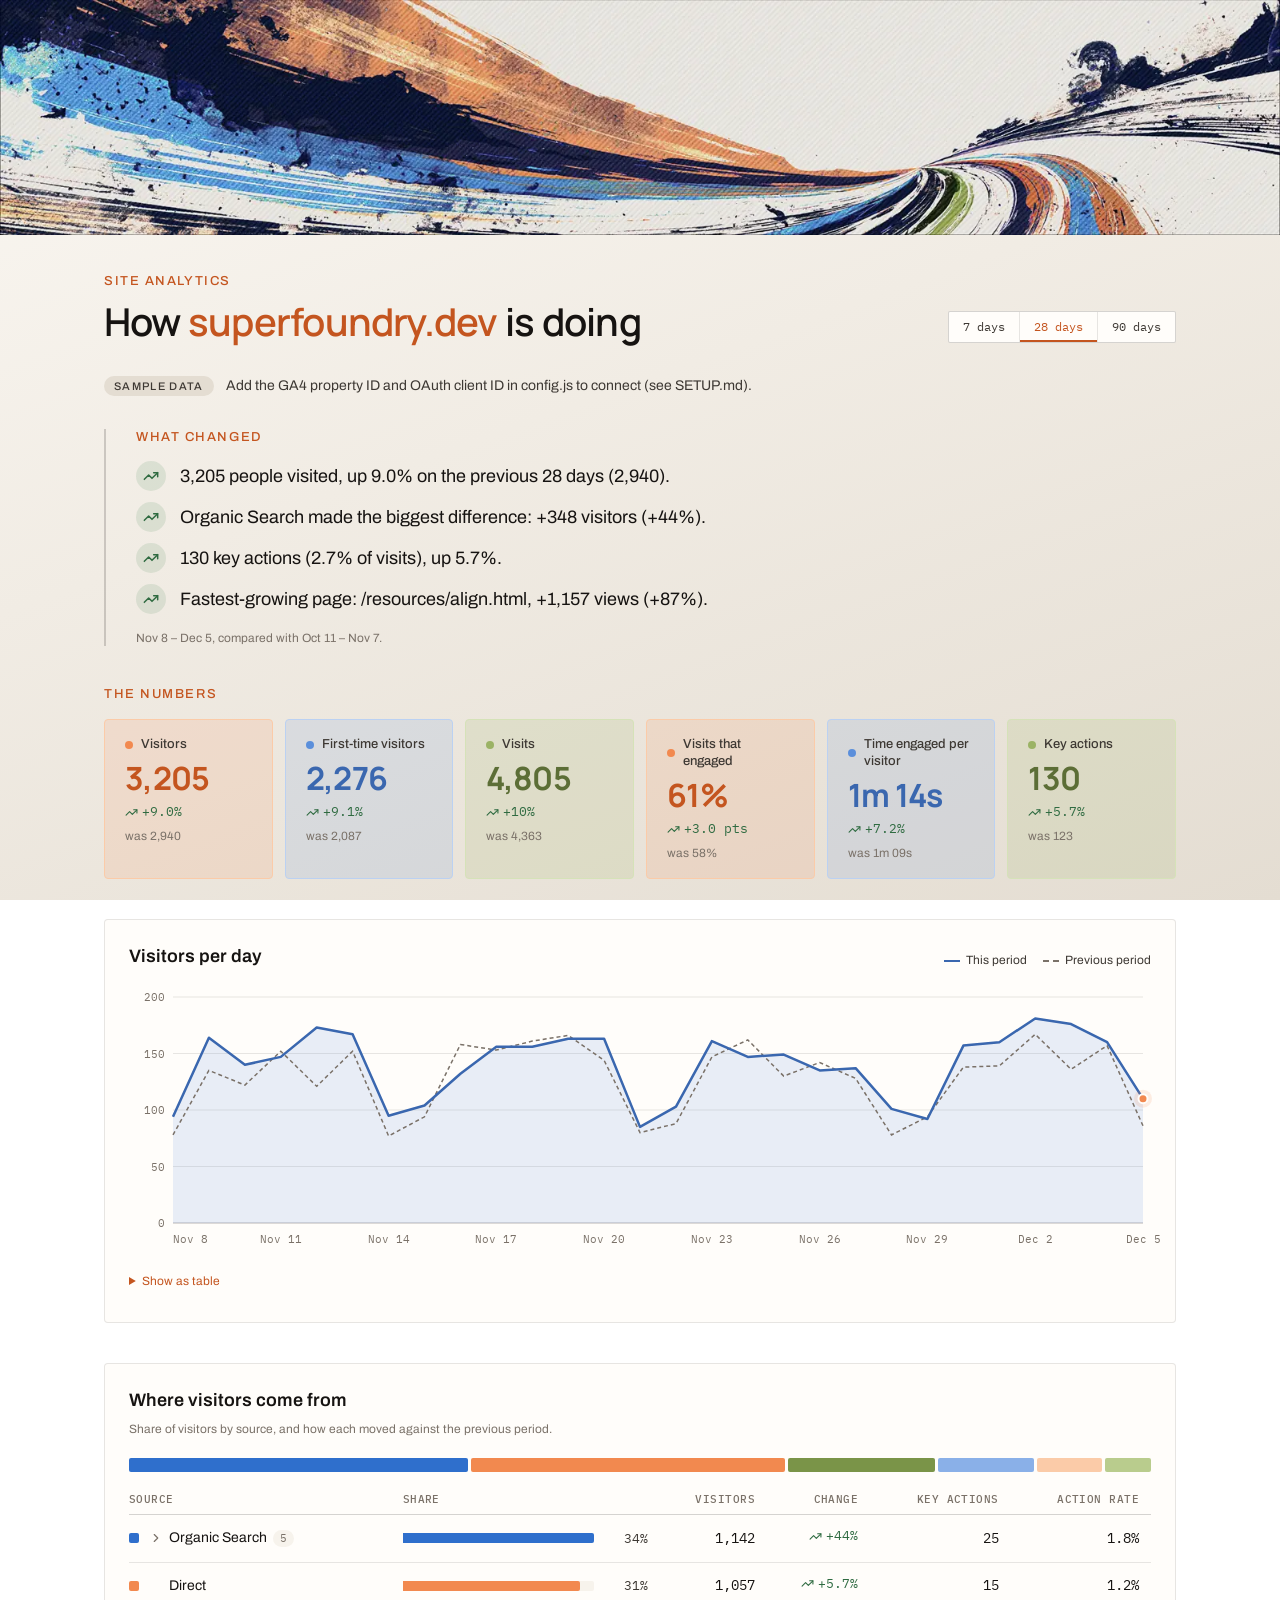
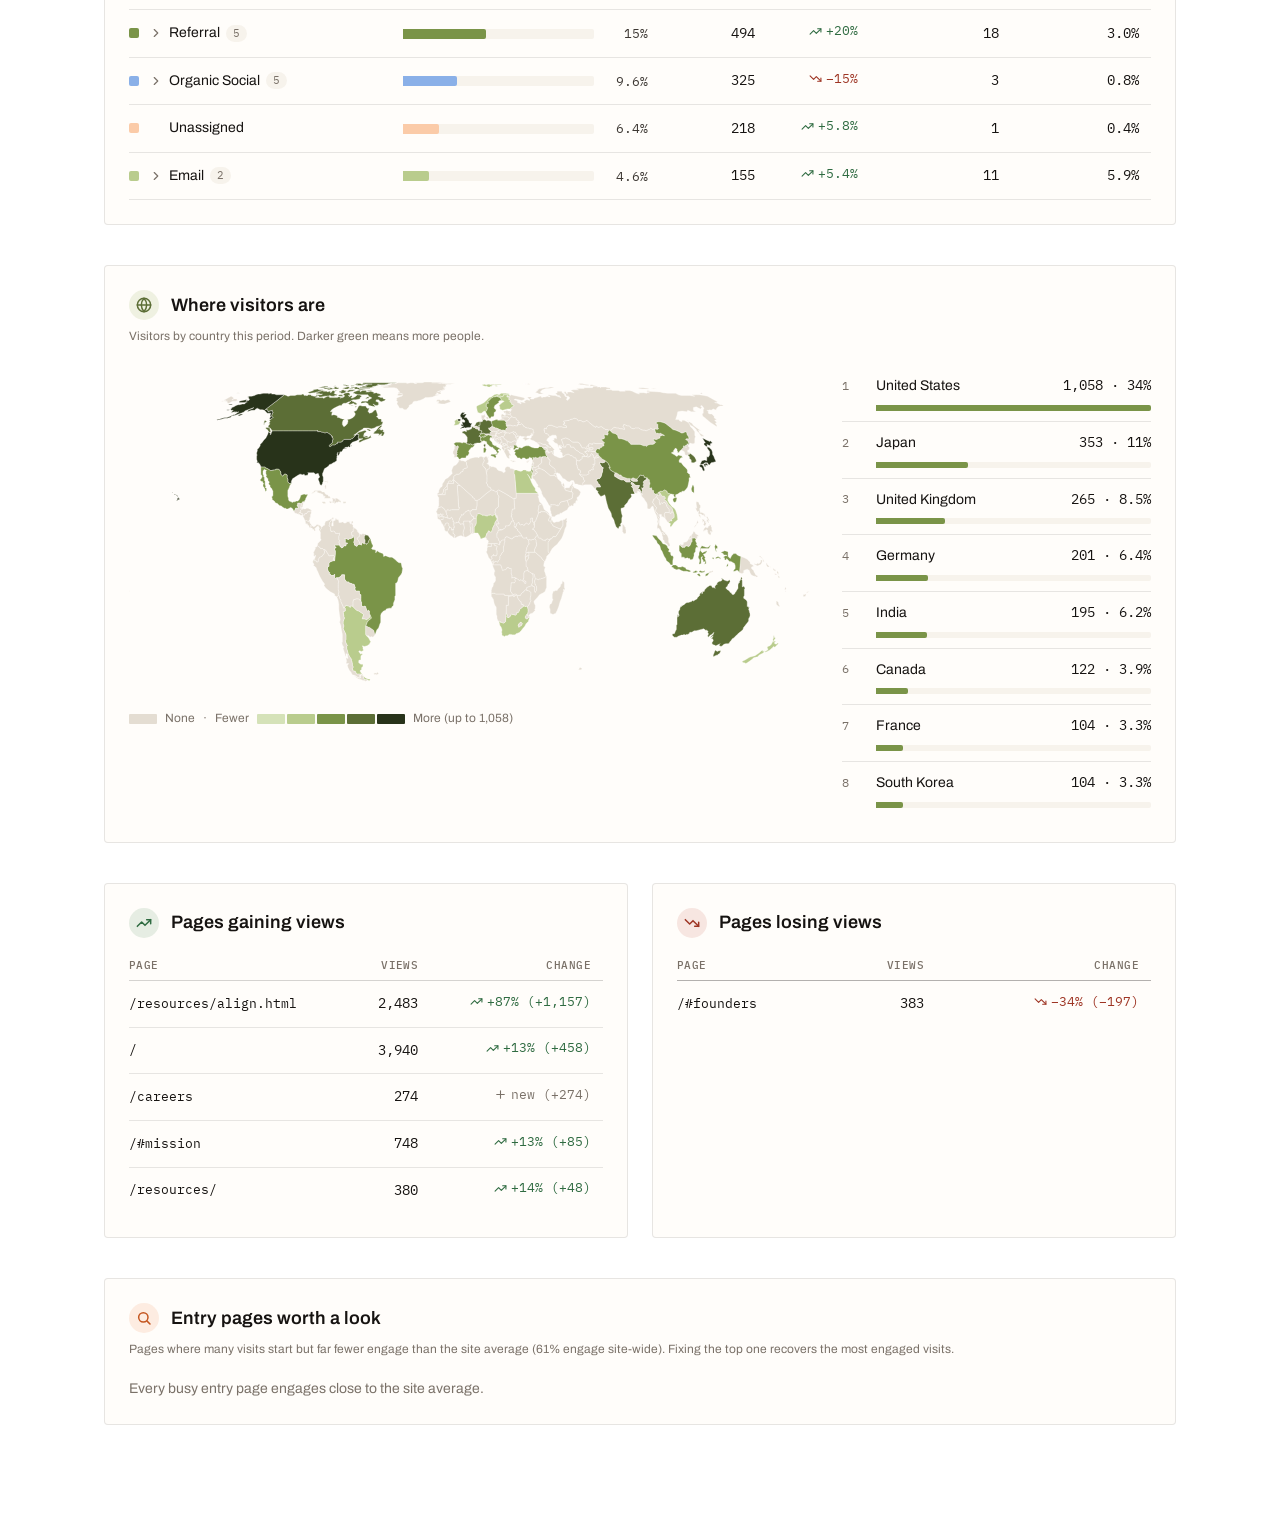
==== analytics/index.html @ 82b87a49 "Add the site analytics dashboard at /analytics/ Access is controlled by Google: viewers sign in with" ====
<!DOCTYPE html>
<html lang="en">
<head>
<meta charset="utf-8">
<meta name="viewport" content="width=device-width, initial-scale=1">
<meta name="robots" content="noindex, nofollow">
<title>Superintelligence Foundry — Site analytics</title>
<link rel="preconnect" href="https://fonts.googleapis.com">
<link rel="stylesheet" href="https://fonts.googleapis.com/css2?family=Archivo:wght@400;500;600&family=IBM+Plex+Mono:wght@400;500;600&family=Manrope:wght@600;700&display=swap">
<style>
/* Superintelligence Foundry — color tokens
   The palette is unchanged: warm molten-ember as the single energy accent (from
   the SF mark), a cool azure counterpart for intelligence/output, a rare olive
   for live status, plus a pure charcoal ink ramp.

   As of the light-mode site relaunch, the SEMANTIC layer defaults to the warm
   paper surfaces used on superfoundry.dev. The dark treatment is preserved
   verbatim under [data-theme="dark"] for decks, video and inverse panels. */

:root {
  /* Base neutrals — charcoal ink scale (pure grey; used for marks + inverse UI) */
  --sf-black: #0A0A0A;
  --sf-char-900: #121212;
  --sf-char-800: #1A1A1A;
  --sf-char-700: #242424;
  --sf-char-600: #333333;
  --sf-char-500: #4A4A4A;
  --sf-char-400: #6B6B6B;
  --sf-char-300: #8F8F8F;
  --sf-char-200: #B8B8B8;
  --sf-char-100: #DEDEDE;
  --sf-white: #F5F3EE; /* warm off-white, not paper-white */

  /* Warm paper & ink — the light-mode ramp, taken from the live site. Paper is
     warmer and lower-contrast than the charcoal ramp; ink is warm near-black. */
  --sf-paper-050: #FFFDFA; /* cards — the lightest surface */
  --sf-paper-100: #FBF8F3; /* curtain / hero sheet */
  --sf-paper-200: #F7F3EC; /* raised */
  --sf-paper-300: #F3EFE8; /* app base */
  --sf-paper-400: #F1ECE4; /* gradient midpoint */
  --sf-paper-500: #E4DDD2; /* gradient floor, chip fills */
  --sf-ink-900: #161311; /* primary text */
  --sf-ink-700: #3D3833; /* secondary text */
  --sf-ink-500: #7A7168; /* tertiary text */
  --sf-ink-300: #2A2521; /* hatch texture stroke */

  /* Molten accent — the SF mark's orange, an ember scale. The forge: process,
     action, heat — primary CTAs, active states, selection. */
  --sf-ember-900: #5C2408;
  --sf-ember-800: #7A300C;
  --sf-ember-700: #9C3E10;
  --sf-ember-650: #C4551F; /* light-mode accent — the site's link + CTA orange */
  --sf-ember-600: #C24F1A;
  --sf-ember-500: #E8703A;
  --sf-ember-400: #F2894F; /* primary brand accent */
  --sf-ember-300: #F7A876;
  --sf-ember-200: #FBCBA8;
  --sf-ember-100: #FDE6D4;

  /* AI accent — a cool azure scale. The product: intelligence, outputs, the
     system itself. Counterpart to ember — orange is the forge, blue is what
     comes out of it. Used for AI/product markers, data, system-output UI. */
  --sf-azure-900: #0E2440;
  --sf-azure-800: #133056;
  --sf-azure-700: #1A4173;
  --sf-azure-600: #2456A0;
  --sf-azure-550: #3A67AF; /* light-mode AI text */
  --sf-azure-500: #2F6FCC;
  --sf-azure-400: #5B8FDB; /* primary AI accent */
  --sf-azure-300: #8AB0E8;
  --sf-azure-200: #BBD1F2;
  --sf-azure-100: #E1EBFA;

  /* Olive accent — a muted machined-green. Used minimally: live/operational
     status, "running" indicators, the occasional highlight — a spot color that
     pops precisely because it is rare. */
  --sf-olive-900: #1C2412;
  --sf-olive-800: #28331A;
  --sf-olive-700: #3A4A25;
  --sf-olive-650: #5C6E36; /* light-mode olive label */
  --sf-olive-600: #566B36;
  --sf-olive-500: #7A9448;
  --sf-olive-400: #9BB365; /* primary olive accent */
  --sf-olive-300: #B9CC8D;
  --sf-olive-200: #D5E2B8;
  --sf-olive-100: #ECF2DD;

  /* Signal colors (sparingly used, kept within the same warm/neutral logic) */
  --sf-signal-success: #4E8B5C;
  --sf-signal-warning: #D9A441;
  --sf-signal-error: #C0432E;

  /* ─────────── Semantic — light "foundry floor" is the brand default ─────────── */
  --surface-app: var(--sf-paper-300);
  --surface-raised: var(--sf-paper-200);
  --surface-card: var(--sf-paper-050);
  --surface-sunken: var(--sf-paper-500);
  --surface-overlay: rgba(22, 19, 17, 0.45);
  --surface-inverse: var(--sf-ink-900);
  --surface-nav-blur: rgba(251, 248, 243, 0.82);

  /* The page never sits on a flat fill: a shallow warm gradient runs corner to
     corner, fixed to the viewport. */
  --gradient-app: linear-gradient(160deg, #FBF8F3 0%, #F1ECE4 45%, #E4DDD2 100%); /* @kind other */

  --border-subtle: rgba(22, 19, 17, 0.10);
  --border-default: rgba(22, 19, 17, 0.18);
  --border-strong: rgba(22, 19, 17, 0.30);
  --border-accent: var(--sf-ember-400);

  --text-primary: var(--sf-ink-900);
  --text-secondary: var(--sf-ink-700);
  --text-tertiary: var(--sf-ink-500);
  --text-disabled: rgba(22, 19, 17, 0.32);
  --text-accent: var(--sf-ember-650);
  --text-on-accent: var(--sf-paper-050);
  --text-inverse: var(--sf-white);

  --accent-default: var(--sf-ember-400);
  --accent-hover: var(--sf-ember-300);
  --accent-active: var(--sf-ember-500);
  --accent-muted: rgba(242, 137, 79, 0.14);

  /* AI/product semantic accent */
  --accent-ai: var(--sf-azure-400);
  --accent-ai-hover: var(--sf-azure-300);
  --accent-ai-active: var(--sf-azure-500);
  --accent-ai-muted: rgba(91, 143, 219, 0.14);
  --text-ai: var(--sf-azure-550);
  --border-ai: var(--sf-azure-400);

  /* Olive semantic accent — live/operational, spot highlights. Minimal use. */
  --accent-olive: var(--sf-olive-400);
  --accent-olive-muted: rgba(155, 179, 101, 0.16);
  --text-olive: var(--sf-olive-650);
  --border-olive: var(--sf-olive-400);

  /* Signal text, tuned per theme so badges stay legible on either surface */
  --text-success: #2F6B41;
  --text-warning: #8A6414;
  --text-error: #9E3524;
  --accent-success-muted: rgba(78, 139, 92, 0.14);
  --accent-warning-muted: rgba(217, 164, 65, 0.18);
  --accent-error-muted: rgba(192, 67, 46, 0.12);

  --focus-ring: var(--sf-ember-400);
}
/* Superintelligence Foundry — type scale (fluid, base 16px / 1rem) */

:root {
  /* Split into discrete size/weight/line-height tokens (rather than a single
     "font:" shorthand) because the fluid clamp() size — needed for the hero
     display sizes — contains commas that a shorthand string cannot carry
     safely; compose the three at the call site (fontFamily: var(--font-display),
     fontSize: var(--font-size-display-xl), fontWeight: var(--font-weight-display-xl),
     lineHeight: var(--line-height-display-xl)). */
  --font-size-display-xl: clamp(3rem, 6.25vw, 5.5rem);
  --font-weight-display-xl: 700;
  --line-height-display-xl: 1.02;

  --font-size-display-l: clamp(2.25rem, 4.25vw, 3.75rem);
  --font-weight-display-l: 700;
  --line-height-display-l: 1.05;

  --font-size-display-m: clamp(1.75rem, 3vw, 2.5rem);
  --font-weight-display-m: 600;
  --line-height-display-m: 1.1;

  --text-display-s:  600 1.5rem/1.2 var(--font-display);

  --text-heading-l: 600 1.375rem/1.3 var(--font-body);
  --text-heading-m: 600 1.125rem/1.4 var(--font-body);
  --text-heading-s: 600 1rem/1.4 var(--font-body);

  --text-body-l: 400 1.125rem/1.6 var(--font-body);
  --text-body-m: 400 1rem/1.6 var(--font-body);
  --text-body-s: 400 0.875rem/1.55 var(--font-body);

  --text-label: 500 0.8125rem/1.3 var(--font-body);
  --text-caption: 400 0.75rem/1.4 var(--font-body);

  --text-mono-m: 400 0.9375rem/1.5 var(--font-mono);
  --text-mono-s: 400 0.8125rem/1.5 var(--font-mono);

  --tracking-tight: -0.02em;
  --tracking-normal: 0em;
  --tracking-wide: 0.04em;
  --tracking-wider: 0.12em; /* eyebrow/label caps */
}
/* Superintelligence Foundry — spacing (4px base unit) & layout */

:root {
  --space-0: 0px;
  --space-1: 4px;
  --space-2: 8px;
  --space-3: 12px;
  --space-4: 16px;
  --space-5: 20px;
  --space-6: 24px;
  --space-8: 32px;
  --space-10: 40px;
  --space-12: 48px;
  --space-16: 64px;
  --space-20: 80px;
  --space-24: 96px;
  --space-32: 128px;
  --space-40: 160px;

  --content-max: 1200px;
  --content-narrow: 720px;
  --page-margin: clamp(20px, 5vw, 96px);
}
/* Superintelligence Foundry — radii, shadows, motion */

:root {
  /* Radii — mostly square/industrial, small radii only on small controls */
  --radius-none: 0px;
  --radius-sm: 2px;
  --radius-md: 4px;
  --radius-lg: 6px;
  --radius-pill: 999px;
  --radius-focus-ring: 2px;

  /* Shadows — dark UI: deep warm-black depth, plus an ember glow reserved for
     accent/focus states */
  --shadow-sm: 0 1px 2px rgba(0, 0, 0, 0.4);
  --shadow-md: 0 4px 14px rgba(0, 0, 0, 0.45);
  --shadow-lg: 0 14px 34px rgba(0, 0, 0, 0.55);
  --shadow-inner: inset 0 1px 0 rgba(255, 255, 255, 0.05);
  --shadow-glow-accent: 0 0 0 1px rgba(232, 112, 58, 0.4), 0 0 24px rgba(232, 112, 58, 0.25);
  --shadow-focus-ring: 0 0 0 3px rgba(242, 137, 79, 0.35);

  /* Motion — quick, mechanical, no bounce/spring. A stamp-press feel:
     fast ease-out on the way in, nothing decorative or looping. */
  --ease-standard: cubic-bezier(0.2, 0, 0, 1); /* @kind other */
  --ease-press: cubic-bezier(0.4, 0, 0.6, 1); /* @kind other */
  --duration-fast: 120ms; /* @kind other */
  --duration-base: 200ms; /* @kind other */
  --duration-slow: 360ms; /* @kind other */

  --border-width-thin: 1px;
  --border-width-thick: 2px;
}

:root{--font-display:'Manrope','Helvetica Neue',sans-serif;--font-body:'Archivo','Helvetica Neue',Arial,sans-serif;--font-mono:'IBM Plex Mono','SF Mono',Consolas,monospace;}
/* Built on the Superintelligence Foundry design system (ds/styles.css).
   Only tokens from that system are used; nothing here defines new colours. */

*, *::before, *::after { box-sizing: border-box; }
html, body { margin: 0; }
body {
  min-height: 100vh;
  background: var(--gradient-app);
  background-attachment: fixed;
  color: var(--text-primary);
  font: var(--text-body-m);
  -webkit-font-smoothing: antialiased;
}
[hidden] { display: none !important; }
h1, h2, h3, p { margin: 0; }

.eyebrow {
  font: var(--text-label);
  letter-spacing: var(--tracking-wider);
  text-transform: uppercase;
  color: var(--text-accent);
}
.accent { color: var(--text-accent); }

/* Round icon chip used beside headline lines and card titles */
.chip { flex: none; width: 30px; height: 30px; border-radius: var(--radius-pill); display: inline-flex; align-items: center; justify-content: center; }
.chip .ico { width: 16px; height: 16px; stroke-width: 2.25; }
.chip--good { background: var(--accent-success-muted); color: var(--text-success); }
.chip--bad { background: var(--accent-error-muted); color: var(--text-error); }
.chip--neutral { background: var(--surface-sunken); color: var(--text-tertiary); }
.chip--accent { background: var(--accent-muted); color: var(--text-accent); }
.chip--ai { background: var(--accent-ai-muted); color: var(--text-ai); }
.chip--olive { background: var(--accent-olive-muted); color: var(--text-olive); }
.h--chip { display: flex; align-items: center; gap: var(--space-3); }

.badge { display: inline-flex; align-items: center; padding: 3px 10px; border-radius: var(--radius-pill); background: var(--surface-sunken); color: var(--text-secondary); font: 500 0.6875rem/1.3 var(--font-body); letter-spacing: var(--tracking-wider); text-transform: uppercase; white-space: nowrap; }
.caption { font: var(--text-caption); color: var(--text-tertiary); }
.h { font: var(--text-heading-m); }

/* ── Controls ─────────────────────────────────────────────── */
.btn {
  font: 500 0.6875rem/1 var(--font-mono);
  letter-spacing: var(--tracking-wider);
  text-transform: uppercase;
  padding: 11px 22px;
  border-radius: var(--radius-sm);
  border: none;
  cursor: pointer;
  transition: background var(--duration-base) var(--ease-standard), transform var(--duration-fast) var(--ease-press);
}
.btn--accent { background: var(--text-accent); color: var(--text-on-accent); }
.btn--accent:hover { background: var(--sf-ember-500); }
.btn:active { transform: scale(0.97); }
.btn:focus-visible, .seg button:focus-visible, .input:focus { outline: none; box-shadow: var(--shadow-focus-ring); }

.input {
  width: 220px;
  padding: 10px 12px;
  font: 400 0.8125rem/1.3 var(--font-mono);
  letter-spacing: var(--tracking-wider);
  text-align: center;
  color: var(--text-primary);
  background: var(--surface-card);
  border: 1px solid var(--border-strong);
  border-radius: var(--radius-sm);
}
.input:focus { border-color: var(--sf-ember-500); }

.seg { display: inline-flex; border: 1px solid var(--border-default); border-radius: var(--radius-sm); background: var(--surface-card); }
.seg button {
  font: 400 0.75rem/1 var(--font-mono);
  padding: 9px 14px;
  background: none;
  border: none;
  color: var(--text-secondary);
  cursor: pointer;
  transition: color var(--duration-base) var(--ease-standard), background var(--duration-base) var(--ease-standard);
}
.seg button + button { border-left: 1px solid var(--border-subtle); }
.seg button:hover { background: var(--surface-raised); color: var(--text-primary); }
.seg button[aria-pressed="true"] { color: var(--text-accent); box-shadow: inset 0 -2px 0 var(--text-accent); }


/* ── Layout ───────────────────────────────────────────────── */
/* Slipstream banner: full-bleed, keeps its 5.4:1 shape so the bend on the
   right is never cropped; on very wide screens only top/bottom are trimmed. */
.banner { display: block; width: 100%; height: auto; aspect-ratio: 2530 / 465; max-height: 260px; object-fit: cover; object-position: center 60%; }
.app { max-width: var(--content-max); margin: 0 auto; padding: var(--space-8) var(--page-margin) var(--space-24); }
.top { display: flex; flex-wrap: wrap; gap: var(--space-6); justify-content: space-between; align-items: flex-end; margin-bottom: var(--space-8); }
.top__title h1 {
  font-family: var(--font-display);
  font-size: var(--font-size-display-m);
  font-weight: var(--font-weight-display-m);
  line-height: var(--line-height-display-m);
  letter-spacing: var(--tracking-tight);
  margin-top: var(--space-2);
}
.top__controls { display: flex; gap: var(--space-3); align-items: center; flex-wrap: wrap; }
.status { font: var(--text-body-s); color: var(--text-secondary); margin-bottom: var(--space-8); display: flex; flex-wrap: wrap; align-items: center; gap: var(--space-2) var(--space-3); }
.status:empty { display: none; }
.status .live { display: inline-block; width: 7px; height: 7px; border-radius: 50%; background: var(--accent-olive); margin-right: 8px; vertical-align: 1px; }

.report { display: flex; flex-direction: column; gap: var(--space-10); transition: opacity var(--duration-slow) var(--ease-standard); }
.report.is-loading { opacity: 0.45; pointer-events: none; }
.report > section > .eyebrow { margin-bottom: var(--space-4); }
.grid-2 { display: grid; grid-template-columns: repeat(auto-fit, minmax(min(100%, 420px), 1fr)); gap: var(--space-6); }

/* The system's recurring structural mark: a 2px rule beside the content. */
.ruled { position: relative; padding-left: var(--space-8); }
.ruled::before { content: ''; position: absolute; left: 0; top: 0; bottom: 0; width: 2px; background: var(--border-default); }

.card { background: var(--surface-card); border: 1px solid var(--border-subtle); border-radius: var(--radius-md); padding: var(--space-6); min-width: 0; }
.card__head { display: flex; flex-wrap: wrap; gap: var(--space-2) var(--space-6); align-items: baseline; justify-content: space-between; margin-bottom: var(--space-5); }
.card__head .caption { flex-basis: 100%; }

/* ── Headline ─────────────────────────────────────────────── */
.headline { list-style: none; margin: 0 0 var(--space-4); padding: 0; display: flex; flex-direction: column; gap: var(--space-3); }
.headline li { display: flex; gap: 14px; align-items: flex-start; font: var(--text-body-l); max-width: 60em; }
.headline li .chip { margin-top: -1px; }

/* ── Deltas: icon + words + signal colour, never colour alone ── */
.delta { display: inline-flex; align-items: center; gap: 4px; font: 400 0.8125rem/1.2 var(--font-mono); white-space: nowrap; }
.delta--good { color: var(--text-success); }
.delta--bad { color: var(--text-error); }
.delta--flat, .delta--new { color: var(--text-tertiary); }
.ico { width: 1em; height: 1em; fill: none; stroke: currentColor; stroke-width: 2; stroke-linecap: round; stroke-linejoin: round; }
.tone--good { color: var(--text-success); }
.tone--bad { color: var(--text-error); }
.tone--neutral { color: var(--text-tertiary); }

/* ── KPI tiles ────────────────────────────────────────────── */
.kpis { display: grid; grid-template-columns: repeat(6, 1fr); gap: var(--space-3); }
@media (max-width: 1100px) { .kpis { grid-template-columns: repeat(3, 1fr); } }
@media (max-width: 560px) { .kpis { grid-template-columns: repeat(2, 1fr); } }
.kpi { --tint: var(--accent-muted); --edge: var(--sf-ember-200); --dot: var(--accent-default); --ink: var(--text-accent);
  background: var(--tint); border: 1px solid var(--edge); border-radius: var(--radius-md); padding: var(--space-4) var(--space-5); display: flex; flex-direction: column; gap: var(--space-2); min-width: 0; }
/* Tiles cycle through the three brand accents: ember, azure, olive */
.kpi:nth-child(3n+2) { --tint: var(--accent-ai-muted); --edge: var(--sf-azure-200); --dot: var(--accent-ai); --ink: var(--text-ai); }
.kpi:nth-child(3n) { --tint: var(--accent-olive-muted); --edge: var(--sf-olive-200); --dot: var(--accent-olive); --ink: var(--text-olive); }
.kpi__label { font: var(--text-label); color: var(--text-secondary); display: flex; align-items: center; gap: var(--space-2); }
.kpi__label::before { content: ''; flex: none; width: 8px; height: 8px; border-radius: var(--radius-pill); background: var(--dot); }
.kpi__value { font-family: var(--font-display); font-size: 2rem; font-weight: 700; line-height: 1.1; letter-spacing: var(--tracking-tight); color: var(--ink); }
.kpi__prev { font: var(--text-caption); color: var(--text-tertiary); }

/* ── Trend chart ──────────────────────────────────────────── */
.trend { position: relative; height: 260px; }
.trend svg { display: block; width: 100%; height: 100%; overflow: visible; }
.trend .grid line { stroke: var(--border-subtle); }
.trend .axis text { font: 400 11px var(--font-mono); fill: var(--text-tertiary); font-variant-numeric: tabular-nums; }
.trend .baseline { stroke: var(--border-strong); }
.trend .line-cur { stroke: var(--text-ai); stroke-width: 2.5; stroke-linejoin: round; fill: none; }
.trend .area-cur { fill: var(--accent-ai-muted); stroke: none; }
.trend .last-halo { fill: var(--accent-muted); }
.trend .last-dot { fill: var(--accent-default); stroke: var(--surface-card); stroke-width: 2; }
.trend rect { touch-action: pan-y; outline: none; }
.trend .line-prev { stroke: var(--text-tertiary); stroke-width: 1.5; stroke-dasharray: 4 3; fill: none; }
.trend .cross { stroke: var(--border-strong); }
.trend .dot-cur { fill: var(--text-ai); stroke: var(--surface-card); stroke-width: 2; }
.trend .dot-prev { fill: var(--text-tertiary); stroke: var(--surface-card); stroke-width: 2; }
.tip {
  position: absolute; pointer-events: none; z-index: 2;
  background: var(--surface-inverse); color: var(--text-inverse);
  border-radius: var(--radius-md); padding: 8px 10px; min-width: 150px;
  font: var(--text-caption);
  transform: translate(-50%, calc(-100% - 12px));
}
.tip__row { white-space: nowrap; display: flex; align-items: center; gap: 8px; }
.tip__row strong { font: 500 0.8125rem/1.4 var(--font-mono); margin-left: auto; }
.tip__key { width: 12px; height: 0; border-top: 2px solid; }
.tip__key--prev { border-top-style: dashed; }
.tip__date { color: var(--sf-char-200); margin-bottom: 4px; }

.legend { display: flex; gap: var(--space-4); font: var(--text-caption); color: var(--text-secondary); }
.legend span { display: inline-flex; align-items: center; gap: 6px; }
.legend i { width: 16px; height: 0; border-top: 2px solid var(--text-ai); }
.legend i.prev { border-top: 2px dashed var(--text-tertiary); }

.table-toggle { margin-top: var(--space-4); }
.table-toggle summary { font: var(--text-caption); color: var(--text-accent); cursor: pointer; padding: var(--space-2) 0; }
.table-toggle[open] summary { margin-bottom: var(--space-3); }
.table-toggle > div { max-height: 320px; overflow: auto; }

/* ── Tables ───────────────────────────────────────────────── */
.tbl { width: 100%; border-collapse: collapse; font: var(--text-body-s); }
.tbl th { font: 500 0.6875rem/1.3 var(--font-mono); letter-spacing: var(--tracking-wide); text-transform: uppercase; color: var(--text-tertiary); text-align: left; padding: 0 var(--space-3) var(--space-2) 0; border-bottom: 1px solid var(--border-default); white-space: nowrap; }
.tbl td { padding: var(--space-3) var(--space-3) var(--space-3) 0; border-bottom: 1px solid var(--border-subtle); vertical-align: middle; }
.tbl tr:last-child td { border-bottom: none; }
.tbl .num { text-align: right; font-family: var(--font-mono); font-variant-numeric: tabular-nums; white-space: nowrap; }
.tbl th.num { text-align: right; }
.tbl .path { font-family: var(--font-mono); font-size: 0.8125rem; word-break: break-all; }
.tbl-wrap { overflow-x: auto; }
.empty { font: var(--text-body-s); color: var(--text-tertiary); }

/* Channel colours alternate hue AND lightness so neighbours stay distinct */
.src-0 { --src: var(--sf-azure-500); } .src-1 { --src: var(--sf-ember-400); } .src-2 { --src: var(--sf-olive-500); }
.src-3 { --src: var(--sf-azure-300); } .src-4 { --src: var(--sf-ember-200); } .src-5 { --src: var(--sf-olive-300); }
.strip { display: flex; gap: 3px; height: 14px; margin-bottom: var(--space-5); }
.strip > span { height: 100%; background: var(--src); border-radius: var(--radius-sm); min-width: 3px; }
.src-cell { display: inline-flex; align-items: center; gap: 6px; }
.src-swatch { flex: none; width: 10px; height: 10px; margin-right: 4px; border-radius: var(--radius-sm); background: var(--src); }
.src-slot { flex: none; width: 14px; height: 14px; } /* same width as the chevron, so names line up */

/* Channel → specific sites, collapsed by default */
.src-toggle { padding: 4px 6px 4px 0; margin: -4px 0; background: none; border: none; border-radius: var(--radius-sm); font: inherit; color: inherit; cursor: pointer; text-align: left; }
.src-toggle:hover .src-name { color: var(--text-accent); }
.src-toggle:focus-visible { outline: none; box-shadow: var(--shadow-focus-ring); }
.src-toggle__chev { flex: none; width: 14px; height: 14px; color: var(--text-tertiary); transition: transform var(--duration-base) var(--ease-standard); }
.src-toggle[aria-expanded="true"] .src-toggle__chev { transform: rotate(90deg); }
.src-toggle__count { font: 400 0.6875rem/1 var(--font-mono); color: var(--text-tertiary); background: var(--surface-raised); border-radius: var(--radius-pill); padding: 3px 7px; }
.tbl tr.src-detail td { padding: 0 0 var(--space-4); background: none; }
.src-list { list-style: none; margin: 0; padding: var(--space-3) var(--space-4); margin-left: 24px; /* list text lines up with the source names */ background: var(--surface-raised); border-radius: var(--radius-md); display: flex; flex-direction: column; gap: var(--space-2); }
.src-list li { display: grid; grid-template-columns: minmax(0, 1.4fr) minmax(0, 2fr) 8.5em; gap: var(--space-3); align-items: center; font: var(--text-body-s); }
.src-list__name { overflow-wrap: anywhere; }
.src-list__bar { height: 6px; background: var(--surface-card); border-radius: 0 var(--radius-sm) var(--radius-sm) 0; }
.src-list__bar > span { display: block; height: 100%; background: var(--src); border-radius: 0 var(--radius-sm) var(--radius-sm) 0; }
.src-list__num { font: 400 0.8125rem/1 var(--font-mono); color: var(--text-secondary); white-space: nowrap; text-align: right; }
.src-list__more { font: var(--text-caption); color: var(--text-tertiary); }

/* Share bar inside the channel table */
.share { display: flex; align-items: center; gap: var(--space-3); min-width: 160px; }
.share__track { flex: 1; height: 10px; background: var(--surface-raised); border-radius: 0 var(--radius-sm) var(--radius-sm) 0; }
.share__fill { height: 100%; background: var(--src, var(--text-ai)); border-radius: 0 var(--radius-sm) var(--radius-sm) 0; }
.share__val { font: 400 0.8125rem/1 var(--font-mono); width: 3.2em; text-align: right; color: var(--text-secondary); }

/* Engaged-visits-missed bar */
.lost { display: inline-flex; align-items: center; justify-content: flex-end; gap: 10px; }
.lost__track { width: 110px; height: 10px; background: var(--surface-raised); border-radius: 0 var(--radius-sm) var(--radius-sm) 0; display: flex; justify-content: flex-end; }
.lost__fill { height: 100%; background: var(--accent-default); border-radius: var(--radius-sm) 0 0 var(--radius-sm); }
.lost__val { color: var(--text-accent); font-weight: 500; }

/* ── World map: darker olive = more visitors ─────────────── */
.geo { display: grid; grid-template-columns: minmax(0, 2.2fr) minmax(220px, 1fr); gap: var(--space-8); align-items: start; }
.map { position: relative; }
.map svg { display: block; width: 100%; height: auto; }
.map path { stroke: var(--surface-card); stroke-width: 0.5; transition: opacity var(--duration-fast) var(--ease-standard); cursor: default; }
.map path:focus { outline: none; stroke: var(--sf-ink-900); stroke-width: 1.2; }
.map path.is-hot { stroke: var(--sf-ink-900); stroke-width: 1.2; }
.lvl-0 { fill: var(--sf-paper-500); }
.lvl-1 { fill: var(--sf-olive-200); } .lvl-2 { fill: var(--sf-olive-300); } .lvl-3 { fill: var(--sf-olive-500); }
.lvl-4 { fill: var(--sf-olive-650); } .lvl-5 { fill: var(--sf-olive-800); }
.scale { display: flex; align-items: center; gap: var(--space-2); margin-top: var(--space-3); font: var(--text-caption); color: var(--text-tertiary); }
.scale__bar { display: flex; gap: 2px; }
.scale__bar i { width: 28px; height: 10px; border-radius: 1px; }
.scale__bar i.lvl-0 { background: var(--sf-paper-500); } .scale__bar i.lvl-1 { background: var(--sf-olive-200); } .scale__bar i.lvl-2 { background: var(--sf-olive-300); }
.scale__bar i.lvl-3 { background: var(--sf-olive-500); } .scale__bar i.lvl-4 { background: var(--sf-olive-650); } .scale__bar i.lvl-5 { background: var(--sf-olive-800); }
.countries { list-style: none; margin: 0; padding: 0; display: flex; flex-direction: column; }
.countries li { display: grid; grid-template-columns: 1.6em minmax(0, 1fr) auto; gap: var(--space-2) var(--space-3); align-items: center; padding: 10px 0; border-bottom: 1px solid var(--border-subtle); font: var(--text-body-s); }
.countries li:last-child { border-bottom: none; }
.countries .rank { font: 400 0.75rem/1 var(--font-mono); color: var(--text-tertiary); }
.countries .num { font-family: var(--font-mono); font-variant-numeric: tabular-nums; }
.countries .bar { grid-column: 2 / 4; height: 6px; background: var(--surface-raised); border-radius: 0 var(--radius-sm) var(--radius-sm) 0; }
.countries .bar > span { display: block; height: 100%; background: var(--sf-olive-500); border-radius: 0 var(--radius-sm) var(--radius-sm) 0; }
@media (max-width: 900px) { .geo { grid-template-columns: 1fr; gap: var(--space-5); } }

/* ── Mobile ───────────────────────────────────────────────── */
@media (max-width: 640px) {
  .app { padding: var(--space-6) 16px var(--space-16); }
  .top { flex-direction: column; align-items: stretch; gap: var(--space-5); margin-bottom: var(--space-5); }
  .top__controls { flex-direction: column; align-items: stretch; }
  .seg { display: flex; }
  .seg button { flex: 1; min-height: 44px; }
  .top__controls .btn { min-height: 44px; }
  .report { gap: var(--space-8); }
  .ruled { padding-left: var(--space-5); }
  .headline li { font: var(--text-body-m); gap: var(--space-3); }
  .headline li .chip { width: 26px; height: 26px; margin-top: 0; }
  .kpis { gap: var(--space-2); }
  .kpi { padding: var(--space-3) var(--space-4); }
  .kpi__value { font-size: 1.5rem; }
  .trend { height: 200px; }
  .legend { flex-wrap: wrap; gap: var(--space-2) var(--space-4); }
  .hide-sm { display: none; }
  .share { min-width: 0; }
  .share__track, .lost__track { display: none; }
  .tbl { font-size: 0.8125rem; }
  .tbl td, .tbl th { padding-right: var(--space-2); }
  .tbl .path { font-size: 0.75rem; }
  .card { padding: var(--space-4); }
  .card__head { margin-bottom: var(--space-4); }
  .h--chip .chip { width: 26px; height: 26px; }
  .tip { min-width: 140px; }
  .scale__bar i { width: 20px; }
  .src-toggle { min-height: 44px; margin: -10px 0; }
  .src-list { margin-left: 0; padding: var(--space-3); }
  .src-list li { grid-template-columns: minmax(0, 1fr) auto; }
  .src-list__bar { display: none; }
}

</style>
<script src="https://accounts.google.com/gsi/client" async></script>

</head>
<body>

<div id="app">
<img class="banner" src="[data-uri]" alt="" width="1600" height="294">
<div class="app">
  <header class="top">
    <div class="top__title">
      <span class="eyebrow">Site analytics</span>
      <h1>How <span class="accent">superfoundry.dev</span> is doing</h1>
    </div>
    <div class="top__controls">
      <div id="range" class="seg" role="group" aria-label="Time range" hidden>
        <button type="button" data-range="7">7 days</button>
        <button type="button" data-range="28">28 days</button>
        <button type="button" data-range="90">90 days</button>
      </div>
      <button type="button" id="signin" class="btn btn--accent" hidden>Sign in with Google</button>
    </div>
  </header>

  <p id="status" class="status" role="status"></p>

  <main id="report" class="report" hidden>
    <section class="ruled">
      <h2 class="eyebrow">What changed</h2>
      <ul id="headline" class="headline"></ul>
      <p id="period" class="caption"></p>
    </section>

    <section>
      <h2 class="eyebrow">The numbers</h2>
      <div id="kpis" class="kpis"></div>
    </section>

    <section class="card">
      <div class="card__head">
        <h2 class="h">Visitors per day</h2>
        <div id="trend-legend" class="legend"></div>
      </div>
      <div id="trend" class="trend"></div>
      <details class="table-toggle">
        <summary>Show as table</summary>
        <div id="trend-table"></div>
      </details>
    </section>

    <section class="card">
      <div class="card__head">
        <h2 class="h">Where visitors come from</h2>
        <p class="caption">Share of visitors by source, and how each moved against the previous period.</p>
      </div>
      <div id="channels"></div>
    </section>

    <section class="card">
      <div class="card__head">
        <h2 class="h h--chip"><span class="chip chip--olive"><svg class="ico" viewBox="0 0 24 24" aria-hidden="true"><circle cx="12" cy="12" r="10"/><path d="M2 12h20"/><path d="M12 2a15.3 15.3 0 0 1 4 10 15.3 15.3 0 0 1-4 10 15.3 15.3 0 0 1-4-10 15.3 15.3 0 0 1 4-10z"/></svg></span>Where visitors are</h2>
        <p class="caption">Visitors by country this period. Darker green means more people.</p>
      </div>
      <div class="geo">
        <div>
          <div id="map" class="map"></div>
          <div id="map-scale" class="scale"></div>
        </div>
        <ol id="countries" class="countries" aria-label="Top countries by visitors"></ol>
      </div>
    </section>

    <div class="grid-2">
      <section class="card">
        <div class="card__head">
          <h2 class="h h--chip"><span class="chip chip--good"><svg class="ico" viewBox="0 0 24 24" aria-hidden="true"><polyline points="22 7 13.5 15.5 8.5 10.5 2 17"/><polyline points="16 7 22 7 22 13"/></svg></span>Pages gaining views</h2>
        </div>
        <div id="rising"></div>
      </section>
      <section class="card">
        <div class="card__head">
          <h2 class="h h--chip"><span class="chip chip--bad"><svg class="ico" viewBox="0 0 24 24" aria-hidden="true"><polyline points="22 17 13.5 8.5 8.5 13.5 2 7"/><polyline points="16 17 22 17 22 11"/></svg></span>Pages losing views</h2>
        </div>
        <div id="falling"></div>
      </section>
    </div>

    <section class="card">
      <div class="card__head">
        <h2 class="h h--chip"><span class="chip chip--accent"><svg class="ico" viewBox="0 0 24 24" aria-hidden="true"><circle cx="11" cy="11" r="7"/><path d="m21 21-4.35-4.35"/></svg></span>Entry pages worth a look</h2>
        <p class="caption">Pages where many visits start but far fewer engage than the site average (<span id="site-rate"></span>). Fixing the top one recovers the most engaged visits.</p>
      </div>
      <div id="attention"></div>
    </section>
  </main>
</div>
</div>

<script type="module">

// ───── world.js ─────
// Country outlines (Natural Earth 1:110m via world-atlas), pre-projected to
// Equal Earth in a 960×470 box and keyed by ISO 3166-1 alpha-2 — the same
// code GA reports as countryId. No map library or network request needed.
const WORLD={"FJ":"M953,324L954,323L955,324L954,326L952,327L951,326L951,325L952,323ZM959,320L957,321L956,322L956,321L957,320L958,320L960,319L960,319L959,320ZM0,319L0,319L0,319L0,318L1,320L1,320L1,320L0,319Z","TZ":"M572,264L573,264L582,272L583,274L586,277L585,282L585,284L587,285L587,286L586,288L586,289L586,291L587,293L588,297L589,298L586,300L583,301L582,301L581,302L579,302L578,303L575,302L573,302L572,297L572,296L571,295L568,294L567,293L565,292L564,292L563,291L562,286L560,284L560,282L560,280L560,277L561,276L562,275L563,273L564,272L563,271L563,270L563,269L564,269L564,266L563,264L564,264L567,264Z","EH":"M458,161L458,161L458,162L458,167L449,167L449,176L446,176L446,178L446,183L436,183L435,184L435,183L435,183L441,182L442,181L443,180L444,175L448,171L449,167L450,166L451,164L453,163L454,164L455,164L456,163L457,163L457,161Z","CA":"M202,93L202,93L200,90L199,89L196,88L197,85L199,83L197,82L199,80L198,78L199,77L202,75L203,74L201,72L202,69L203,67L202,66L202,65L202,64L199,65L196,66L196,65L195,63L194,63L192,63L209,50L219,42L222,43L224,44L225,44L228,43L231,43L234,43L237,42L241,42L241,42L243,42L245,41L246,41L247,43L251,42L249,43L252,43L253,42L256,42L257,43L261,44L263,44L265,44L266,45L263,46L265,46L271,46L273,46L274,47L277,46L276,45L278,45L280,44L282,44L283,45L283,46L286,46L288,46L291,46L294,46L295,45L297,45L299,45L298,47L300,46L302,46L304,44L304,43L302,42L304,40L308,39L310,39L311,40L312,42L309,43L312,43L310,45L314,43L315,45L313,46L314,47L317,46L320,44L322,42L325,42L327,43L329,44L328,44L326,46L326,47L325,48L320,49L317,49L316,49L314,50L311,52L310,52L306,54L303,54L301,55L300,57L297,57L293,59L289,61L286,63L284,66L287,66L286,69L286,71L289,70L292,71L294,72L294,74L296,74L298,75L301,76L304,76L302,78L301,81L301,84L303,87L305,86L308,83L309,79L308,77L312,76L316,74L318,72L319,70L319,68L317,66L321,64L322,62L324,58L326,57L329,58L330,58L333,58L334,58L335,60L336,61L339,61L338,63L337,66L338,66L339,68L343,67L346,64L348,63L349,65L350,68L351,71L349,73L351,74L352,76L355,76L356,77L356,80L358,80L358,81L357,84L355,85L353,86L349,87L346,89L342,90L337,89L334,89L331,89L329,91L325,93L320,97L317,99L319,99L324,95L330,93L333,92L335,94L332,96L331,99L331,101L334,102L338,102L341,99L341,101L342,102L338,104L332,106L330,107L326,109L324,109L325,106L330,104L327,104L324,104L323,103L324,99L324,98L322,98L322,97L319,100L317,102L316,103L315,104L314,104L313,105L309,105L306,105L304,105L301,107L301,108L299,109L297,109L295,109L294,109L294,110L294,111L293,111L290,113L287,113L284,115L283,115L282,114L282,114L282,114L283,113L285,111L287,109L287,106L288,104L286,102L287,102L287,101L286,101L286,101L286,100L286,100L285,100L285,100L285,100L285,99L284,98L282,97L281,96L279,95L277,96L276,96L274,95L272,95L270,94L268,94L266,94L266,93L266,92L266,92L265,93L260,93L253,93L245,93L238,93L231,93L225,93L218,93L216,93L209,93ZM312,58L315,57L317,57L317,57L314,58L312,58ZM337,37L336,36L337,36L337,36L341,36L344,37L343,37L342,37L340,37L338,37ZM319,59L320,58L321,58L321,58L320,60L319,59L319,59ZM316,34L314,34L312,34L310,34L312,33L315,33L316,33ZM319,30L319,30L315,30L315,30L319,30L320,30ZM316,29L318,29L317,30L314,30L313,30L313,29L313,29L315,29ZM325,35L322,34L318,34L318,33L319,32L318,32L314,32L313,31L314,31L317,31L319,31L322,31L323,32L322,32L324,32L325,33L327,33L329,33L332,33L336,33L339,33L340,33L340,34L339,34L336,34L334,34L328,35ZM291,29L293,30L292,30L288,30L286,30L288,30ZM292,29L294,29L292,29L289,29L289,29L291,29ZM357,86L355,88L352,91L354,90L356,90L354,91L356,92L357,91L359,92L358,94L360,94L360,95L360,97L358,100L357,100L355,99L357,97L356,97L353,99L351,99L353,98L352,97L349,97L345,97L345,96L346,95L346,94L348,93L352,88L354,86L356,85L357,86ZM317,52L319,53L320,53L320,54L321,54L322,55L320,56L317,55L317,54L314,55L310,56L311,55L308,55L310,54L312,52L314,50L316,51L315,52L316,51ZM338,38L341,37L344,38L346,39L345,40L349,39L350,40L354,41L355,42L355,43L351,44L355,46L358,46L359,48L362,48L361,50L356,52L354,51L352,49L349,49L348,51L350,52L352,53L352,53L352,56L350,57L348,57L344,55L346,57L347,58L347,59L342,58L339,57L337,56L338,55L336,54L334,53L334,53L328,54L327,53L329,51L333,51L337,51L337,50L338,49L342,47L342,46L342,46L340,45L337,44L338,44L337,42L336,42L335,42L333,42L330,42L323,42L320,41L317,41L316,41L319,40L316,40L317,38L320,37L323,36L328,35L326,36L326,38L329,36L334,36L336,37L334,38ZM313,35L317,35L320,35L315,37L313,37L310,38L308,38L308,37L309,36L311,35ZM267,32L271,31L276,30L279,30L281,30L280,31L278,31L276,32L272,32L269,32ZM193,79L195,79L191,82L191,84L190,84L190,83L191,81L190,81L191,79L192,78ZM302,28L305,28L309,29L310,29L310,30L307,30L305,29L301,29L303,29L302,29ZM200,94L198,95L196,93L196,92L195,91L195,91L193,90L193,88L194,88L196,88L197,89L199,89L199,90L199,92L200,93ZM266,34L268,35L272,35L273,35L275,36L272,36L266,38L262,39L261,39L255,40L255,40L252,39L254,38L257,37L260,36L260,35ZM293,32L294,32L296,32L296,33L294,34L288,34L282,35L280,35L280,34L284,33L276,34L274,33L278,32L281,32L285,32L287,33L290,33L289,32L291,31L293,31L293,32ZM290,37L291,37L290,39L289,40L291,41L294,42L293,43L290,43L290,44L289,44L286,44L283,43L281,44L276,44L271,45L268,45L268,44L266,43L264,44L264,42L265,42L268,42L271,42L273,41L270,41L266,41L264,41L264,40L269,40L266,40L263,39L267,38L269,37L275,36L276,37L274,37L279,37L280,38L283,37L284,37L284,39L286,38L286,37L288,36ZM300,37L299,36L302,35L304,36L307,36L307,36L305,37L307,37L305,39L301,40L299,40L299,39L296,38L297,37ZM291,36L293,36L294,36L291,37L290,36ZM310,31L311,32L310,33L308,34L305,34L303,34L304,33L301,33L303,32L304,32L308,31L310,31ZM320,27L321,26L323,26L323,26L326,26L328,27L331,27L333,27L334,28L335,28L333,28L329,29L326,29L322,29L321,29L321,28L323,28L320,28L319,28L318,27ZM328,26L331,25L333,25L336,25L339,25L341,25L343,25L344,25L347,25L350,25L355,25L356,25L360,25L364,25L367,25L372,25L375,25L378,25L378,25L374,26L369,26L368,26L371,26L367,26L364,27L360,28L357,28L356,28L350,28L353,28L351,28L352,29L350,29L347,30L346,30L343,31L343,31L346,31L346,31L340,32L336,32L331,32L329,32L325,32L326,31L329,31L329,30L331,30L335,30L333,29L331,29L332,29L336,28L337,28L335,28L334,27L339,27L340,27L343,27L340,27L334,27L331,27L330,26L328,26ZM337,47L336,47L334,48L334,47L336,45L337,45L339,46L338,47ZM302,43L302,44L300,44L298,44L296,44L295,43L297,42L299,42L301,42L301,43ZM335,90L336,90L339,91L341,92L340,93L339,93L337,92ZM333,99L333,100L335,100L337,100L336,102L335,102L332,101L332,100Z","US":"M202,93L209,93L216,93L218,93L225,93L231,93L238,93L245,93L253,93L260,93L265,93L266,92L266,92L266,93L266,94L268,94L270,94L272,95L274,95L276,96L277,96L279,95L281,96L282,97L284,98L285,99L285,100L285,100L285,100L286,100L286,100L286,101L286,101L287,101L287,102L286,102L288,104L287,106L287,109L285,111L283,113L282,114L282,114L282,114L283,115L284,115L287,113L290,113L293,111L294,111L294,110L294,109L295,109L297,109L299,109L301,108L301,107L304,105L306,105L309,105L313,105L314,104L315,104L316,103L317,102L319,100L322,97L322,98L324,98L324,99L323,103L324,104L324,105L321,107L318,108L315,109L313,111L313,111L312,113L312,115L313,115L313,113L314,114L313,115L311,116L310,115L308,116L307,116L306,116L304,117L307,117L308,117L304,118L303,118L303,118L302,119L302,119L301,121L298,124L299,123L298,123L298,122L297,123L298,124L297,125L296,127L294,129L294,129L295,127L294,126L295,123L294,124L294,126L293,126L294,127L293,130L294,130L293,131L293,135L290,137L288,138L285,140L284,140L282,141L282,142L278,145L276,146L275,148L274,151L273,153L273,156L274,158L274,160L274,164L273,166L273,167L272,169L271,170L270,169L269,168L269,167L268,164L267,162L267,160L269,158L268,156L267,153L266,153L263,154L263,154L262,153L261,152L258,152L256,152L254,152L252,152L253,153L252,155L252,155L252,156L251,155L250,156L248,156L247,154L244,155L243,154L241,154L239,155L236,157L233,159L231,160L230,162L229,164L229,166L229,167L228,167L226,167L224,165L224,164L224,161L223,159L223,157L223,155L221,154L219,154L217,157L215,155L214,154L214,153L214,151L213,149L212,148L211,147L207,147L207,148L205,148L200,149L195,146L192,145L192,144L189,144L186,144L186,143L185,141L184,140L185,140L183,139L183,138L181,138L180,138L181,136L180,133L180,128L181,127L180,126L180,124L181,121L181,119L183,117L185,114L185,112L188,109L190,106L193,103L195,99L196,97L196,95L197,95L200,96L199,98L200,98L201,95ZM70,187L70,188L71,188L71,189L71,190L69,190L68,191L68,192L67,191L68,190L68,189L68,188L69,188L69,187L69,187L69,187ZM69,185L69,185L68,186L68,185L68,185L68,184L68,184L69,184ZM68,184L68,184L66,184L67,183ZM65,182L65,182L66,183L65,183L65,183L64,183L64,182L64,182ZM62,180L62,181L62,181L61,180L61,180L62,180ZM141,63L142,63L141,64L139,64L138,64L138,63ZM160,69L161,69L161,69L158,71L155,72L154,71L155,70L158,69ZM219,42L209,50L192,63L194,63L195,63L196,65L196,66L199,65L202,64L202,65L202,66L203,67L202,69L201,72L203,74L202,75L199,77L199,76L198,75L200,73L199,71L200,68L199,68L195,68L194,67L192,65L191,64L188,63L185,63L183,62L181,61L179,62L177,64L176,64L173,64L170,65L167,66L168,64L172,62L175,61L176,60L171,62L168,63L163,65L163,66L158,68L155,69L152,70L150,71L145,72L143,74L139,75L138,75L135,75L132,76L129,77L124,78L124,77L128,76L131,75L135,74L138,74L141,73L146,71L147,70L149,70L152,68L155,66L152,67L152,66L149,67L150,66L148,67L149,66L145,67L144,67L146,65L147,64L147,64L144,64L144,63L143,62L145,61L145,60L148,59L151,57L154,56L156,56L156,56L160,55L161,55L163,55L164,54L164,53L167,52L165,52L163,53L161,53L160,53L157,53L155,53L156,52L155,51L160,50L165,49L167,49L165,50L169,50L170,48L169,48L169,47L169,46L167,45L170,44L173,44L177,43L179,42L182,41L185,41L189,40L191,40L195,40L197,40L197,41L199,40L202,40L201,41L203,41L205,41L208,42L212,42L213,42L216,42L218,42ZM142,55L142,55L144,55L145,55L146,56L146,56L143,56L143,56L142,56L140,56L140,56Z","KZ":"M677,92L676,94L675,94L676,97L675,99L670,98L671,103L670,104L666,105L671,110L669,111L670,113L669,112L667,111L663,111L660,111L659,111L655,110L654,111L654,112L650,111L648,112L648,113L647,114L645,116L645,118L644,118L643,117L639,117L638,114L637,114L636,111L633,109L629,109L626,109L623,107L621,105L616,103L616,103L610,105L614,116L613,116L610,114L608,113L606,114L605,115L605,114L605,113L604,111L601,110L599,108L598,107L597,106L600,106L599,104L601,103L603,104L603,101L602,99L600,99L597,99L595,100L593,101L592,100L592,99L590,97L588,97L586,95L586,92L585,92L586,89L589,90L589,88L592,85L596,85L601,87L604,88L606,87L610,87L613,88L613,88L617,88L617,86L612,84L614,83L613,82L615,82L613,80L613,79L621,78L622,77L626,76L628,75L632,76L634,79L636,78L639,79L640,80L642,80L646,78L646,78L649,81L658,88L659,86L662,88L665,87L667,87L669,89L671,90L672,91L675,91Z","UZ":"M614,116L610,105L616,103L616,103L621,105L623,107L626,109L629,109L633,109L636,111L637,114L638,114L639,117L643,117L644,118L645,118L645,116L647,114L648,113L649,113L648,115L650,117L652,116L655,117L653,120L651,119L650,119L649,119L649,117L646,118L646,120L646,122L643,122L643,123L645,124L647,126L646,129L644,129L643,129L642,127L639,125L636,124L634,122L630,120L628,117L627,116L625,116L623,116L622,113L619,112L617,113L616,114L616,116Z","PG":"M863,270L868,272L872,274L874,276L876,278L876,280L880,282L881,284L878,285L878,287L881,290L882,293L883,293L883,295L885,296L884,296L887,298L886,299L884,299L884,298L882,298L879,297L877,295L876,293L875,290L872,288L869,289L867,290L867,293L865,294L864,294L861,293L862,282ZM894,274L895,275L896,277L895,278L894,275L894,274L893,273L891,271L889,270L890,269L891,270L892,271L893,272ZM890,282L889,282L887,283L886,283L884,282L882,281L882,280L885,281L886,280L887,279L887,278L887,280L889,280L890,279L891,278L891,275L893,275L893,276L893,278L892,280L891,281ZM900,280L900,281L902,283L903,284L902,285L901,285L900,284L899,282L899,279L899,279Z","ID":"M863,270L862,282L861,293L859,290L856,290L855,291L852,291L854,288L855,287L855,283L854,280L849,277L847,277L843,273L842,275L841,275L840,274L840,272L838,271L841,269L843,269L843,268L839,268L838,266L836,265L835,264L838,263L840,262L844,263L845,264L845,270L848,273L850,269L853,266L856,266L858,268L860,269ZM818,293L818,293L818,294L816,297L813,298L813,298L813,296L815,294ZM843,285L843,283L844,281L845,280L845,281L845,283ZM800,245L799,248L801,252L800,253L803,257L800,257L799,260L799,263L797,266L797,269L795,275L795,274L792,275L791,273L789,273L788,272L784,273L783,271L782,271L779,271L779,266L778,265L776,262L776,259L776,255L778,253L778,255L780,257L782,257L784,257L785,255L787,255L789,256L791,255L793,250L794,249L794,244L798,244ZM831,270L834,272L835,274L833,273L831,272L829,273L827,273L828,271ZM824,274L823,273L822,272L825,272L825,273ZM828,252L828,254L829,255L830,256L830,259L828,259L828,261L829,263L828,263L827,261L826,256L827,254ZM814,257L817,257L820,254L820,255L818,259L816,259L813,259L809,259L807,259L806,262L809,265L810,264L815,262L815,264L814,264L813,266L810,267L813,272L812,273L814,277L814,280L812,281L812,280L813,277L810,278L810,277L810,276L808,273L809,270L807,271L807,275L807,280L805,281L804,280L805,276L804,273L803,273L803,270L804,268L804,265L806,260L806,258L808,255L811,256ZM804,298L801,295L804,294L805,295L806,297L806,298ZM808,291L810,291L812,290L812,292L808,293L804,292L804,291L806,290ZM800,291L801,290L802,292L799,293L797,293L795,293L797,291L798,291L799,290ZM774,284L774,285L779,285L780,284L785,286L786,288L790,289L793,291L790,292L787,291L784,291L782,291L779,290L776,288L774,288L773,289L768,287L768,286L765,285L767,282L771,282L773,283ZM764,264L764,267L765,269L767,269L768,271L767,276L767,282L764,282L762,279L758,276L757,273L755,270L754,268L752,263L750,260L749,256L748,254L745,251L744,248L742,246L739,242L738,240L740,240L744,241L747,245L749,247L751,249L753,252L756,253L759,255L760,258L762,260L761,263L763,264Z","AR":"M330,438L331,439L333,441L337,443L340,443L340,445L338,445L336,444L335,444L332,444ZM334,368L334,371L334,374L334,378L334,378L334,380L335,382L338,385L339,387L340,389L341,390L339,394L336,396L332,397L329,396L330,398L330,401L331,402L330,403L328,404L325,403L324,404L326,407L327,408L328,407L330,408L328,409L327,411L327,414L327,416L325,416L324,417L324,420L327,422L330,422L330,425L328,427L328,430L326,431L326,432L328,435L330,437L329,437L327,436L321,436L320,434L319,432L317,432L316,431L315,428L316,427L316,425L315,424L315,421L314,417L313,416L314,415L313,414L312,413L312,412L311,411L309,407L309,407L308,403L307,400L307,397L308,396L306,392L305,389L306,387L306,385L306,381L305,378L305,378L302,372L303,368L302,365L302,362L303,359L304,357L303,355L303,354L302,348L305,347L305,343L304,342L306,339L310,340L312,342L312,340L315,340L316,341L321,346L324,347L327,349L330,351L331,352L329,358L332,358L335,359L337,358L339,356L339,353L340,352L341,354L342,357L340,359L338,360L336,363Z","CL":"M330,438L332,444L335,444L336,444L336,445L334,446L333,446L332,445L330,445L328,444L324,443L321,441L317,438L319,439L323,441L326,442L327,440L326,439L328,437ZM295,324L297,326L297,329L299,331L299,334L301,338L303,343L304,342L305,343L305,347L302,348L303,354L303,355L304,357L303,359L302,362L302,365L303,368L302,372L305,378L305,378L306,381L306,385L306,387L305,389L306,392L308,396L307,397L307,400L308,403L309,407L309,407L311,411L312,412L312,413L313,414L314,415L313,416L314,417L315,421L315,424L316,425L316,427L315,428L316,431L317,432L319,432L320,434L321,436L327,436L329,437L327,437L327,437L325,438L326,441L325,441L322,440L319,438L315,437L314,435L313,433L311,431L309,427L308,424L310,421L306,421L307,418L306,413L309,414L308,408L306,407L306,411L305,410L304,406L302,400L303,398L301,395L300,391L301,391L301,386L301,380L300,375L299,370L299,368L297,363L298,359L297,353L296,345L296,338L295,332L293,327L295,326Z","CD":"M560,277L560,280L560,282L560,284L562,286L563,291L562,290L558,291L558,291L557,294L557,295L557,300L556,303L557,304L559,305L560,305L560,308L558,308L557,306L556,305L554,304L553,303L551,304L549,303L548,302L547,301L545,301L545,300L544,300L543,300L542,300L540,300L540,301L540,296L539,295L539,293L539,291L539,289L539,287L536,287L536,286L534,286L534,286L533,286L532,288L531,289L530,289L529,289L527,290L526,288L526,287L525,284L524,282L516,282L515,282L515,282L513,282L513,281L514,281L514,279L514,278L515,278L516,278L517,277L518,277L519,278L520,278L521,276L523,274L523,273L523,270L525,267L526,265L528,263L528,262L528,260L528,259L528,257L529,254L529,252L530,250L530,247L530,245L531,243L533,242L535,243L537,244L539,245L541,245L542,243L542,243L543,243L546,241L547,242L548,242L549,241L550,241L552,241L553,241L554,241L556,244L557,244L558,244L559,244L561,243L561,245L564,247L564,252L565,252L564,253L563,254L562,256L561,258L561,261L560,262L560,265L560,266L559,268L559,269L559,271L559,272Z","SO":"M593,266L591,263L591,250L594,246L594,245L596,245L598,242L602,242L609,231L611,228L612,226L612,224L612,220L612,219L612,219L613,218L614,218L615,218L616,216L617,216L618,217L617,219L618,221L617,223L617,227L615,231L614,235L612,241L610,245L606,250L604,253L600,256L597,259L594,264L594,265ZM612,219L612,219L612,220L612,224L612,226L611,228L609,231L607,231L598,227L597,225L596,224L595,222L595,220L596,218L597,219L598,221L599,222L600,222L603,221L606,221L608,220L609,219L610,219Z","KE":"M586,277L583,274L582,272L573,264L572,264L572,260L573,258L574,256L575,253L574,249L574,247L572,245L574,242L576,240L577,241L577,243L578,244L580,244L584,247L584,247L585,247L586,247L587,248L588,246L591,245L592,246L594,246L591,250L591,263L593,266L591,268L590,269L589,270L589,272L588,274L587,276Z","SD":"M546,230L544,229L543,227L543,226L544,225L544,223L542,221L542,220L542,219L541,218L540,215L540,214L539,214L539,213L540,211L539,210L540,209L540,208L540,206L541,203L544,203L543,189L543,188L546,188L546,181L556,181L566,181L577,181L578,184L577,185L578,188L579,193L580,194L582,195L581,197L579,197L578,199L578,201L577,206L578,208L577,211L576,214L575,216L574,219L574,220L572,221L572,225L572,228L572,226L571,226L571,224L571,222L569,221L569,218L569,216L568,216L568,216L566,217L567,218L567,220L566,222L565,224L563,225L561,223L560,223L560,224L558,225L558,226L556,226L555,225L553,225L552,226L551,225L550,223L550,222L548,223L547,224L546,228L545,228L545,229Z","TD":"M543,189L544,203L541,203L540,206L540,208L540,209L539,210L540,211L539,213L539,214L540,214L540,215L541,218L542,219L542,220L540,220L539,222L537,226L534,227L532,227L531,227L531,229L530,230L529,231L525,233L525,232L524,232L524,233L521,233L522,232L521,230L520,228L519,227L518,225L518,224L519,224L520,224L522,224L520,220L520,218L520,216L519,213L519,212L517,212L517,209L516,208L517,203L521,200L521,195L521,188L522,186L521,185L521,184L520,183L519,178L521,176L532,182Z","HT":"M291,189L291,191L290,192L289,193L290,194L290,195L288,194L287,194L285,194L284,195L283,194L283,192L285,193L287,193L288,192L287,191L288,190L286,189L287,188L288,188Z","DO":"M290,195L290,194L289,193L290,192L291,191L291,189L291,188L293,188L295,189L295,189L296,190L297,190L297,191L298,191L299,193L298,194L297,193L295,193L295,193L294,194L293,194L293,193L292,194L290,196L290,196Z","RU":"M636,26L639,26L643,27L648,28L649,29L646,29L640,28L637,28L635,27L633,27ZM653,28L659,29L659,29L650,30L651,28L652,28ZM721,32L725,32L733,33L733,34L727,34L724,34L719,33L719,32ZM739,33L744,34L743,34L740,34L736,33L735,33ZM729,36L730,36L732,35L735,36L736,36L733,36L730,36ZM555,27L558,27L561,27L561,27L562,27L563,26L566,27L565,27L563,27L562,27L562,27L560,27L558,27L559,27ZM529,78L525,78L522,78L523,77L526,76L528,76L529,77L529,77ZM575,36L578,34L577,34L581,33L586,32L591,32L594,31L597,31L599,31L598,32L592,33L588,33L583,35L582,36L580,38L581,39L585,41L584,41L578,41L577,40L574,39L573,38L575,38L574,37L577,36ZM790,80L794,82L796,85L800,88L807,93L803,92L805,96L810,99L811,101L808,100L809,102L806,99L804,96L801,93L800,91L796,87L792,85L789,81L790,80L787,78L788,78ZM144,44L144,44L146,45L148,47L145,49L146,49L148,48L152,48L153,50L150,51L146,51L143,53L141,54L139,54L139,53L137,52L139,51L137,51L135,51L135,50L137,50L133,50L133,51L130,52L130,52L144,44ZM830,52L830,52L829,53L826,53L830,54L834,56L836,56L838,57L838,58L834,58L831,59L830,60L829,61L828,63L829,64L824,62L821,64L819,63L818,64L815,64L817,65L817,68L819,69L822,69L826,73L825,73L826,75L829,77L826,78L829,81L827,82L829,85L829,87L826,85L820,81L813,75L809,72L809,70L808,69L810,68L810,65L810,63L811,61L808,57L806,58L808,60L806,62L800,59L796,60L796,64L800,66L796,66L793,66L791,65L788,64L787,66L780,65L774,66L773,71L771,77L775,77L777,79L780,80L780,78L783,78L789,81L791,84L792,87L795,90L798,94L798,99L799,101L798,104L798,108L798,110L796,111L794,111L792,110L790,112L791,113L791,113L790,113L789,111L790,111L788,107L785,105L786,104L790,104L789,101L787,98L787,97L786,94L783,95L782,96L779,96L776,94L771,92L767,91L764,88L761,86L760,85L756,82L753,81L749,80L746,80L744,81L743,82L745,83L746,84L746,85L746,88L747,90L745,91L742,90L739,91L737,90L736,89L734,91L731,92L730,93L727,92L725,92L722,91L719,89L717,89L714,89L712,90L708,89L706,86L703,86L701,85L698,84L697,87L699,89L699,91L695,90L693,90L690,89L688,89L685,88L683,89L680,92L678,92L677,92L675,91L672,91L671,90L669,89L667,87L665,87L662,88L659,86L658,88L649,81L646,78L646,78L642,80L640,80L639,79L636,78L634,79L632,76L628,75L626,76L622,77L621,78L613,79L613,80L615,82L613,82L614,83L612,84L617,86L617,88L613,88L613,88L610,87L606,87L604,88L601,87L596,85L592,85L589,88L589,90L586,89L585,92L586,92L586,95L588,97L590,97L592,99L592,100L593,101L593,102L591,103L589,106L592,109L592,111L596,115L595,116L594,117L593,116L591,114L590,114L589,114L588,112L585,112L584,112L584,112L580,110L576,110L574,109L574,109L571,107L568,106L565,104L567,103L568,101L567,100L570,99L570,98L568,98L567,97L568,96L571,96L571,95L570,94L570,92L570,91L567,90L565,90L564,89L562,89L559,88L559,88L558,87L556,86L556,86L556,85L554,83L552,84L551,84L551,84L550,84L549,82L548,81L549,81L551,81L551,81L550,80L549,79L549,79L548,78L546,77L546,76L546,75L544,74L543,74L542,74L540,73L539,72L538,70L537,70L538,69L537,67L538,65L538,65L540,63L537,62L541,59L542,58L543,57L539,55L540,54L537,52L538,50L535,48L537,46L533,45L533,44L535,44L538,43L539,42L543,43L548,44L556,46L558,47L558,48L557,49L554,50L545,48L543,49L547,50L548,51L548,53L551,54L553,55L553,53L551,53L552,52L557,53L559,53L557,51L561,49L562,49L565,50L565,48L563,47L563,46L561,45L567,45L568,46L566,47L567,48L569,48L571,48L571,47L575,46L580,44L582,44L581,45L583,46L584,45L587,45L590,44L593,45L594,44L591,43L592,42L598,43L601,43L609,46L609,45L607,44L607,43L604,43L604,42L602,41L602,40L604,39L604,37L605,37L610,37L611,38L611,39L612,40L614,41L615,44L618,45L618,46L617,49L619,50L619,49L621,48L621,47L622,46L620,45L620,44L618,44L616,43L616,41L613,39L615,38L614,37L615,37L616,38L617,40L619,40L617,39L620,38L623,38L628,39L625,37L623,36L626,35L630,35L634,35L631,34L633,33L635,33L637,33L642,33L642,32L646,32L648,32L651,32L654,32L654,31L655,30L658,30L662,30L660,31L664,31L665,32L666,31L672,31L676,32L678,32L679,33L678,34L674,34L673,35L676,35L679,35L680,35L682,36L682,36L685,36L691,36L692,37L700,37L699,36L703,36L706,36L710,37L712,38L712,38L716,40L720,41L719,39L723,39L726,39L730,40L731,39L734,39L730,38L731,37L749,38L753,39L760,40L766,40L771,40L773,41L775,42L779,43L780,43L784,43L788,43L791,43L797,44L798,44L795,43L794,42L801,42L804,42L811,43L816,44L830,52ZM809,40L807,41L806,40L807,39L809,40ZM153,39L153,39L153,39L154,39L155,39L157,40L156,40L154,40L151,40L151,40L153,39ZM557,102L558,101L560,102L560,102L561,102L561,102L561,103L562,103L565,103L565,104L562,105L559,107L558,106L558,105L555,104L556,103L558,102Z","BS":"M276,164L278,164L279,164L279,165L276,165ZM280,163L281,165L280,167L280,167L280,165L280,164ZM277,169L278,170L278,172L278,175L277,175L277,173L276,172Z","FK":"M345,436L347,434L349,435L350,433L352,435L352,436L349,437L348,436L347,437Z","NO":"M505,28L506,27L508,27L511,28L516,28L512,29L512,30L510,30L509,31L507,31L504,30L505,30L502,30L499,29L498,28L502,27L503,28ZM538,43L535,44L533,44L534,42L531,42L528,42L528,44L526,45L524,44L522,44L519,43L518,44L517,44L517,45L514,45L513,46L512,46L511,47L509,49L506,52L507,53L507,54L505,54L504,56L504,59L506,60L505,63L504,65L503,66L501,65L497,68L495,68L492,67L491,64L490,59L492,57L497,55L501,53L504,50L508,46L511,45L515,42L519,41L522,42L525,40L528,40L531,40L537,41L535,42ZM526,27L524,28L519,28L514,28L513,28L511,28L509,27L514,27L517,27L518,27L523,27ZM522,30L519,30L515,30L517,30L515,29L519,29L520,30Z","GL":"M403,25L409,25L414,25L417,24L423,24L436,24L446,25L443,25L436,25L427,25L428,25L434,25L439,26L442,25L443,26L441,26L446,26L454,26L459,26L460,26L453,27L452,27L446,27L450,27L448,28L447,29L446,30L448,31L446,31L443,31L446,32L446,33L444,33L446,35L442,35L444,35L443,36L440,36L438,36L440,37L440,38L436,37L435,38L438,38L440,39L440,41L437,41L436,40L434,39L434,41L432,42L436,42L439,42L433,43L428,45L422,46L420,46L418,46L415,48L410,50L409,50L406,51L403,51L401,52L400,54L399,55L395,57L395,59L393,61L391,63L388,63L386,61L382,61L381,60L380,58L378,55L378,54L379,52L377,50L378,48L377,47L381,45L384,44L385,44L386,42L384,43L382,43L381,43L379,43L379,41L381,40L382,40L386,41L383,40L382,39L380,39L379,39L382,37L381,37L380,36L379,34L377,33L378,33L374,32L370,32L365,32L361,32L360,32L357,31L362,30L366,30L359,30L355,30L356,29L363,29L369,28L370,28L366,27L368,27L374,26L377,26L376,26L380,25L386,25L391,25L392,26L397,25L401,25L403,26L406,26L403,25Z","TF":"M636,426L637,427L639,428L639,428L638,430L634,430L635,428L636,427Z","TL":"M818,293L818,292L820,291L822,291L823,290L824,291L823,292L820,293L818,294L818,293Z","ZA":"M522,362L523,361L524,362L524,363L526,363L527,364L529,364L531,362L532,349L532,350L534,353L533,355L534,356L536,356L537,355L538,354L539,352L540,351L541,352L543,352L545,353L546,352L547,351L547,349L549,349L550,348L551,345L553,343L557,340L558,340L559,341L560,340L562,341L563,345L563,348L562,352L562,353L561,352L560,353L560,354L559,355L559,356L560,358L562,358L563,356L565,356L564,359L563,362L562,363L560,365L560,365L559,367L558,369L556,371L553,375L551,377L549,378L546,379L545,380L544,381L543,380L542,381L539,380L537,380L536,380L534,382L531,382L530,383L529,383L528,382L527,382L526,381L526,381L526,380L526,378L525,376L526,376L526,373L525,370L523,367L523,367ZM554,364L553,363L552,363L550,365L549,367L550,370L551,369L552,368L553,368L554,366L555,365Z","LS":"M554,364L555,365L554,366L553,368L552,368L551,369L550,370L549,367L550,365L552,363L553,363Z","MX":"M186,144L189,144L192,144L192,145L195,146L200,149L205,148L207,148L207,147L211,147L212,148L213,149L214,151L214,153L214,154L215,155L217,157L219,154L221,154L223,155L223,157L223,159L224,161L224,164L224,165L226,167L228,167L229,167L227,170L226,173L224,177L224,179L224,181L224,183L224,185L225,188L225,190L226,192L229,193L230,194L232,193L234,193L236,192L238,192L240,190L241,188L242,185L242,184L244,183L247,182L250,183L251,182L252,183L251,185L250,187L249,189L249,190L248,191L247,194L247,193L246,193L245,193L244,195L244,195L243,195L243,196L241,195L238,195L238,198L237,198L238,199L238,200L239,200L239,201L239,202L235,202L234,205L234,205L233,206L233,207L231,203L230,202L228,201L226,202L224,203L222,203L221,202L219,202L216,200L215,199L212,198L210,196L209,195L208,195L206,194L205,192L202,190L202,188L201,186L202,186L202,185L203,184L203,183L203,181L203,180L203,178L201,174L199,172L199,170L197,168L197,167L198,165L197,164L196,163L196,160L195,160L194,158L193,157L194,156L193,153L193,150L194,149L193,148L192,148L191,147L190,148L189,150L189,152L189,154L190,156L190,157L190,157L190,158L191,158L191,161L191,161L191,163L192,164L192,168L192,169L193,171L192,173L193,173L194,174L194,176L194,177L193,178L192,178L192,176L191,174L190,172L189,171L189,169L190,167L189,166L188,164L187,165L187,164L185,163L185,161L185,161L186,161L187,159L188,158L187,155L186,155L186,152L186,150L186,147Z","UY":"M334,368L335,368L338,370L339,370L342,372L345,374L346,377L346,378L347,380L346,382L344,384L342,383L340,384L338,382L336,382L334,380L334,378L334,378L334,374L334,371Z","BR":"M347,380L346,378L346,377L345,374L342,372L339,370L338,370L335,368L334,368L336,363L338,360L340,359L342,357L341,354L340,352L339,353L339,351L339,349L339,347L338,346L337,347L336,347L335,345L334,342L334,341L332,340L331,341L328,340L328,335L327,333L327,333L327,330L327,329L327,326L327,324L325,323L325,321L325,319L320,319L318,315L319,315L319,313L318,312L318,310L316,309L315,309L313,308L311,308L310,306L307,306L304,302L304,300L304,299L304,296L300,296L299,298L297,299L296,300L295,300L293,300L291,301L290,300L290,295L288,297L285,297L284,295L282,295L283,293L281,291L280,288L280,287L280,285L282,284L282,282L282,281L282,279L285,277L288,276L288,276L290,276L291,266L291,264L291,262L290,261L290,258L291,258L292,258L292,257L290,256L290,254L296,254L297,253L297,254L298,256L298,256L300,258L302,257L302,256L304,255L306,255L306,253L308,252L308,251L305,251L305,249L305,246L304,245L305,245L307,245L309,246L310,246L311,245L315,244L316,242L315,241L317,241L317,242L317,243L318,244L318,246L318,247L317,250L318,252L318,254L320,255L321,256L321,255L322,255L323,254L324,253L326,253L326,253L328,254L328,253L328,252L328,251L329,251L330,251L332,252L333,252L334,251L335,252L335,253L336,252L337,251L338,248L340,245L341,245L341,247L343,253L344,254L344,256L342,259L343,260L348,261L348,265L350,262L353,264L358,266L359,268L359,270L362,269L367,271L371,271L375,274L379,278L381,279L383,279L384,280L385,285L386,287L385,293L384,295L380,300L379,305L377,308L376,308L376,310L376,317L376,323L376,325L375,326L375,331L373,336L373,339L371,341L370,343L367,343L363,344L362,346L359,347L356,350L355,353L355,356L355,358L355,361L355,363L354,365L352,371L350,373L349,375L348,378Z","BO":"M293,300L295,300L296,300L297,299L299,298L300,296L304,296L304,299L304,300L304,302L307,306L310,306L311,308L313,308L315,309L316,309L318,310L318,312L319,313L319,315L318,315L320,319L325,319L325,321L325,323L327,324L327,326L327,329L327,330L327,333L327,333L326,332L324,330L321,330L317,331L316,334L316,336L316,341L315,340L312,340L312,342L310,340L306,339L304,342L303,343L301,338L299,334L299,331L297,329L297,326L295,324L296,320L295,317L295,316L295,315L295,313L295,310L295,307L296,306Z","PE":"M290,276L288,276L288,276L285,277L282,279L282,281L282,282L282,284L280,285L280,287L280,288L281,291L283,293L282,295L284,295L285,297L288,297L290,295L290,300L291,301L293,300L296,306L295,307L295,310L295,313L295,315L295,316L295,317L296,320L295,324L295,326L293,327L290,325L290,323L284,320L279,316L277,314L275,311L276,309L273,305L269,298L266,291L265,289L264,286L262,284L260,283L261,281L259,278L260,275L262,273L262,274L262,275L262,276L263,276L264,276L265,278L267,277L267,274L269,271L272,270L275,266L276,264L275,261L276,260L278,262L279,264L280,265L282,269L284,269L285,268L286,269L288,268L290,270L288,274L289,274Z","CO":"M298,256L298,256L297,254L297,253L296,254L290,254L290,256L292,257L292,258L291,258L290,258L290,261L291,262L291,264L291,266L290,276L289,274L288,274L290,270L288,268L286,269L285,268L284,269L282,269L280,265L279,264L278,262L276,260L275,261L274,260L273,259L272,259L270,259L269,257L268,257L266,255L265,254L266,254L266,252L267,251L268,250L270,248L271,246L270,245L270,243L270,240L270,239L270,236L269,234L270,232L270,232L271,231L271,229L271,228L272,229L275,226L276,226L276,224L277,221L278,220L280,220L280,219L282,219L285,217L286,217L287,215L288,215L289,216L288,217L286,218L285,220L284,221L283,222L283,225L282,227L283,227L284,229L284,229L284,231L284,232L284,233L285,233L285,235L289,234L290,235L292,238L293,237L295,238L297,237L297,238L297,240L296,241L296,244L296,246L297,247L297,248L296,250L297,251L297,252Z","PA":"M271,228L271,229L271,231L270,232L270,232L269,234L268,233L268,231L269,230L268,230L268,228L266,227L265,228L264,229L263,230L263,230L262,231L263,233L263,233L262,234L261,234L261,232L260,232L259,232L259,231L258,230L257,230L256,230L256,231L256,230L256,229L256,229L256,228L257,228L256,227L256,226L257,225L258,227L258,227L259,227L259,227L260,228L261,228L263,227L264,226L265,225L267,225L267,226L268,226L269,226L270,227Z","CR":"M257,225L256,226L256,227L257,228L256,228L256,229L256,229L256,230L254,229L254,229L254,228L254,227L253,226L252,226L252,225L251,224L251,223L251,224L250,225L250,224L249,224L249,223L249,222L249,221L248,220L249,220L250,219L251,220L252,220L253,220L253,221L254,221L255,220L255,222L256,224Z","NI":"M255,220L254,221L253,221L253,220L252,220L251,220L250,219L249,220L248,219L247,217L247,216L246,215L245,213L245,213L245,213L246,213L246,213L247,212L247,212L247,210L248,210L249,210L249,209L250,210L250,209L251,209L252,208L252,207L252,207L253,206L253,206L254,207L254,207L255,206L255,206L256,206L257,206L258,206L257,206L257,207L257,208L257,209L256,211L256,212L256,213L256,215L255,215L255,217L255,218L254,219L254,220Z","HN":"M258,206L257,206L256,206L255,206L255,206L254,207L254,207L253,206L253,206L252,207L252,207L252,208L251,209L250,209L250,210L249,209L249,210L248,210L247,210L247,212L247,212L246,213L246,213L245,212L245,211L245,210L245,210L244,209L243,210L243,209L242,209L242,208L241,208L242,207L241,206L242,205L243,204L245,203L245,203L245,202L246,202L246,203L247,203L248,203L249,203L250,202L251,202L251,202L252,202L253,202L253,202L254,203L255,203L256,203L256,204L257,205Z","SV":"M241,208L242,208L242,209L243,209L243,210L244,209L245,210L245,210L245,211L244,212L243,212L242,212L241,211L239,211L239,210L239,210L240,209L240,208L240,208Z","GT":"M233,207L233,206L234,205L234,205L235,202L239,202L239,201L239,200L238,200L238,199L237,198L238,198L238,195L241,195L243,196L243,198L242,202L243,202L244,203L244,203L245,203L243,204L242,205L241,206L242,207L241,208L240,208L240,208L240,209L239,210L239,210L237,210L236,209L234,209Z","BZ":"M243,196L243,195L244,195L244,195L245,193L246,193L246,194L246,194L246,195L245,196L246,197L245,198L245,198L245,200L244,201L243,201L243,202L242,202L243,198Z","VE":"M315,241L316,242L315,244L311,245L310,246L309,246L307,245L305,245L304,245L305,246L305,249L305,251L308,251L308,252L306,253L306,255L304,255L302,256L302,257L300,258L298,256L297,252L297,251L296,250L297,248L297,247L296,246L296,244L296,241L297,240L297,238L297,237L295,238L293,237L292,238L290,235L289,234L285,235L285,233L284,233L284,232L284,231L284,229L284,229L283,227L282,227L283,225L283,222L284,221L285,220L286,218L288,217L288,218L286,218L287,220L287,222L286,224L286,227L288,227L288,224L288,223L288,220L291,219L291,217L292,216L293,218L295,218L296,220L296,222L299,222L302,221L303,223L305,223L307,222L307,221L310,221L313,221L311,222L312,224L314,224L316,226L316,229L317,229L318,230L316,232L316,233L317,234L316,235L314,236L314,237L314,238Z","GY":"M326,253L326,253L324,253L323,254L322,255L321,255L321,256L320,255L318,254L318,252L317,250L318,247L318,246L318,244L317,243L317,242L317,241L315,241L314,238L314,237L314,236L316,235L317,234L316,233L316,232L318,230L320,231L322,233L322,235L323,235L324,237L325,238L325,242L323,243L323,243L322,245L324,248L324,248L325,250Z","SR":"M332,252L330,251L329,251L328,251L328,252L328,253L328,254L326,253L325,250L324,248L324,248L322,245L323,243L323,243L325,242L325,238L328,239L329,238L331,238L334,239L332,242L332,245L333,247L333,249L333,250Z","FR":"M340,245L338,248L337,251L336,252L335,253L335,252L334,251L333,252L332,252L333,250L333,249L333,247L332,245L332,242L334,239L335,240L337,240L339,243ZM494,92L495,92L498,93L497,95L497,97L496,97L495,97L496,98L494,100L494,101L495,100L496,102L496,103L496,104L496,105L496,107L498,107L497,109L495,110L491,110L487,111L487,112L484,113L482,111L481,112L476,111L476,110L477,108L477,102L475,99L473,97L470,96L470,94L473,93L476,94L476,91L478,92L483,90L484,87L486,87L486,88L487,88L488,89L490,90L491,90L493,91L493,92ZM501,112L502,111L503,113L502,116L501,115L500,113Z","EC":"M275,261L276,264L275,266L272,270L269,271L267,274L267,277L265,278L264,276L263,276L262,276L262,275L262,274L262,273L263,270L263,268L262,270L260,268L261,267L260,264L261,263L262,261L263,259L262,257L264,257L266,255L268,257L269,257L270,259L272,259L273,259L274,260Z","PR":"M304,193L306,193L306,194L305,195L303,195L302,195L302,194L302,193Z","JM":"M274,193L276,193L277,194L278,195L276,195L275,196L274,195L272,194L273,193L274,193Z","CU":"M265,177L267,177L269,177L272,178L272,179L275,179L276,180L277,182L279,183L280,183L281,184L281,185L283,185L284,187L284,188L282,188L280,188L279,188L275,188L277,186L276,185L274,185L274,184L273,182L272,182L270,181L269,181L266,180L265,179L266,178L263,178L261,180L260,180L260,181L258,181L257,181L259,180L260,179L261,178L262,177L264,177Z","ZW":"M562,341L560,340L559,341L558,340L557,340L556,338L554,338L553,336L553,334L552,334L549,330L548,328L548,327L547,325L550,325L551,325L552,325L553,323L556,320L557,320L557,319L559,317L561,317L561,318L563,318L564,319L565,319L566,320L567,321L567,325L566,328L566,331L567,332L566,334L566,334L565,337Z","BW":"M557,340L553,343L551,345L550,348L549,349L547,349L547,351L546,352L545,353L543,352L541,352L540,351L539,352L538,354L537,355L536,356L534,356L533,355L534,353L532,350L532,349L532,339L535,339L535,326L537,326L542,325L543,327L544,325L545,325L547,324L547,325L548,327L548,328L549,330L552,334L553,334L553,336L554,338L556,338Z","NA":"M532,349L531,362L529,364L527,364L526,363L524,363L524,362L523,361L522,362L520,360L519,357L519,354L518,352L518,346L518,342L517,340L516,339L515,336L514,331L513,329L511,326L511,323L512,322L514,322L516,322L517,323L518,323L529,323L530,325L537,325L542,324L544,323L546,323L547,324L547,324L545,325L544,325L543,327L542,325L537,326L535,326L535,339L532,339Z","SN":"M435,211L434,208L433,207L434,206L435,203L436,202L437,200L438,201L440,200L441,200L442,201L444,202L446,205L447,207L448,209L448,211L449,212L449,214L449,215L449,215L447,215L447,215L446,215L444,214L443,214L438,214L438,215L437,214L435,215L435,212L437,212L438,212L438,212L439,211L441,212L442,212L443,211L442,210L441,211L441,211L440,210L439,210L438,211Z","ML":"M449,215L449,214L449,212L448,211L448,209L447,207L448,206L449,204L450,204L452,205L453,204L454,205L455,204L465,204L466,201L465,201L464,185L463,170L467,170L476,178L485,186L485,187L487,188L488,189L488,191L491,191L491,199L490,201L490,204L487,204L484,204L483,206L481,206L479,206L479,205L477,206L475,207L474,208L472,210L472,211L471,212L469,211L469,212L468,214L466,217L466,219L465,220L465,222L464,223L464,223L463,222L462,222L462,222L462,223L459,223L459,223L458,223L458,222L458,221L457,220L457,221L457,220L457,219L456,217L456,216L455,215L455,215L454,216L453,216L453,217L452,217L451,216L450,216L450,216L449,216Z","MR":"M435,184L436,183L446,183L446,178L446,176L449,176L449,167L458,167L458,162L467,170L463,170L464,185L465,201L466,201L465,204L455,204L454,205L453,204L452,205L450,204L449,204L448,206L447,207L446,205L444,202L442,201L441,200L440,200L438,201L437,200L436,202L436,200L437,198L437,194L437,191L437,189L437,187L436,186Z","BJ":"M487,237L485,238L484,235L484,227L484,226L484,224L483,223L482,222L482,220L483,220L484,218L485,218L486,217L487,216L488,216L490,218L490,219L490,221L490,222L490,223L489,226L488,227L487,229L487,231Z","NE":"M519,178L520,183L521,184L521,185L522,186L521,188L521,195L521,200L517,203L516,208L517,209L517,212L519,212L519,213L518,214L518,215L518,215L516,211L515,211L513,213L511,212L509,211L509,212L507,212L506,213L504,213L501,212L500,212L498,212L497,211L495,210L492,210L491,211L491,213L490,214L490,218L488,216L487,216L486,217L486,214L483,213L483,212L481,209L481,208L481,206L483,206L484,204L487,204L490,204L490,201L491,199L491,191L495,189L503,182L511,176L515,177L517,179Z","NG":"M487,237L487,231L487,229L488,227L489,226L490,223L490,222L490,221L490,219L490,218L490,214L491,213L491,211L492,210L495,210L497,211L498,212L500,212L501,212L504,213L506,213L507,212L509,212L509,211L511,212L513,213L515,211L516,211L518,215L518,215L519,216L519,217L519,218L517,221L516,223L516,225L515,226L514,228L513,230L513,232L512,233L512,235L510,236L508,234L507,234L506,237L505,237L504,240L503,243L500,244L499,244L498,245L496,245L495,242L494,240L492,237L490,237Z","CM":"M519,213L520,216L520,218L520,220L522,224L520,224L519,224L518,224L518,225L519,227L520,228L521,230L522,232L521,233L520,237L519,237L519,240L519,242L519,243L521,245L521,246L522,248L523,249L523,251L523,252L523,254L521,253L519,252L516,252L515,252L514,252L512,252L511,252L506,252L507,249L506,247L504,246L504,244L503,244L503,243L504,240L505,237L506,237L507,234L508,234L510,236L512,235L512,233L513,232L513,230L514,228L515,226L516,225L516,223L517,221L519,218L519,217L519,216L518,215L518,214Z","TG":"M482,220L482,222L483,223L484,224L484,226L484,227L484,235L485,238L483,238L482,237L482,235L481,233L482,230L481,228L481,226L481,223L480,221L480,220Z","GH":"M480,220L480,221L481,223L481,226L481,228L482,230L481,233L482,235L482,237L483,238L479,241L477,242L475,243L472,242L472,240L471,237L472,233L473,230L472,225L472,222L472,220L477,220L478,220L479,220Z","CI":"M458,223L459,223L459,223L462,223L462,222L462,222L463,222L464,223L464,223L465,222L467,223L467,224L468,225L469,224L471,224L472,225L473,230L472,233L471,237L472,240L472,242L471,242L469,241L467,241L464,242L462,243L460,244L459,244L459,241L460,241L459,239L458,238L457,238L457,237L457,235L457,233L457,232L458,232L458,230L458,230L458,229L459,229L458,226L458,224L458,223Z","GN":"M443,214L444,214L446,215L447,215L447,215L449,215L449,215L449,216L450,216L450,216L451,216L452,217L453,217L453,216L454,216L455,215L455,215L456,216L456,217L457,219L457,220L457,221L457,220L458,221L458,222L458,223L458,223L458,224L458,226L459,229L458,229L458,230L458,230L458,232L457,232L456,232L456,233L455,233L455,233L455,231L454,229L453,229L452,229L452,230L452,228L451,227L451,226L451,225L450,223L448,223L447,224L446,224L446,225L446,226L444,228L443,226L442,224L441,224L441,223L440,221L440,220L439,220L440,218L441,218L442,218L443,218L443,217L443,216L443,216Z","GW":"M435,215L437,214L438,215L438,214L443,214L443,216L443,216L443,217L443,218L442,218L441,218L440,218L439,220L438,218L437,218L436,217L436,217L435,216Z","LR":"M457,232L457,233L457,235L457,237L457,238L458,238L459,239L460,241L459,241L459,244L458,244L456,242L453,240L451,238L449,235L450,234L450,233L451,231L452,229L453,229L454,229L455,231L455,233L455,233L456,233L456,232Z","SL":"M444,228L446,226L446,225L446,224L447,224L448,223L450,223L451,225L451,226L451,227L452,228L452,230L452,229L451,231L450,233L450,234L449,235L448,235L446,234L445,232L445,230Z","BF":"M465,222L465,220L466,219L466,217L468,214L469,212L469,211L471,212L472,211L472,210L474,208L475,207L477,206L479,205L479,206L481,206L481,208L481,209L483,212L483,213L486,214L486,217L485,218L484,218L483,220L482,220L480,220L479,220L478,220L477,220L472,220L472,222L472,225L471,224L469,224L468,225L467,224L467,223Z","CF":"M554,241L553,241L552,241L550,241L549,241L548,242L547,242L546,241L543,243L542,243L542,243L541,245L539,245L537,244L535,243L533,242L531,243L530,245L530,247L528,247L527,247L525,248L523,252L523,251L523,249L522,248L521,246L521,245L519,243L519,242L519,240L519,237L520,237L521,233L524,233L524,232L525,232L525,233L529,231L530,230L531,229L531,227L532,227L534,227L537,226L539,222L540,220L542,220L542,221L544,223L544,225L543,226L543,227L544,229L546,230L548,232L548,233L550,235L551,236L552,238L554,240Z","CG":"M530,247L530,250L529,252L529,254L528,257L528,259L528,260L528,262L528,263L526,265L525,267L523,270L523,273L523,274L521,276L520,278L519,278L518,277L517,277L516,278L515,278L514,276L513,277L512,279L510,275L512,273L511,270L512,269L514,269L514,267L516,269L518,269L519,267L519,265L519,262L518,260L519,256L518,255L516,255L515,253L516,252L519,252L521,253L523,254L523,252L525,248L527,247L528,247Z","GA":"M511,252L512,252L514,252L515,252L516,252L515,253L516,255L518,255L519,256L518,260L519,262L519,265L519,267L518,269L516,269L514,267L514,269L512,269L511,270L512,273L510,275L507,271L506,268L504,264L504,263L505,262L505,259L506,256L507,256L511,256Z","GQ":"M506,252L511,252L511,256L507,256L506,256L505,256Z","ZM":"M563,291L564,292L565,292L567,293L568,294L570,296L570,299L570,300L569,303L569,306L569,307L568,310L569,311L561,314L561,317L559,317L557,319L557,320L556,320L553,323L552,325L551,325L550,325L547,325L547,324L547,324L546,323L544,323L542,324L540,322L538,319L539,307L544,307L544,306L545,305L544,303L545,301L544,300L545,300L545,301L547,301L548,302L549,303L551,304L553,303L554,304L556,305L557,306L558,308L560,308L560,305L559,305L557,304L556,303L557,300L557,295L557,294L558,291L558,291L562,290Z","MW":"M568,294L571,295L572,296L572,297L573,302L572,305L573,310L574,310L574,311L575,313L575,318L574,319L573,321L572,319L572,316L572,315L572,313L571,312L570,313L569,311L568,310L569,307L569,306L569,303L570,300L570,299L570,296Z","MZ":"M573,302L575,302L578,303L579,302L581,302L582,301L583,301L586,300L589,298L589,299L589,303L589,306L589,312L589,314L588,316L587,319L585,321L583,322L579,324L576,328L575,329L573,331L572,332L571,334L572,337L573,339L573,340L573,340L573,343L572,345L573,346L572,347L571,348L569,350L566,351L564,353L564,354L565,354L565,356L563,356L563,355L562,353L562,352L563,348L563,345L562,341L565,337L566,334L566,334L567,332L566,331L566,328L567,325L567,321L566,320L565,319L564,319L563,318L561,318L561,317L561,314L569,311L570,313L571,312L572,313L572,315L572,316L572,319L573,321L574,319L575,318L575,313L574,311L574,310L573,310L572,305Z","SZ":"M563,356L562,358L560,358L559,356L559,355L560,354L560,353L561,352L562,353L563,355Z","AO":"M515,278L514,278L514,279L514,281L513,281L512,279L513,277L514,276ZM513,282L515,282L515,282L516,282L524,282L525,284L526,287L526,288L527,290L529,289L530,289L531,289L532,288L533,286L534,286L534,286L536,286L536,287L539,287L539,289L539,291L539,293L539,295L540,296L540,301L540,300L542,300L543,300L544,300L545,301L544,303L545,305L544,306L544,307L539,307L538,319L540,322L542,324L537,325L530,325L529,323L518,323L517,323L516,322L514,322L512,322L511,323L511,321L511,318L512,314L513,313L514,310L514,308L516,306L517,304L517,301L517,299L516,298L515,296L515,294L515,293L516,291L515,288L514,286L513,283Z","BI":"M563,269L563,270L563,271L564,272L563,273L562,275L561,276L560,277L559,272L559,271L560,271L561,269Z","IL":"M570,144L569,145L568,144L568,147L569,147L568,148L568,148L569,148L570,149L569,155L569,154L567,149L567,148L567,148L567,146L568,144L568,143L568,143L569,143L569,142L570,142L570,143L570,144Z","LB":"M570,142L569,142L569,143L568,143L568,140L569,138L569,137L571,138L571,139L570,140Z","MG":"M613,306L614,307L614,310L614,314L615,316L614,317L614,318L613,316L613,317L613,320L612,321L612,322L611,325L610,329L608,334L606,341L604,346L602,350L600,351L598,352L596,351L594,350L594,348L594,345L593,342L593,340L594,337L595,337L596,336L597,333L598,331L597,329L597,327L597,323L598,321L598,319L600,319L601,318L602,318L604,318L605,316L608,313L609,311L608,310L609,310L611,308L611,306L612,304Z","PS":"M569,148L568,148L568,148L569,147L568,147L568,144L569,145L570,147Z","GM":"M435,211L438,211L439,210L440,210L441,211L441,211L442,210L443,211L442,212L441,212L439,211L438,212L438,212L437,212L435,212Z","TN":"M504,152L503,146L501,145L501,144L499,142L499,139L500,137L501,135L500,132L501,130L503,129L505,129L505,131L507,129L507,130L506,132L506,133L507,134L507,137L505,139L506,140L507,140L508,142L509,142L509,145L508,146L507,147L505,148L505,150L505,151Z","DZ":"M458,162L458,161L458,161L458,157L462,154L465,154L467,153L468,151L471,150L471,147L472,147L473,146L477,145L477,144L477,143L476,140L476,138L475,136L477,134L480,133L481,132L484,131L488,130L492,130L493,131L495,129L498,129L499,130L501,130L500,132L501,135L500,137L499,139L499,142L501,144L501,145L503,146L504,152L505,155L505,157L505,159L505,161L505,163L505,165L504,166L506,169L506,170L507,172L508,172L510,173L511,176L503,182L495,189L491,191L488,191L488,189L487,188L485,187L485,186L476,178L467,170Z","JO":"M569,145L570,144L573,145L577,142L579,146L578,146L573,148L576,151L576,152L575,153L573,153L573,155L572,156L569,155L569,155L570,149L569,148L570,147Z","AE":"M614,173L615,173L615,174L617,173L619,173L621,173L622,171L624,169L625,167L626,168L626,170L625,170L625,173L626,173L625,174L625,175L624,177L624,178L624,179L616,177L614,174Z","QA":"M612,171L611,169L612,167L613,166L613,167L614,169L614,171L613,172Z","KW":"M602,153L603,155L603,155L604,158L602,158L601,156L599,156L600,153Z","IQ":"M579,146L577,142L582,138L582,134L582,132L583,131L584,129L585,129L588,129L589,130L590,129L592,133L594,134L594,136L593,137L593,140L596,143L599,145L601,147L601,150L601,150L602,151L603,153L602,153L600,153L599,156L594,156L586,149L582,147Z","OM":"M624,178L624,177L625,175L625,174L626,173L625,173L625,170L626,170L628,173L630,174L632,175L633,175L635,177L636,178L637,179L637,180L636,182L636,183L635,184L634,186L633,186L632,187L632,189L633,191L633,191L631,191L630,193L630,195L629,195L628,195L627,196L627,198L626,199L624,198L623,199L621,200L620,197L618,191L625,188L626,181ZM626,168L625,167L625,165L626,166L626,167Z","VU":"M926,318L927,320L926,320L926,319ZM925,317L925,316L926,313L927,315L926,317L926,317Z","KH":"M756,216L755,211L756,208L759,208L762,208L764,210L765,207L768,208L769,211L769,215L765,218L766,220L763,220L761,222L759,221L758,219Z","TH":"M762,208L759,208L756,208L755,211L756,216L753,214L751,214L751,211L748,211L749,215L748,221L748,224L748,226L750,227L751,230L752,233L754,235L755,236L757,237L756,239L754,239L754,237L752,236L751,237L750,235L749,233L748,231L746,230L746,232L745,230L745,227L746,224L747,220L748,217L746,214L746,212L746,210L743,207L742,205L743,204L744,201L742,199L740,196L738,193L739,193L740,189L741,189L743,187L744,186L745,187L746,189L748,190L748,193L749,197L751,194L752,195L753,195L754,194L756,194L758,197L759,200L762,204L762,207Z","LA":"M768,208L765,207L764,210L762,208L762,207L762,204L759,200L758,197L756,194L754,194L753,195L752,195L751,194L749,197L748,193L748,190L746,189L745,187L744,186L744,185L746,183L746,183L748,184L746,180L748,179L750,182L752,185L755,185L757,188L755,189L755,190L758,192L761,197L764,200L766,202L767,205Z","MM":"M744,186L743,187L741,189L740,189L739,193L738,193L740,196L742,199L744,201L743,204L742,205L743,207L746,210L746,212L746,214L748,217L747,220L746,224L745,221L746,218L745,216L744,212L743,210L741,206L740,202L739,199L737,200L735,203L733,203L731,202L731,197L730,194L727,190L727,189L726,188L723,185L722,183L724,183L723,181L724,180L723,178L724,177L723,173L725,174L726,171L725,170L726,167L725,165L728,162L730,163L729,161L730,160L729,159L731,159L732,161L734,162L734,164L735,167L734,170L734,174L737,173L738,177L740,177L740,180L742,182L744,182L745,181L746,183L744,185Z","VN":"M761,222L763,220L766,220L765,218L769,215L769,211L768,208L767,205L766,202L764,200L761,197L758,192L755,190L755,189L757,188L755,185L752,185L750,182L748,179L749,178L751,178L753,178L755,176L757,177L759,178L759,180L761,181L764,182L761,185L760,189L760,191L762,195L766,200L769,202L771,205L773,211L774,218L772,220L769,222L767,225L764,229L763,226L764,224Z","KP":"M791,113L791,113L791,113ZM790,113L791,113L789,113L789,114L789,115L791,117L790,118L790,119L789,120L788,120L788,121L788,122L788,123L790,123L792,125L792,125L791,126L789,126L789,127L788,127L788,127L787,127L787,127L786,128L786,127L785,127L784,126L784,125L784,124L784,124L783,122L783,122L781,121L779,120L780,118L782,117L782,114L784,115L786,116L784,114L787,113L787,111Z","KR":"M788,127L788,127L789,127L789,126L791,126L792,125L792,125L796,128L798,130L800,134L800,136L798,137L797,138L795,138L793,137L793,134L790,131L791,130Z","MN":"M678,92L680,92L683,89L685,88L688,89L690,89L693,90L695,90L699,91L699,89L697,87L698,84L701,85L703,86L706,86L708,89L712,90L714,89L717,89L719,89L722,91L725,92L727,92L730,93L731,92L734,91L736,89L737,90L739,91L742,90L742,93L743,95L744,97L745,96L748,97L749,96L751,97L755,99L755,100L753,99L750,100L749,101L749,103L746,104L745,105L742,105L740,104L740,106L742,108L743,109L742,110L741,111L739,112L735,112L732,113L730,115L729,114L726,114L721,112L719,112L716,112L711,112L708,112L706,110L703,107L702,107L698,105L694,104L691,104L690,103L689,99L686,97L682,96L680,94Z","IN":"M729,159L730,160L729,161L730,163L728,162L725,165L726,167L725,170L726,171L725,174L723,173L724,177L723,178L724,180L723,181L720,175L720,175L720,177L718,175L718,173L719,173L720,170L718,170L716,170L713,169L712,167L711,167L709,165L708,168L711,169L709,171L709,172L711,173L711,175L712,178L713,180L713,182L712,182L708,182L709,185L708,187L705,190L703,194L701,196L699,198L699,200L698,201L695,202L694,202L694,205L695,210L696,213L695,216L695,222L694,223L693,225L694,227L691,228L691,230L690,231L687,228L685,223L684,219L683,217L681,214L680,209L679,207L676,202L674,195L673,191L672,186L671,183L667,185L665,185L661,180L662,179L661,178L658,175L659,172L665,172L664,169L662,168L661,165L659,163L661,160L664,160L666,157L667,153L668,150L668,147L669,145L667,144L665,141L664,139L664,137L668,138L671,137L672,135L676,139L677,141L678,143L679,145L677,144L679,148L682,150L686,152L685,154L685,157L687,158L690,160L694,162L698,162L700,164L702,165L705,165L707,165L707,164L706,162L706,160L707,160L708,162L709,163L711,164L713,164L715,164L717,164L717,162L715,161L717,160L719,158L721,155L724,156L725,155L727,157L726,158Z","BD":"M723,181L724,183L722,183L723,185L722,184L722,182L721,180L719,178L717,178L717,179L717,181L716,181L715,181L715,181L713,180L712,178L711,175L711,173L709,172L709,171L711,169L708,168L709,165L711,167L712,167L713,169L716,170L718,170L720,170L719,173L718,173L718,175L720,177L720,175L720,175Z","BT":"M715,161L717,162L717,164L715,164L713,164L711,164L709,163L708,162L709,160L711,159L713,160L714,160Z","NP":"M706,160L706,162L707,164L707,165L705,165L702,165L700,164L698,162L694,162L690,160L687,158L685,157L685,154L686,152L687,152L689,153L692,155L694,155L695,157L697,158L700,159L703,160Z","PK":"M672,135L671,137L668,138L664,137L664,139L665,141L667,144L669,145L668,147L668,150L667,153L666,157L664,160L661,160L659,163L661,165L662,168L664,169L665,172L659,172L658,175L656,174L654,171L652,169L647,169L643,169L640,170L640,166L643,164L643,163L641,162L641,159L638,157L636,155L635,154L639,155L642,155L644,155L644,155L646,155L649,153L648,151L649,149L651,149L651,148L653,147L654,148L655,147L654,145L655,143L656,142L654,140L657,140L657,138L657,137L657,136L657,134L656,133L657,131L659,131L662,130L663,130L664,129L666,131L668,133Z","AF":"M643,129L644,129L646,129L647,130L649,129L650,129L650,128L651,128L652,127L651,126L652,125L654,126L654,127L655,127L655,130L656,131L657,130L658,130L659,128L661,128L663,128L664,129L663,130L662,130L659,131L657,131L656,133L657,134L657,136L657,137L657,138L657,140L654,140L656,142L655,143L654,145L655,147L654,148L653,147L651,148L651,149L649,149L648,151L649,153L646,155L644,155L644,155L642,155L639,155L635,154L637,151L636,148L634,148L633,146L632,143L632,141L631,141L631,138L631,134L634,135L636,135L636,134L638,133L639,132L639,129L641,129L641,128L642,129Z","TJ":"M646,129L647,126L645,124L643,123L643,122L646,122L646,120L646,118L649,117L649,119L650,119L651,119L650,120L647,120L648,122L650,121L654,122L658,122L660,125L660,125L662,125L662,127L663,128L661,128L659,128L658,130L657,130L656,131L655,130L655,127L654,127L654,126L652,125L651,126L652,127L651,128L650,128L650,129L649,129L647,130Z","KG":"M648,113L648,112L650,111L654,112L654,111L655,110L659,111L660,111L663,111L667,111L669,112L670,113L670,114L667,115L667,116L664,117L664,119L661,118L660,119L658,121L659,121L658,122L654,122L650,121L648,122L647,120L650,120L651,119L653,120L655,117L652,116L650,117L648,115L649,113Z","TM":"M605,115L606,114L608,113L610,114L613,116L614,116L616,116L616,114L617,113L619,112L622,113L623,116L625,116L627,116L628,117L630,120L634,122L636,124L639,125L642,127L643,129L642,129L641,128L641,129L639,129L639,132L638,133L636,134L636,135L634,135L631,134L630,131L628,131L625,128L623,128L620,126L618,126L617,127L615,127L614,129L612,129L611,127L611,124L608,122L609,120L607,120L607,117L609,118L611,117L609,115L608,114L606,114L606,117Z","IR":"M603,153L602,151L601,150L601,150L601,147L599,145L596,143L593,140L593,137L594,136L594,134L592,133L590,129L588,127L588,126L587,122L588,121L589,122L590,124L592,124L593,124L595,122L596,122L597,122L597,124L598,126L599,126L600,128L603,129L605,130L608,131L612,130L612,129L614,129L615,127L617,127L618,126L620,126L623,128L625,128L628,131L630,131L631,134L631,138L631,141L632,141L632,143L633,146L634,148L636,148L637,151L635,154L636,155L638,157L641,159L641,162L643,163L643,164L640,166L640,170L634,169L632,168L629,168L627,163L625,163L624,163L621,165L618,164L615,161L612,160L610,157L607,153L606,153L604,152Z","SY":"M570,144L570,144L570,143L570,142L570,140L571,139L571,138L569,137L569,135L569,134L570,133L570,132L570,130L571,131L574,130L575,131L577,131L580,129L581,130L584,129L583,131L582,132L582,134L582,138L577,142L573,145Z","AM":"M593,124L592,124L591,122L591,122L589,122L589,121L588,121L587,120L585,119L585,118L584,117L587,116L588,117L589,118L589,118L590,119L590,121L591,121L592,122Z","SE":"M503,66L504,65L505,63L506,60L504,59L504,56L505,54L507,54L507,53L506,52L509,49L511,47L512,46L513,46L514,45L517,45L517,44L518,44L521,45L524,46L525,49L526,50L523,50L521,52L522,53L519,55L516,57L515,60L516,62L518,63L517,66L515,67L515,71L514,73L511,73L510,75L508,75L507,73L505,70Z","BY":"M540,73L542,74L543,74L544,74L546,75L546,76L546,77L548,78L549,79L549,79L550,80L551,81L551,81L549,81L548,81L549,82L550,84L548,84L548,85L548,86L547,86L545,86L544,85L543,86L542,86L541,86L538,85L536,85L534,85L533,85L532,86L532,84L531,83L532,82L532,81L531,80L531,79L533,79L535,78L535,77L537,76L537,75L538,74Z","UA":"M550,84L551,84L551,84L552,84L554,83L556,85L556,86L556,86L558,87L559,88L559,88L562,89L564,89L565,90L567,90L570,91L570,92L570,94L571,95L571,96L568,96L567,97L568,98L566,99L565,100L562,100L561,101L561,102L561,102L560,102L560,102L558,101L557,102L557,101L553,101L553,100L551,100L550,102L549,104L548,103L547,104L546,103L546,103L546,102L547,101L547,100L547,100L547,101L549,101L549,100L549,100L549,100L548,99L547,98L546,97L546,96L545,95L544,95L542,94L541,95L541,95L540,95L539,96L537,96L537,97L536,96L534,96L533,96L532,96L532,95L530,95L530,93L531,93L531,93L531,92L532,89L533,89L534,88L532,86L533,85L534,85L536,85L538,85L541,86L542,86L543,86L544,85L545,86L547,86L548,86L548,85L548,84Z","PL":"M531,79L531,80L532,81L532,82L531,83L532,84L532,86L534,88L533,89L532,89L531,92L531,93L531,93L529,92L527,92L526,92L525,92L523,91L523,92L522,91L521,90L520,90L519,89L518,89L517,89L516,89L516,88L515,88L513,87L512,85L512,84L512,83L511,82L511,81L511,80L512,79L515,78L518,77L520,77L520,78L522,78L525,78L529,78L530,78Z","AT":"M519,95L519,97L517,97L518,97L517,99L517,100L515,100L514,100L512,100L508,99L508,98L506,99L505,99L504,99L503,99L502,98L502,98L502,97L503,97L504,98L504,97L506,97L508,97L509,97L510,97L510,97L509,95L510,95L511,93L513,94L514,93L514,93L516,94L517,94L518,94L518,94Z","HU":"M530,95L532,95L532,96L530,97L530,99L528,101L527,101L525,101L524,102L523,102L521,102L519,101L518,100L518,99L517,99L518,97L517,97L519,97L519,95L520,96L521,97L523,96L523,96L524,95L525,95L525,95L526,95L526,94L527,94L530,95Z","MD":"M541,95L541,95L542,94L544,95L545,95L546,96L546,97L547,98L548,99L549,100L549,100L549,100L549,101L547,101L547,100L547,100L547,101L546,102L546,103L546,103L545,102L545,101L545,99L543,98L542,96L541,95Z","RO":"M546,103L547,104L548,103L549,104L549,105L548,105L547,105L547,109L546,108L544,107L541,108L540,109L537,109L535,108L534,108L533,107L533,107L533,106L532,106L532,106L530,105L530,104L528,103L528,103L527,101L528,101L530,99L530,97L532,96L533,96L534,96L536,96L537,97L537,96L539,96L540,95L541,95L541,95L542,96L543,98L545,99L545,101L545,102Z","LT":"M537,75L537,76L535,77L535,78L533,79L531,79L530,78L529,78L529,77L529,77L528,76L526,76L525,74L527,73L531,73L533,73L533,73L534,73Z","LV":"M537,70L538,70L539,72L540,73L538,74L537,75L534,73L533,73L533,73L531,73L527,73L525,74L525,72L525,70L527,69L529,71L531,71L531,69L533,69L534,69L536,70Z","EE":"M538,65L538,65L537,67L538,69L537,70L536,70L534,69L533,69L531,69L531,67L530,68L529,67L528,65L531,65L533,64L535,65Z","DE":"M511,80L511,81L511,82L512,83L512,84L512,85L513,87L512,87L512,87L511,87L510,88L509,89L507,89L508,90L508,91L509,92L511,93L510,95L509,95L510,97L510,97L509,97L508,97L506,97L504,97L504,98L503,97L502,97L499,96L499,97L497,97L497,95L498,93L495,92L494,92L494,90L494,90L494,88L493,85L495,85L495,84L495,81L495,80L495,80L497,80L498,80L499,79L499,78L498,76L500,77L501,76L501,77L504,78L504,79L506,78L507,78L510,79Z","BG":"M533,107L534,108L535,108L537,109L540,109L541,108L544,107L546,108L547,109L546,110L546,112L547,114L544,113L542,114L542,116L540,116L538,115L537,116L535,116L534,114L533,113L533,112L533,112L533,111L534,110L533,109L533,108Z","GR":"M545,135L545,136L541,137L541,136L538,135L539,134L540,135L542,135L544,135L544,136ZM535,116L537,116L538,115L540,116L542,116L542,114L543,115L543,117L542,118L541,117L540,117L537,118L539,120L538,120L536,120L535,119L534,119L535,121L537,123L536,123L537,125L538,126L539,128L536,127L537,128L536,129L537,132L535,132L533,130L532,128L531,126L530,124L529,122L529,121L530,120L530,119L530,118L530,118L532,117L533,117L534,117L534,116Z","TR":"M590,129L589,130L588,129L585,129L584,129L581,130L580,129L577,131L575,131L574,130L571,131L570,130L570,132L570,133L569,134L568,132L569,131L567,131L565,130L564,132L560,133L558,131L555,131L555,132L553,133L551,131L548,131L546,128L544,126L545,123L543,122L546,119L549,119L550,116L554,117L557,115L560,114L564,114L568,116L572,117L575,117L577,117L579,115L582,115L584,117L585,118L585,119L587,120L588,121L587,122L588,126L588,127ZM542,114L544,113L547,114L547,115L549,116L549,117L546,117L545,118L543,120L542,118L542,118L543,117L543,115Z","AL":"M530,118L530,118L530,119L530,120L529,121L528,121L528,120L527,119L526,118L526,116L527,115L526,114L526,113L527,112L527,112L528,112L528,113L529,113L529,114L529,115L529,117Z","HR":"M518,100L519,101L521,102L523,102L524,102L524,103L525,104L524,105L523,104L522,105L520,104L518,104L518,105L517,104L517,105L518,107L519,108L520,109L521,109L522,111L524,112L524,112L521,111L520,110L518,109L516,107L516,107L515,106L515,104L513,104L513,105L512,104L512,103L512,103L513,103L514,103L515,103L516,103L516,103L516,102L516,101Z","CH":"M502,97L502,98L502,98L503,99L504,99L504,100L503,101L501,100L501,102L500,102L499,101L498,102L497,102L496,102L495,100L494,101L494,100L496,98L495,97L496,97L497,97L499,97L499,96Z","LU":"M494,90L494,90L494,92L493,92L493,91L493,90Z","BE":"M494,88L494,90L493,90L493,91L491,90L490,90L488,89L487,88L486,88L486,87L487,86L489,86L491,86L492,87Z","NL":"M495,80L495,81L495,84L495,85L493,85L494,88L492,87L491,86L489,86L487,86L488,85L490,81L493,80Z","PT":"M459,114L459,113L460,113L461,115L462,115L463,114L464,114L465,116L464,117L464,119L463,120L463,121L462,121L463,123L462,125L463,126L463,127L462,128L462,129L461,130L459,130L458,130L459,128L458,126L457,125L457,124L457,122L458,121L458,120L459,118L459,116L459,115Z","ES":"M462,129L462,128L463,127L463,126L462,125L463,123L462,121L463,121L463,120L464,119L464,117L465,116L464,114L463,114L462,115L461,115L460,113L459,113L459,114L459,112L458,111L461,109L464,109L467,109L470,110L472,109L476,110L476,111L481,112L482,111L484,113L487,112L487,114L485,116L482,117L482,118L480,120L479,122L480,124L479,126L478,128L476,128L475,131L472,131L469,131L468,132L467,133L466,133L465,132L464,130Z","IE":"M467,79L467,81L465,84L461,85L458,85L460,82L459,79L462,77L464,76L464,77L464,79L465,79Z","NC":"M916,336L917,339L918,340L917,341L916,340L914,339L913,337L913,334L913,333L914,333L915,334L916,335Z","SB":"M917,298L918,300L916,300L915,297L917,298ZM916,295L916,296L914,293L914,291L915,291L916,293ZM914,296L913,296L911,296L911,295L911,294L913,295L914,295ZM912,289L912,291L912,291L910,290L909,289L908,287L909,287L910,288ZM905,286L906,287L906,287L905,286L904,285L904,284Z","NZ":"M906,400L904,402L900,404L898,405L898,405L897,404L901,402L901,400L900,399L901,397L904,396L906,394L907,392L908,390L909,389L908,388L909,385L909,382L910,382L910,384L912,385L910,388L909,391L911,389L912,390L910,392L911,393L913,394L915,392L916,393L913,396L911,398L909,397L908,398L907,400ZM879,411L883,410L886,408L889,406L890,405L892,403L895,402L894,403L894,404L897,403L896,404L895,406L893,407L889,409L887,411L886,412L885,412L881,413L879,415L875,418L872,420L870,421L868,420L867,420L865,419L865,418L869,416L874,413L876,412Z","AU":"M834,403L835,403L833,407L831,408L829,410L829,409L825,411L825,411L824,411L824,409L825,407L826,404L827,402L828,403L830,404L832,403ZM797,375L794,377L791,377L790,379L788,380L786,380L785,381L783,380L781,381L779,381L777,382L776,382L774,383L773,384L771,384L769,384L767,382L766,381L767,379L769,379L770,378L770,377L771,375L772,373L772,369L772,367L773,366L773,363L773,362L773,361L773,358L773,356L773,354L773,356L774,352L775,353L775,355L776,353L775,350L775,349L775,348L776,346L777,345L777,343L778,341L780,339L779,341L781,339L783,338L785,336L787,335L789,335L789,335L792,334L793,334L794,333L795,332L796,333L799,331L801,330L802,328L804,326L805,325L805,323L808,320L808,323L809,322L809,320L810,319L811,320L812,317L814,315L815,314L816,313L817,312L818,312L818,312L819,311L821,311L822,312L823,314L825,314L827,315L826,313L828,310L830,309L829,308L831,306L833,305L834,305L836,304L837,303L835,301L836,301L838,302L839,303L841,304L842,304L844,305L845,304L846,304L847,303L848,305L847,307L846,309L845,309L845,310L844,312L842,314L842,315L844,317L846,318L847,319L848,321L849,321L850,322L850,323L852,324L854,323L855,321L856,320L857,318L859,315L859,313L859,312L859,310L860,307L861,307L861,305L862,304L863,302L863,300L864,299L865,301L864,303L865,304L865,305L865,307L865,309L865,310L865,313L867,312L868,313L869,315L868,316L868,319L868,321L868,322L868,325L867,327L867,329L870,331L871,332L872,334L872,335L872,337L872,341L873,340L874,342L875,341L874,345L875,347L875,348L876,351L876,354L875,356L874,358L874,361L872,364L871,365L868,369L867,370L866,373L863,376L860,378L858,380L856,382L853,385L851,386L849,389L847,391L847,392L845,393L842,393L839,394L837,396L835,397L833,396L832,395L834,393L832,394L828,396L827,396L826,395L825,395L823,394L822,392L824,389L824,388L823,386L821,386L823,384L824,382L821,384L819,385L821,383L823,381L824,380L825,377L822,380L820,381L817,384L816,382L817,381L817,378L816,377L817,376L815,374L813,374L811,372L807,373L803,374L800,375Z","LK":"M701,233L701,236L700,238L698,238L696,235L696,230L696,224L698,226L700,229Z","CN":"M770,194L768,193L767,190L768,188L771,187L772,187L773,189L772,190L772,192ZM670,113L669,111L671,110L666,105L670,104L671,103L670,98L675,99L676,97L675,94L676,94L677,92L678,92L680,94L682,96L686,97L689,99L690,103L691,104L694,104L698,105L702,107L703,107L706,110L708,112L711,112L716,112L719,112L721,112L726,114L729,114L730,115L732,113L735,112L739,112L741,111L742,110L743,109L742,108L740,106L740,104L742,105L745,105L746,104L749,103L749,101L750,100L753,99L755,100L755,99L751,97L749,96L748,97L745,96L744,97L743,95L742,93L742,90L745,91L747,90L746,88L746,85L746,84L745,83L743,82L744,81L746,80L749,80L753,81L756,82L760,85L761,86L764,88L767,91L771,92L776,94L779,96L782,96L783,95L786,94L787,97L787,98L789,101L790,104L786,104L785,105L788,107L790,111L789,111L790,113L787,111L787,113L784,114L786,116L784,115L782,114L782,117L780,118L779,120L777,121L776,123L774,124L774,122L773,121L773,119L771,117L770,118L768,121L768,123L766,123L765,124L768,126L770,127L771,128L773,129L775,127L778,128L779,128L781,130L778,131L777,133L776,134L776,137L779,138L782,142L785,145L787,147L788,150L787,151L789,153L791,154L791,156L792,159L790,159L790,163L789,168L788,172L786,175L783,178L780,178L779,180L778,179L777,180L774,182L771,183L771,187L770,187L768,184L769,183L765,182L764,182L761,181L759,180L759,178L757,177L755,176L753,178L751,178L749,178L748,179L746,180L748,184L746,183L746,183L745,181L744,182L742,182L740,180L740,177L738,177L737,173L734,174L734,170L735,167L734,164L734,162L732,161L731,159L729,159L726,158L727,157L725,155L724,156L721,155L719,158L717,160L715,161L714,160L713,160L711,159L709,160L708,162L707,160L706,160L703,160L700,159L697,158L695,157L694,155L692,155L689,153L687,152L686,152L682,150L679,148L677,144L679,145L678,143L677,141L676,139L672,135L668,133L666,131L664,129L663,128L662,127L662,125L660,125L660,125L658,122L659,121L658,121L660,119L661,118L664,119L664,117L667,116L667,115L670,114Z","TW":"M797,172L797,178L797,181L794,178L793,175L794,172L795,169L796,170Z","IT":"M504,99L505,99L506,99L508,98L508,99L512,100L512,102L512,103L510,102L509,104L509,105L509,106L510,107L512,109L513,112L516,114L518,114L519,115L518,115L520,116L522,117L524,119L524,120L524,121L523,119L521,119L520,121L522,122L521,124L520,124L519,127L518,127L518,126L519,124L519,123L518,122L517,120L516,120L515,118L514,118L513,116L511,116L509,115L507,113L505,111L504,108L503,108L501,107L500,107L498,108L497,109L498,107L496,107L496,105L496,104L496,103L496,102L497,102L498,102L499,101L500,102L501,102L501,100L503,101L504,100ZM516,126L518,126L517,128L518,129L517,131L515,130L514,129L510,128L511,126L513,126ZM501,117L502,116L504,119L503,123L502,123L501,124L500,123L500,119L500,117Z","DK":"M501,76L500,77L498,76L497,75L497,72L497,71L498,71L500,71L501,70L502,69L502,70L502,71L502,72L503,72L503,73L502,73L501,75ZM506,73L507,75L506,77L504,75L503,74Z","GB":"M467,79L465,79L464,79L464,77L464,76L466,76L468,77ZM473,81L473,81L474,79L472,77L472,77L470,77L469,76L470,75L469,74L468,75L468,73L467,72L468,69L470,67L471,67L474,67L471,70L474,69L476,69L475,71L473,74L476,74L476,74L478,77L479,78L480,81L481,82L484,82L483,84L482,85L483,86L481,88L478,88L474,89L473,88L472,89L470,89L468,90L467,90L470,87L472,86L472,86L469,86L468,84L471,84L470,82L470,80Z","IS":"M452,49L452,50L454,52L451,53L445,55L443,55L441,55L435,54L437,53L433,52L437,52L437,51L433,51L435,49L438,49L440,50L443,49L446,50L449,49Z","AZ":"M590,114L591,114L593,116L594,117L595,116L596,115L597,116L599,118L600,119L601,119L599,120L599,122L599,123L599,124L599,126L598,126L597,124L597,122L596,122L595,122L593,124L592,122L591,121L590,121L590,119L589,118L589,118L588,117L587,116L588,116L590,117L591,117L591,116L590,115ZM592,124L590,124L589,122L588,121L589,121L589,122L591,122L591,122Z","GE":"M574,109L574,109L576,110L580,110L584,112L584,112L585,112L588,112L589,114L590,114L590,115L591,116L591,117L590,117L588,116L587,116L584,117L582,115L579,115L579,114L578,112L577,111L575,110Z","PH":"M805,214L803,211L805,211L806,213L806,216ZM811,224L811,223L811,220L813,220L813,223L814,219L814,223L814,224L813,226L812,227L810,225ZM822,229L822,232L823,234L822,237L821,234L820,235L821,238L820,240L817,238L816,235L816,233L814,232L814,233L812,233L811,235L810,234L811,231L812,230L814,228L815,230L817,229L817,227L819,227L818,225L821,226L821,228ZM800,226L797,230L798,227L800,225L801,222L802,219L803,222L801,224ZM804,194L804,196L806,198L806,201L805,202L805,205L806,208L807,208L808,208L812,210L812,212L813,213L813,214L811,213L810,211L809,212L807,210L805,210L803,210L803,208L804,207L803,206L803,208L801,206L800,204L799,201L801,202L800,196L800,193L802,193L803,194L804,193ZM809,219L808,217L810,218L811,218L812,219L810,221L809,222L809,220ZM817,216L819,220L817,219L817,220L818,222L817,223L816,221L815,220L815,218L816,219L816,217L814,214L816,214Z","MY":"M751,237L752,236L754,237L754,239L756,239L757,237L757,238L759,240L760,242L761,245L761,247L761,248L761,250L762,251L763,254L763,255L761,256L759,253L755,250L755,248L753,246L753,243L752,241L752,238ZM800,245L798,244L794,244L794,249L793,250L791,255L789,256L787,255L785,255L784,257L782,257L780,257L778,255L778,253L780,254L782,253L782,250L784,250L787,249L789,246L790,244L791,246L792,244L793,244L793,242L793,240L795,238L796,235L797,235L799,237L799,238L801,239L803,240L803,242L801,242L802,244Z","BN":"M793,240L793,242L793,244L792,244L791,246L790,244L791,242Z","SI":"M512,100L514,100L515,100L517,100L517,99L518,99L518,100L516,101L516,102L516,103L516,103L515,103L514,103L513,103L512,103L512,103L512,102Z","FI":"M533,44L533,45L537,46L535,48L538,50L537,52L540,54L539,55L543,57L542,58L541,59L537,62L534,62L530,63L527,64L525,63L523,62L523,59L522,57L523,56L524,55L528,52L529,52L529,51L526,50L525,49L524,46L521,45L518,44L519,43L522,44L524,44L526,45L528,44L528,42L531,42L534,42Z","SK":"M531,93L530,93L530,95L530,95L527,94L526,94L526,95L525,95L525,95L524,95L523,96L523,96L521,97L520,96L519,95L518,94L518,94L519,93L520,93L520,93L520,93L521,93L521,92L521,92L522,91L522,91L523,92L523,91L525,92L526,92L527,92L529,92Z","CZ":"M513,87L515,88L516,88L516,89L517,89L518,89L519,89L520,90L521,90L522,91L522,91L521,92L521,92L521,93L520,93L520,93L520,93L519,93L518,94L517,94L516,94L514,93L514,93L513,94L511,93L509,92L508,91L508,90L507,89L509,89L510,88L511,87L512,87L512,87Z","ER":"M578,208L577,206L578,201L578,199L579,197L581,197L582,195L584,199L585,202L586,204L590,207L592,209L593,212L594,213L596,214L595,215L594,214L593,213L592,211L590,210L590,209L587,207L585,207L585,207L583,207L581,206L581,208Z","JP":"M823,123L823,126L825,129L826,132L827,134L828,136L825,137L821,138L819,141L817,140L816,138L812,138L810,140L807,140L810,142L812,148L811,150L809,148L808,145L806,144L804,142L806,141L806,139L807,137L808,135L812,134L815,135L815,129L817,130L819,127L819,126L819,122L816,118L815,116L818,116L822,120ZM819,108L820,107L823,110L820,111L820,114L815,112L816,115L814,115L811,112L811,110L813,110L810,105L809,103L815,106L817,107ZM811,141L811,139L813,140L813,138L815,139L816,140L816,142L814,141L813,142L814,144L812,143Z","PY":"M327,333L328,335L328,340L331,341L332,340L334,341L334,342L335,345L336,347L337,347L338,346L339,347L339,349L339,351L339,353L339,356L337,358L335,359L332,358L329,358L331,352L330,351L327,349L324,347L321,346L316,341L316,336L316,334L317,331L321,330L324,330L326,332Z","YE":"M618,191L620,197L621,200L620,201L619,202L619,203L617,205L613,207L610,209L609,209L608,209L607,211L605,211L603,212L602,212L602,213L601,213L601,214L599,214L599,214L597,214L596,212L596,210L595,209L595,206L594,205L594,205L594,203L594,202L594,201L595,200L595,198L595,196L596,197L597,197L600,197L601,197L603,198L604,197L605,199L606,198L608,194L610,193Z","SA":"M569,155L572,156L573,155L573,153L575,153L576,152L576,151L573,148L578,146L579,146L582,147L586,149L594,156L599,156L601,156L602,158L604,158L605,161L607,162L607,163L609,164L610,166L610,167L610,168L611,169L611,170L612,171L613,172L614,171L614,173L614,174L616,177L624,179L624,178L626,181L625,188L618,191L610,193L608,194L606,198L605,199L604,197L603,198L601,197L600,197L597,197L596,197L595,196L595,198L595,200L594,201L594,199L593,198L592,197L591,195L589,192L588,190L586,187L585,187L583,183L582,181L582,179L580,175L579,173L578,173L576,171L577,170L576,168L575,167L574,165L572,162L570,160L569,160L569,158L569,157Z","CY":"M561,136L561,136L562,135L563,135L565,134L564,136L564,136L564,136L563,136L563,136L563,136L563,136L563,136L562,136L562,136ZM561,136L562,136L562,136L563,136L563,136L563,136L563,136L563,136L564,136L564,136L564,136L562,138L561,137L560,136Z","MA":"M475,136L476,138L476,140L477,143L477,144L477,145L473,146L472,147L471,147L471,150L468,151L467,153L465,154L462,154L458,157L458,161L457,161L457,163L456,163L455,164L454,164L453,163L451,164L450,166L449,167L448,171L444,175L443,180L442,181L441,182L435,183L435,183L435,181L437,180L437,178L437,177L438,175L440,172L441,172L442,170L442,168L443,166L444,165L446,161L446,161L448,160L450,159L452,157L453,156L456,153L455,149L456,146L457,144L458,142L461,141L463,139L465,136L465,134L467,134L469,135L471,135L474,136Z","EG":"M577,181L566,181L556,181L546,181L545,168L544,156L543,153L543,151L543,149L544,148L547,148L549,149L552,150L553,150L555,149L556,148L558,148L560,148L561,150L561,149L563,150L565,150L567,149L569,154L569,155L568,156L568,159L568,160L567,161L566,160L565,158L562,154L562,154L564,157L566,161L568,166L569,168L570,170L573,174L573,175L573,177L576,180Z","LY":"M546,181L546,188L543,188L543,189L532,182L521,176L519,178L517,179L515,177L511,176L510,173L508,172L507,172L506,170L506,169L504,166L505,165L505,163L505,161L505,159L505,157L505,155L504,152L505,151L505,150L505,148L507,147L508,146L509,145L509,142L512,144L513,143L515,144L518,145L520,148L522,149L526,150L528,152L530,151L531,150L530,147L531,145L532,144L534,143L537,144L538,146L539,146L540,146L543,147L544,148L543,149L543,151L543,153L544,156L545,168Z","ET":"M609,231L602,242L598,242L596,245L594,245L594,246L592,246L591,245L588,246L587,248L586,247L585,247L584,247L584,247L580,244L578,244L577,243L577,241L576,240L574,236L573,235L572,234L571,232L569,232L570,230L571,230L572,228L572,225L572,221L574,220L574,219L575,216L576,214L577,211L578,208L581,208L581,206L583,207L585,207L585,207L587,207L590,209L590,210L592,211L593,213L594,214L593,216L592,218L592,219L592,220L594,220L595,220L595,220L595,222L596,224L597,225L598,227L607,231Z","DJ":"M594,214L595,215L596,214L596,215L596,217L595,217L596,218L595,220L595,220L594,220L592,220L592,219L592,218L593,216Z","UG":"M572,264L567,264L564,264L563,264L561,265L560,265L560,262L561,261L561,258L562,256L563,254L564,253L565,252L564,252L564,247L565,246L567,247L569,246L571,246L572,245L574,247L574,249L575,253L574,256L573,258L572,260Z","RW":"M563,264L564,266L564,269L563,269L561,269L560,271L559,271L559,269L559,268L560,266L560,265L561,265Z","BA":"M524,112L522,111L521,109L520,109L519,108L518,107L517,105L517,104L518,105L518,104L520,104L522,105L523,104L524,105L525,105L525,106L526,108L526,109L525,109L525,109L524,110Z","MK":"M533,113L534,114L535,116L534,116L534,117L533,117L532,117L530,118L529,117L529,115L529,114L529,114L529,114L531,113L531,113L532,113Z","RS":"M524,102L525,101L527,101L528,103L528,103L530,104L530,105L532,106L532,106L533,106L533,107L533,107L533,108L533,109L534,110L533,111L533,112L533,112L533,113L532,113L531,113L531,113L531,113L532,112L531,112L531,111L530,111L530,111L529,110L529,110L529,110L528,111L528,111L528,111L527,110L526,110L526,110L525,109L526,109L526,108L525,106L525,105L524,105L525,104L524,103Z","ME":"M528,112L527,112L527,112L526,113L526,114L526,114L525,113L524,112L524,112L524,110L525,109L525,109L526,110L526,110L527,110L528,111L528,111Z","XK":"M529,114L529,113L528,113L528,112L528,111L528,111L529,110L529,110L529,110L530,111L530,111L531,111L531,112L532,112L531,113L531,113L531,113L531,113L529,114L529,114Z","TT":"M314,221L315,220L316,221L316,223L313,224L313,223L314,222Z","SS":"M564,247L561,245L561,243L559,244L558,244L557,244L556,244L554,241L554,240L552,238L551,236L550,235L548,233L548,232L546,230L545,229L545,228L546,228L547,224L548,223L550,222L550,223L551,225L552,226L553,225L555,225L556,226L558,226L558,225L560,224L560,223L561,223L563,225L565,224L566,222L567,220L567,218L566,217L568,216L568,216L569,216L569,218L569,221L571,222L571,224L571,226L572,226L572,228L571,230L570,230L569,232L571,232L572,234L573,235L574,236L576,240L574,242L572,245L571,246L569,246L567,247L565,246Z"};

// ───── config.js ─────
// Everything the page needs to connect. None of these values are secrets:
// the OAuth client ID and property ID are safe to commit, and the password
// never lives here — the publish worker checks it.
// See SETUP.md for where each value comes from.
const CONFIG = {
  // Numeric GA4 property ID (Admin → Property details). NOT the G-XXXX
  // measurement ID. Leave empty to run the page on sample data.
  GA4_PROPERTY_ID: '',

  // Google Cloud OAuth 2.0 client ID (type "Web application"), e.g.
  // '1234-abc.apps.googleusercontent.com'. Leave empty for sample data.
  OAUTH_CLIENT_ID: '',

  // Where to send someone whose Google sign-in fails or whose account has no
  // access to the GA property. Access itself is controlled in Google Analytics
  // (Admin → Property access management): only accounts added there see data.
  EXIT_URL: 'https://superfoundry.dev/',
  EXIT_DELAY_MS: 3000,

  // Internal pages and asset folders left out of the page lists ("Pages
  // gaining/losing views", "Entry pages worth a look" and the headline lines
  // about pages). Matched by prefix, so '/logo/' also covers /logo/config.html.
  // Site-wide totals still count everyone.
  IGNORE_PATHS: ['/logo/', '/uploads/', '/analytics/'],
};

// ───── insights.js ─────
// Pure functions that turn a GA snapshot into things a person can act on.
// No DOM, no network — everything here is unit-tested in tests/insights.test.js.
//
// Snapshot shape (produced by ga.js or demo.js):
// {
//   range: 28,
//   totals:   { cur: Totals, prev: Totals },
//   daily:    { cur: Day[], prev: Day[] },          // same length, day-aligned
//   channels: [{ name, cur: Traffic, prev: Traffic }],
//   pages:    [{ path, cur: views, prev: views }],
//   landing:  [{ path, sessions, engagementRate, keyEvents }],
//   countries:[{ code: 'US', name, users }],            // current period only
// }
// Totals  = { users, newUsers, sessions, engagementRate, keyEvents, views, engagedSeconds }
// Day     = { date: 'YYYY-MM-DD', users, sessions, keyEvents }
// Traffic = { users, sessions, keyEvents }

// Changes smaller than this read as "about the same" rather than up/down.
const FLAT_THRESHOLD = 0.03;
const UNINFORMATIVE_SOURCES = ['(direct)', '(not set)', '(none)', '(other)', ''];

function pct(cur, prev) {
  if (!prev) return cur ? null : 0; // null = "new", nothing to compare against
  return (cur - prev) / prev;
}

function direction(change) {
  if (change === null) return 'new';
  if (Math.abs(change) < FLAT_THRESHOLD) return 'flat';
  return change > 0 ? 'up' : 'down';
}

const fmt = {
  int: (n) => Math.round(n).toLocaleString('en-US'),
  pct: (n) => `${(n * 100).toFixed(n !== 0 && Math.abs(n) < 0.1 ? 1 : 0)}%`,
  change(c) {
    if (c === null) return 'new';
    const v = Math.abs(c * 100);
    return `${c >= 0 ? '+' : '−'}${v < 10 && v !== 0 ? v.toFixed(1) : Math.round(v)}%`;
  },
  signed: (n) => `${n >= 0 ? '+' : '−'}${Math.abs(Math.round(n)).toLocaleString('en-US')}`,
  duration(sec) {
    const s = Math.round(sec);
    return s < 60 ? `${s}s` : `${Math.floor(s / 60)}m ${String(s % 60).padStart(2, '0')}s`;
  },
};

// The headline numbers, relabelled in plain words. `goodWhenUp` decides
// whether a rise is shown as good news.
function kpis({ totals: { cur, prev } }) {
  const perVisitor = (t) => (t.users ? t.engagedSeconds / t.users : 0);
  const rows = [
    { key: 'users', label: 'Visitors', help: 'People who visited (GA: active users)', cur: cur.users, prev: prev.users, format: 'int' },
    { key: 'newUsers', label: 'First-time visitors', help: 'People visiting for the first time', cur: cur.newUsers, prev: prev.newUsers, format: 'int' },
    { key: 'sessions', label: 'Visits', help: 'Separate visits, counting repeat visits (GA: sessions)', cur: cur.sessions, prev: prev.sessions, format: 'int' },
    { key: 'engagementRate', label: 'Visits that engaged', help: 'Stayed 10s+, saw 2+ pages, or took a key action', cur: cur.engagementRate, prev: prev.engagementRate, format: 'pct' },
    { key: 'engaged', label: 'Time engaged per visitor', help: 'Average time the page was in focus', cur: perVisitor(cur), prev: perVisitor(prev), format: 'duration' },
    { key: 'keyEvents', label: 'Key actions', help: 'Sign-ups, contact clicks and other events marked as key events in GA', cur: cur.keyEvents, prev: prev.keyEvents, format: 'int' },
  ];
  return rows.map((r) => {
    // Rates change in points, not percent-of-percent.
    const change = r.format === 'pct' ? (r.prev || r.cur ? r.cur - r.prev : 0) : pct(r.cur, r.prev);
    return { ...r, change, dir: direction(change), goodWhenUp: true };
  });
}

function channelRows({ channels }) {
  const total = channels.reduce((s, c) => s + c.cur.users, 0) || 1;
  return channels
    .map((c) => ({
      name: c.name,
      users: c.cur.users,
      prevUsers: c.prev.users,
      share: c.cur.users / total,
      delta: c.cur.users - c.prev.users,
      change: pct(c.cur.users, c.prev.users),
      keyEvents: c.cur.keyEvents,
      actionRate: c.cur.sessions ? c.cur.keyEvents / c.cur.sessions : 0,
      // Placeholders that say nothing about where a visitor came from are dropped.
      sources: (c.sources || []).filter((s) => !UNINFORMATIVE_SOURCES.includes(s.name)).sort((a, b) => b.users - a.users),
    }))
    .filter((c) => c.users || c.prevUsers)
    .sort((a, b) => b.users - a.users);
}

// Pages whose views moved the most, ignoring pages too small to matter.
function movers({ pages, totals }, n = 5) {
  const floor = Math.max(10, totals.cur.views * 0.005);
  const rows = pages
    .filter((p) => Math.max(p.cur, p.prev) >= floor)
    .map((p) => ({ ...p, delta: p.cur - p.prev, change: pct(p.cur, p.prev) }));
  return {
    rising: rows.filter((r) => r.delta > 0).sort((a, b) => b.delta - a.delta).slice(0, n),
    falling: rows.filter((r) => r.delta < 0).sort((a, b) => a.delta - b.delta).slice(0, n),
  };
}

// Entry pages with real traffic whose visitors engage well below the site
// average. Ranked by how many engaged visits the gap costs.
function attention({ landing, totals }, n = 5) {
  const siteRate = totals.cur.engagementRate;
  const floor = Math.max(30, totals.cur.sessions * 0.02);
  return landing
    .filter((l) => l.path && l.path !== '(not set)' && l.sessions >= floor && l.engagementRate < siteRate - 0.1)
    .map((l) => ({ ...l, gap: siteRate - l.engagementRate, lost: Math.round(l.sessions * (siteRate - l.engagementRate)) }))
    .sort((a, b) => b.lost - a.lost)
    .slice(0, n);
}

const WORD = { up: 'up', down: 'down', flat: 'about the same', new: 'new' };

// A few sentences a teammate can read in ten seconds.
function headline(snapshot) {
  const out = [];
  const { cur, prev } = snapshot.totals;
  const period = `the previous ${snapshot.range} days`;

  const uc = pct(cur.users, prev.users);
  const ud = direction(uc);
  out.push({
    tone: ud === 'up' ? 'good' : ud === 'down' ? 'bad' : 'neutral',
    text:
      ud === 'flat' || ud === 'new'
        ? `${fmt.int(cur.users)} people visited — about the same as ${period}.`
        : `${fmt.int(cur.users)} people visited, ${WORD[ud]} ${fmt.change(uc).replace(/^[+−]/, '')} on ${period} (${fmt.int(prev.users)}).`,
  });

  const ch = channelRows(snapshot);
  const driver = [...ch].sort((a, b) => Math.abs(b.delta) - Math.abs(a.delta))[0];
  if (driver && Math.abs(driver.delta) >= Math.max(5, prev.users * 0.01)) {
    out.push({
      tone: driver.delta > 0 ? 'good' : 'bad',
      text: `${driver.name} made the biggest difference: ${fmt.signed(driver.delta)} visitors${driver.change === null ? ' (new this period)' : ` (${fmt.change(driver.change)})`}.`,
    });
  }

  if (cur.keyEvents || prev.keyEvents) {
    const kc = pct(cur.keyEvents, prev.keyEvents);
    const kd = direction(kc);
    const rate = cur.sessions ? cur.keyEvents / cur.sessions : 0;
    out.push({
      tone: kd === 'up' ? 'good' : kd === 'down' ? 'bad' : 'neutral',
      text: `${fmt.int(cur.keyEvents)} key actions (${fmt.pct(rate)} of visits)${kd === 'flat' || kd === 'new' ? `, ${WORD[kd]} compared with before` : `, ${WORD[kd]} ${fmt.change(kc).replace(/^[+−]/, '')}`}.`,
    });
  }

  const { rising } = movers(snapshot, 1);
  if (rising[0]) {
    const r = rising[0];
    out.push({
      tone: 'good',
      text: `Fastest-growing page: ${r.path}, ${fmt.signed(r.delta)} views${r.change === null ? ' (new)' : ` (${fmt.change(r.change)})`}.`,
    });
  }

  const [worst] = attention(snapshot, 1);
  if (worst) {
    out.push({
      tone: 'bad',
      text: `Worth a look: only ${fmt.pct(worst.engagementRate)} of visits that start on ${worst.path} engage, against ${fmt.pct(cur.engagementRate)} site-wide.`,
    });
  }
  return out;
}

// ───── ga.js ─────
// Talks to the GA4 Data API from the browser with the viewer's own Google
// token, and reshapes the response into the snapshot insights.js expects.

const API = 'https://analyticsdata.googleapis.com/v1beta';
const SCOPE = 'https://www.googleapis.com/auth/analytics.readonly';

const iso = (d) => `${d.getFullYear()}-${String(d.getMonth() + 1).padStart(2, '0')}-${String(d.getDate()).padStart(2, '0')}`;
const daysAgo = (n, from = new Date()) => { const d = new Date(from); d.setDate(d.getDate() - n); return d; };

// Current period ends yesterday (today is still partial); the previous
// period is the same number of days immediately before it.
function periods(range, today = new Date()) {
  const curEnd = daysAgo(1, today);
  const curStart = daysAgo(range, today);
  const prevEnd = daysAgo(range + 1, today);
  const prevStart = daysAgo(range * 2, today);
  return {
    cur: { startDate: iso(curStart), endDate: iso(curEnd), name: 'cur' },
    prev: { startDate: iso(prevStart), endDate: iso(prevEnd), name: 'prev' },
  };
}

function dayList({ startDate, endDate }) {
  const out = [];
  const d = new Date(`${startDate}T12:00:00`);
  const end = new Date(`${endDate}T12:00:00`);
  for (; d <= end; d.setDate(d.getDate() + 1)) out.push(iso(d));
  return out;
}

const m = (...names) => names.map((name) => ({ name }));
const d = (...names) => names.map((name) => ({ name }));

function buildRequests(range, today) {
  const p = periods(range, today);
  const both = [p.cur, p.prev];
  return {
    periods: p,
    body: {
      requests: [
        { dateRanges: both, metrics: m('activeUsers', 'newUsers', 'sessions', 'engagementRate', 'keyEvents', 'screenPageViews', 'userEngagementDuration') },
        { dateRanges: both, dimensions: d('date'), metrics: m('activeUsers', 'sessions', 'keyEvents'), limit: 1000 },
        { dateRanges: both, dimensions: d('sessionDefaultChannelGroup'), metrics: m('activeUsers', 'sessions', 'keyEvents'), limit: 50 },
        { dateRanges: both, dimensions: d('pagePath'), metrics: m('screenPageViews'), orderBys: [{ metric: { metricName: 'screenPageViews' }, desc: true }], limit: 500 },
        { dateRanges: [p.cur], dimensions: d('landingPage'), metrics: m('sessions', 'engagementRate', 'keyEvents'), orderBys: [{ metric: { metricName: 'sessions' }, desc: true }], limit: 100 },
      ],
    },
  };
}

// Turn one report into [{ range: 'cur'|'prev', dims: {...}, mets: {...} }].
// With two date ranges GA appends a `dateRange` dimension holding the
// range's name; with one range it is absent and everything is 'cur'.
function rows(report) {
  const dh = (report.dimensionHeaders || []).map((h) => h.name);
  const mh = (report.metricHeaders || []).map((h) => h.name);
  return (report.rows || []).map((r) => {
    const dims = {};
    dh.forEach((n, i) => { dims[n] = r.dimensionValues[i].value; });
    const mets = {};
    mh.forEach((n, i) => { mets[n] = Number(r.metricValues[i].value) || 0; });
    return { range: dims.dateRange || 'cur', dims, mets };
  });
}

const traffic = (x) => ({ users: x?.activeUsers || 0, sessions: x?.sessions || 0, keyEvents: x?.keyEvents || 0 });

// batchRunReports takes at most 5 requests, so countries are a separate runReport.
// Where each channel's visitors came from specifically (google, t.co, …).
function sourceRequest(range, today) {
  const p = periods(range, today);
  return { dateRanges: [p.cur], dimensions: d('sessionDefaultChannelGroup', 'sessionSource'), metrics: m('activeUsers'), orderBys: [{ metric: { metricName: 'activeUsers' }, desc: true }], limit: 500 };
}

function countryRequest(range, today) {
  const p = periods(range, today);
  return { dateRanges: [p.cur], dimensions: d('countryId', 'country'), metrics: m('activeUsers'), orderBys: [{ metric: { metricName: 'activeUsers' }, desc: true }], limit: 250 };
}

function toCountries(report) {
  return rows(report)
    .map((r) => ({ code: r.dims.countryId, name: r.dims.country, users: r.mets.activeUsers }))
    .filter((c) => c.code && c.code !== '(not set)' && c.users > 0);
}

function toSnapshot(range, p, reports, countryReport, sourceReport) {
  const [tot, daily, chan, pages, landing] = reports.map(rows);

  const totals = {};
  for (const k of ['cur', 'prev']) {
    const t = tot.find((r) => r.range === k)?.mets || {};
    totals[k] = {
      users: t.activeUsers || 0, newUsers: t.newUsers || 0, sessions: t.sessions || 0,
      engagementRate: t.engagementRate || 0, keyEvents: t.keyEvents || 0,
      views: t.screenPageViews || 0, engagedSeconds: t.userEngagementDuration || 0,
    };
  }

  // GA omits days with no traffic; fill them so the two lines line up.
  const dailyOut = {};
  for (const k of ['cur', 'prev']) {
    const byDate = new Map(daily.filter((r) => r.range === k).map((r) => {
      const v = r.dims.date; // YYYYMMDD
      return [`${v.slice(0, 4)}-${v.slice(4, 6)}-${v.slice(6)}`, r.mets];
    }));
    dailyOut[k] = dayList(p[k]).map((date) => ({ date, ...traffic(byDate.get(date)) }));
  }

  const channels = new Map();
  for (const r of chan) {
    const name = r.dims.sessionDefaultChannelGroup;
    if (!channels.has(name)) channels.set(name, { name, cur: traffic(), prev: traffic() });
    channels.get(name)[r.range] = traffic(r.mets);
  }

  const pageMap = new Map();
  for (const r of pages) {
    const path = r.dims.pagePath;
    if (!pageMap.has(path)) pageMap.set(path, { path, cur: 0, prev: 0 });
    pageMap.get(path)[r.range] = r.mets.screenPageViews;
  }

  const out = {
    range,
    periods: p,
    totals,
    daily: dailyOut,
    channels: [...channels.values()],
    pages: [...pageMap.values()],
    landing: landing.map((r) => ({ path: r.dims.landingPage, sessions: r.mets.sessions, engagementRate: r.mets.engagementRate, keyEvents: r.mets.keyEvents })),
    countries: countryReport ? toCountries(countryReport) : [],
  };
  if (sourceReport) {
    const byChannel = new Map();
    for (const r of rows(sourceReport)) {
      const ch = r.dims.sessionDefaultChannelGroup;
      if (!byChannel.has(ch)) byChannel.set(ch, []);
      byChannel.get(ch).push({ name: r.dims.sessionSource, users: r.mets.activeUsers });
    }
    for (const c of out.channels) c.sources = byChannel.get(c.name) || [];
  }
  return out;
}

class GAError extends Error {
  constructor(status, message) { super(message); this.status = status; }
}

async function gaPost(propertyId, token, method, body) {
  const res = await fetch(`${API}/properties/${encodeURIComponent(propertyId)}:${method}`, {
    method: 'POST',
    headers: { Authorization: `Bearer ${token}`, 'Content-Type': 'application/json' },
    body: JSON.stringify(body),
  });
  if (!res.ok) {
    let msg = `Google Analytics returned ${res.status}`;
    try { msg = (await res.json()).error?.message || msg; } catch {}
    throw new GAError(res.status, msg);
  }
  return res.json();
}

async function fetchSnapshot({ propertyId, token, range }) {
  const { periods: p, body } = buildRequests(range);
  const [batch, extra] = await Promise.all([
    gaPost(propertyId, token, 'batchRunReports', body),
    // Map and per-site sources are nice-to-haves: if this call fails, the rest still renders.
    gaPost(propertyId, token, 'batchRunReports', { requests: [countryRequest(range), sourceRequest(range)] }).catch((e) => { if (e.status === 401) throw e; return null; }),
  ]);
  return toSnapshot(range, p, batch.reports, extra?.reports?.[0], extra?.reports?.[1]);
}

// Google Identity Services token client. The access token lives in memory
// only (about an hour); nothing is written to storage.
function createTokenClient(clientId, onToken, onError) {
  if (!window.google?.accounts?.oauth2) throw new Error('Google sign-in script did not load');
  return window.google.accounts.oauth2.initTokenClient({
    client_id: clientId,
    scope: SCOPE,
    callback: (resp) => (resp.error ? onError(resp) : onToken(resp)),
    error_callback: onError,
  });
}

// ───── demo.js ─────
// Sample data so the page can be reviewed before GA is connected.
// Deterministic: the same range always produces the same numbers.

function rng(seed) {
  let s = seed >>> 0;
  return () => ((s = (s * 1664525 + 1013904223) >>> 0) / 2 ** 32);
}

const CHANNELS = [
  ['Direct', 0.34, 0.012], ['Organic Search', 0.27, 0.018], ['Referral', 0.14, 0.03],
  ['Organic Social', 0.13, 0.008], ['Email', 0.05, 0.06], ['Unassigned', 0.07, 0.004],
];
const PAGES = [
  ['/', 0.42], ['/resources/align.html', 0.16], ['/logo/', 0.09], ['/#mission', 0.08],
  ['/#founders', 0.07], ['/#contact', 0.05], ['/resources/', 0.04], ['/uploads/', 0.02],
];

const DEMO_SOURCES = {
  'Direct': [['(direct)', 1]],
  'Organic Search': [['google', 0.86], ['bing', 0.07], ['duckduckgo', 0.04], ['yahoo', 0.02], ['ecosia.org', 0.01]],
  'Referral': [['news.ycombinator.com', 0.34], ['github.com', 0.24], ['a16z.com', 0.2], ['substack.com', 0.12], ['perplexity.ai', 0.1]],
  'Organic Social': [['t.co', 0.44], ['linkedin.com', 0.3], ['reddit.com', 0.14], ['bsky.app', 0.07], ['youtube.com', 0.05]],
  'Email': [['kit', 0.72], ['mail.google.com', 0.28]],
  'Unassigned': [['(not set)', 1]],
};

const COUNTRIES = [
  ['US', 0.31], ['JP', 0.12], ['GB', 0.08], ['DE', 0.06], ['IN', 0.06], ['CA', 0.04], ['FR', 0.035], ['KR', 0.03],
  ['SG', 0.025], ['AU', 0.025], ['NL', 0.02], ['BR', 0.02], ['SE', 0.015], ['CH', 0.012], ['ES', 0.012], ['IT', 0.012],
  ['TW', 0.01], ['IL', 0.01], ['PL', 0.008], ['MX', 0.008], ['CN', 0.006], ['ID', 0.006], ['VN', 0.005], ['TR', 0.005],
  ['ZA', 0.004], ['AR', 0.004], ['NG', 0.003], ['EG', 0.002], ['NZ', 0.003], ['NO', 0.004], ['FI', 0.003], ['IE', 0.004],
];
const regionNames = (() => { try { return new Intl.DisplayNames(['en'], { type: 'region' }); } catch { return null; } })();
const countryName = (code) => regionNames?.of(code) || code;

function demoSnapshot(range, today = new Date()) {
  const r = rng(range * 7919);
  const p = periods(range, today);
  const day = (date, i, growth) => {
    const dow = new Date(`${date}T12:00:00`).getDay();
    const weekend = dow === 0 || dow === 6 ? 0.62 : 1;
    const users = Math.round((140 + i * growth) * weekend * (0.85 + r() * 0.3));
    const sessions = Math.round(users * (1.18 + r() * 0.08));
    return { date, users, sessions, keyEvents: Math.round(sessions * (0.022 + r() * 0.01)) };
  };
  const prevDays = dayList(p.prev).map((d, i) => day(d, i, 0.4));
  const curDays = dayList(p.cur).map((d, i) => day(d, i + range, 0.4));
  const sum = (a, k) => a.reduce((s, x) => s + x[k], 0);

  const totals = {};
  for (const [k, days, rate] of [['cur', curDays, 0.61], ['prev', prevDays, 0.58]]) {
    const users = Math.round(sum(days, 'users') * 0.82);
    totals[k] = {
      users, newUsers: Math.round(users * 0.71), sessions: sum(days, 'sessions'),
      engagementRate: rate, keyEvents: sum(days, 'keyEvents'),
      views: Math.round(sum(days, 'sessions') * 1.9), engagedSeconds: users * (k === 'cur' ? 74 : 69),
    };
  }

  // Organic Search grows, Social slips — gives the headline something to say.
  const tilt = { 'Organic Search': 1.32, 'Organic Social': 0.78, Referral: 1.1 };
  const channels = CHANNELS.map(([name, share, action]) => {
    const mk = (t, f) => {
      const users = Math.round(t.users * share * f);
      const sessions = Math.round(users * 1.2);
      return { users, sessions, keyEvents: Math.round(sessions * action) };
    };
    const cur = mk(totals.cur, tilt[name] || 0.97);
    const sources = (DEMO_SOURCES[name] || []).map(([src, sh]) => ({ name: src, users: Math.round(cur.users * sh) })).filter((x) => x.users > 0);
    return { name, cur, prev: mk(totals.prev, 1), sources };
  });

  const ptilt = { '/resources/align.html': 1.7, '/#founders': 0.6 };
  const pages = PAGES.map(([path, share]) => ({
    path,
    cur: Math.round(totals.cur.views * share * (ptilt[path] || 0.95 + r() * 0.1)),
    prev: Math.round(totals.prev.views * share),
  }));
  pages.push({ path: '/careers', cur: Math.round(totals.cur.views * 0.03), prev: 0 });

  const landing = [
    { path: '/', share: 0.55, er: 0.66 }, { path: '/resources/align.html', share: 0.18, er: 0.72 },
    { path: '/logo/', share: 0.1, er: 0.38 }, { path: '/uploads/', share: 0.06, er: 0.29 },
    { path: '/#contact', share: 0.04, er: 0.81 },
  ].map(({ path, share, er }) => {
    const sessions = Math.round(totals.cur.sessions * share);
    return { path, sessions, engagementRate: er, keyEvents: Math.round(sessions * 0.02) };
  });

  const countries = COUNTRIES.map(([code, share]) => ({
    code, name: countryName(code), users: Math.max(1, Math.round(totals.cur.users * share * (0.9 + r() * 0.2))),
  }));

  return { range, periods: p, totals, daily: { cur: curDays, prev: prevDays }, channels, pages, landing, countries };
}

// ───── chart.js ─────
// Two-line trend chart: this period vs the previous one, aligned by day.
// Plain SVG, a crosshair that snaps to the nearest day, one tooltip for both.

const NS = 'http://www.w3.org/2000/svg';
const el = (name, attrs = {}) => {
  const n = document.createElementNS(NS, name);
  for (const [k, v] of Object.entries(attrs)) n.setAttribute(k, v);
  return n;
};

function niceMax(v) {
  if (v <= 0) return 10;
  const p = 10 ** Math.floor(Math.log10(v));
  return [1, 2, 2.5, 5, 10].map((m) => m * p).find((m) => m >= v);
}

const shortDate = (iso) => new Date(`${iso}T12:00:00`).toLocaleDateString('en-US', { month: 'short', day: 'numeric' });

function renderTrend(root, { cur, prev }) {
  root.replaceChildren();
  const W = root.clientWidth || 800;
  const H = root.clientHeight || 260;
  const pad = { l: 44, r: 8, t: 8, b: 26 };
  const n = cur.length;
  const max = niceMax(Math.max(...cur.map((d) => d.users), ...prev.map((d) => d.users)));
  const x = (i) => pad.l + (n <= 1 ? 0 : (i / (n - 1)) * (W - pad.l - pad.r));
  const y = (v) => pad.t + (1 - v / max) * (H - pad.t - pad.b);

  const svg = el('svg', { viewBox: `0 0 ${W} ${H}`, role: 'img', 'aria-label': 'Daily visitors, this period against the previous period' });

  const grid = el('g', { class: 'grid axis' });
  for (let k = 0; k <= 4; k++) {
    const v = (max / 4) * k;
    if (k) grid.append(el('line', { x1: pad.l, x2: W - pad.r, y1: y(v), y2: y(v) }));
    const t = el('text', { x: pad.l - 8, y: y(v) + 4, 'text-anchor': 'end' });
    t.textContent = fmt.int(v);
    grid.append(t);
  }
  svg.append(grid);
  svg.append(el('line', { class: 'baseline', x1: pad.l, x2: W - pad.r, y1: y(0), y2: y(0) }));

  const ticks = el('g', { class: 'axis' });
  const every = Math.max(1, Math.ceil(n / Math.max(2, Math.floor((W - pad.l) / 90))));
  for (let i = 0; i < n; i += every) {
    const t = el('text', { x: x(i), y: H - 6, 'text-anchor': i === 0 ? 'start' : 'middle' });
    t.textContent = shortDate(cur[i].date);
    ticks.append(t);
  }
  svg.append(ticks);

  const path = (arr) => arr.map((d, i) => `${i ? 'L' : 'M'}${x(i).toFixed(1)},${y(d.users).toFixed(1)}`).join('');
  svg.append(el('path', { class: 'area-cur', d: `${path(cur)}L${x(n - 1).toFixed(1)},${y(0).toFixed(1)}L${x(0).toFixed(1)},${y(0).toFixed(1)}Z` }));
  svg.append(el('path', { class: 'line-prev', d: path(prev) }));
  svg.append(el('path', { class: 'line-cur', d: path(cur) }));
  // The latest day, marked in ember: "where we are now".
  svg.append(el('circle', { class: 'last-halo', cx: x(n - 1), cy: y(cur[n - 1].users), r: 9 }));
  svg.append(el('circle', { class: 'last-dot', cx: x(n - 1), cy: y(cur[n - 1].users), r: 4.5 }));

  const cross = el('line', { class: 'cross', y1: pad.t, y2: y(0), visibility: 'hidden' });
  const dotPrev = el('circle', { class: 'dot-prev', r: 4, visibility: 'hidden' });
  const dotCur = el('circle', { class: 'dot-cur', r: 4.5, visibility: 'hidden' });
  svg.append(cross, dotPrev, dotCur);

  const hit = el('rect', { x: pad.l, y: 0, width: W - pad.l - pad.r, height: H, fill: 'transparent', tabindex: 0 });
  svg.append(hit);
  root.append(svg);

  const tip = document.createElement('div');
  tip.className = 'tip';
  tip.hidden = true;
  root.append(tip);

  const row = (keyClass, label, value) => {
    const r = document.createElement('div');
    r.className = 'tip__row';
    const k = document.createElement('span');
    k.className = `tip__key ${keyClass}`;
    const l = document.createElement('span');
    l.textContent = label;
    const v = document.createElement('strong');
    v.textContent = value;
    r.append(k, l, v);
    return r;
  };

  let focusIdx = n - 1;
  const show = (i) => {
    focusIdx = i;
    const c = cur[i], p = prev[i];
    for (const node of [cross, dotCur, dotPrev]) node.setAttribute('visibility', 'visible');
    cross.setAttribute('x1', x(i)); cross.setAttribute('x2', x(i));
    dotCur.setAttribute('cx', x(i)); dotCur.setAttribute('cy', y(c.users));
    if (p) { dotPrev.setAttribute('cx', x(i)); dotPrev.setAttribute('cy', y(p.users)); }
    const date = document.createElement('div');
    date.className = 'tip__date';
    date.textContent = shortDate(c.date);
    const rows = [date, row('', 'This period', fmt.int(c.users))];
    if (p) {
      const pr = row('tip__key--prev', `Previous (${shortDate(p.date)})`, fmt.int(p.users));
      pr.querySelector('.tip__key').style.borderColor = 'var(--sf-char-200)';
      rows.push(pr);
    }
    rows[1].querySelector('.tip__key').style.borderColor = 'var(--sf-azure-300)';
    tip.replaceChildren(...rows);
    tip.hidden = false;
    const left = Math.min(Math.max(x(i), 90), W - 90);
    tip.style.left = `${(left / W) * 100}%`;
    tip.style.top = `${(Math.min(y(c.users), p ? y(p.users) : Infinity) / H) * 100}%`;
  };
  const hide = () => {
    tip.hidden = true;
    for (const node of [cross, dotCur, dotPrev]) node.setAttribute('visibility', 'hidden');
  };
  const nearest = (evt) => {
    const box = svg.getBoundingClientRect();
    const px = ((evt.clientX - box.left) / box.width) * W;
    return Math.max(0, Math.min(n - 1, Math.round(((px - pad.l) / (W - pad.l - pad.r)) * (n - 1))));
  };
  hit.addEventListener('pointermove', (e) => show(nearest(e)));
  hit.addEventListener('pointerdown', (e) => show(nearest(e))); // tap on touch screens
  hit.addEventListener('pointerleave', (e) => { if (e.pointerType === 'mouse') hide(); });
  document.addEventListener('pointerdown', (e) => { if (!root.contains(e.target)) hide(); });
  hit.addEventListener('focus', () => show(focusIdx));
  hit.addEventListener('blur', hide);
  hit.addEventListener('keydown', (e) => {
    if (e.key === 'ArrowLeft') { show(Math.max(0, focusIdx - 1)); e.preventDefault(); }
    if (e.key === 'ArrowRight') { show(Math.min(n - 1, focusIdx + 1)); e.preventDefault(); }
  });
}

// ───── app.js ─────

const $ = (id) => document.getElementById(id);
const RANGES = [7, 28, 90];
const DEMO = !CONFIG.GA4_PROPERTY_ID || !CONFIG.OAUTH_CLIENT_ID;

const state = {
  range: RANGES.includes(Number(new URLSearchParams(location.search).get('range'))) ? Number(new URLSearchParams(location.search).get('range')) : 28,
  token: null,
  tokenClient: null,
  snapshot: null,
};

// ── Data ───────────────────────────────────────────────────────────────────
function status(text, live = false, badge = '') {
  const s = $('status');
  s.replaceChildren();
  if (badge) { const b = document.createElement('span'); b.className = 'badge'; b.textContent = badge; s.append(b); }
  const t = document.createElement('span');
  if (live) { const dot = document.createElement('span'); dot.className = 'live'; t.append(dot); }
  t.append(text);
  s.append(t);
}

function start() {
  document.querySelectorAll('[data-range]').forEach((b) => {
    b.addEventListener('click', () => setRange(Number(b.dataset.range)));
  });
  markRange();

  if (DEMO) {
    status('Add the GA4 property ID and OAuth client ID in config.js to connect (see SETUP.md).', false, 'Sample data');
    return load();
  }
  const signin = $('signin');
  signin.hidden = false;
  $('report').hidden = true; // nothing but the sign-in button until data loads
  signin.addEventListener('click', () => requestToken());
  status('Sign in with a Google account that has access to the Google Analytics property.');
}

function requestToken(prompt = '') {
  try {
    state.tokenClient ||= createTokenClient(
      CONFIG.OAUTH_CLIENT_ID,
      (resp) => { state.token = resp.access_token; $('signin').hidden = true; load(); },
      (e) => {
        // A blocked pop-up is the browser's doing, not a failed sign-in: let them retry.
        if (e.type === 'popup_failed_to_open') return status('Your browser blocked the Google sign-in window. Allow pop-ups for this site and try again.');
        leave('Google sign-in did not complete.');
      },
    );
    state.tokenClient.requestAccessToken({ prompt });
  } catch (e) {
    status(`${e.message}. Check the page can reach accounts.google.com.`);
  }
}

function setRange(r) {
  if (r === state.range) return;
  state.range = r;
  // Keep the range in the address bar so a link reopens the same view. Some
  // previews (sandboxed about:srcdoc frames) forbid this, so it's best-effort.
  try {
    const url = new URL(location.href);
    url.searchParams.set('range', r);
    history.replaceState(null, '', url);
  } catch {}
  markRange();
  if (DEMO || state.token) load();
}

function markRange() {
  document.querySelectorAll('[data-range]').forEach((b) => b.setAttribute('aria-pressed', String(Number(b.dataset.range) === state.range)));
}

// Sign-in failed or the account has no access: say so briefly, then go to the
// main site. replace() keeps this page out of the back-button history.
function leave(message) {
  $('signin').hidden = true;
  $('range').hidden = true;
  $('report').hidden = true;
  status(`${message} Taking you to superfoundry.dev…`);
  setTimeout(() => location.replace(CONFIG.EXIT_URL), CONFIG.EXIT_DELAY_MS);
}

const ignored = (path) => CONFIG.IGNORE_PATHS.some((p) => path === p.replace(/\/$/, '') || path.startsWith(p));
function withoutIgnored(snap) {
  return { ...snap, pages: snap.pages.filter((p) => !ignored(p.path)), landing: snap.landing.filter((l) => !ignored(l.path)) };
}

async function load() {
  const report = $('report');
  if (state.snapshot) report.classList.add('is-loading'); // keep the old frame while refetching
  try {
    const snap = DEMO
      ? demoSnapshot(state.range)
      : await fetchSnapshot({ propertyId: CONFIG.GA4_PROPERTY_ID, token: state.token, range: state.range });
    state.snapshot = withoutIgnored(snap);
    render(state.snapshot);
    $('range').hidden = false; // the range switch only means something once there is data
    if (!DEMO) status(`Connected to Google Analytics · updated ${new Date().toLocaleTimeString('en-US', { hour: 'numeric', minute: '2-digit' })}`, true);
  } catch (e) {
    if (e instanceof GAError && e.status === 401) {
      state.token = null;
      $('signin').hidden = false;
      status('Your Google session expired. Sign in again.');
    } else if (e instanceof GAError && e.status === 403) {
      leave("This Google account doesn't have access to these analytics.");
    } else {
      status(`Could not load analytics: ${e.message}`);
    }
  } finally {
    report.classList.remove('is-loading');
  }
}

// ── Rendering (textContent only — page paths come from the internet) ──────
const ICONS = {
  up: '<polyline points="22 7 13.5 15.5 8.5 10.5 2 17"/><polyline points="16 7 22 7 22 13"/>',
  down: '<polyline points="22 17 13.5 8.5 8.5 13.5 2 7"/><polyline points="16 17 22 17 22 11"/>',
  flat: '<path d="M5 12h14"/>',
  new: '<path d="M12 5v14"/><path d="M5 12h14"/>',
};
function icon(kind) {
  const s = document.createElementNS('http://www.w3.org/2000/svg', 'svg');
  s.setAttribute('viewBox', '0 0 24 24');
  s.setAttribute('class', 'ico');
  s.setAttribute('aria-hidden', 'true');
  s.innerHTML = ICONS[kind]; // static markup above, never data
  return s;
}
function h(tag, cls, text) {
  const n = document.createElement(tag);
  if (cls) n.className = cls;
  if (text !== undefined) n.textContent = text;
  return n;
}
const dirOf = (c) => (c === null ? 'new' : Math.abs(c) < 0.03 ? 'flat' : c > 0 ? 'up' : 'down');

// A change, shown with an icon, the number, and a colour that says good/bad.
function delta(change, { points = false, goodWhenUp = true } = {}) {
  const dir = points ? (Math.abs(change) < 0.01 ? 'flat' : change > 0 ? 'up' : 'down') : dirOf(change);
  const good = dir === 'flat' || dir === 'new' ? dir : (dir === 'up') === goodWhenUp ? 'good' : 'bad';
  const span = h('span', `delta delta--${good}`);
  const text = points
    ? `${change >= 0 ? '+' : '−'}${Math.abs(change * 100).toFixed(1)} pts`
    : dir === 'flat' ? `${fmt.change(change)} · steady` : fmt.change(change);
  span.append(icon(dir), document.createTextNode(text));
  span.title = dir === 'up' ? 'Up on previous period' : dir === 'down' ? 'Down on previous period' : dir === 'new' ? 'None in previous period' : 'About the same';
  return span;
}

function table(headers, rows) {
  const wrap = h('div', 'tbl-wrap');
  const t = h('table', 'tbl');
  const tr = h('tr');
  headers.forEach(([label, cls]) => tr.append(h('th', cls || '', label)));
  const thead = h('thead'); thead.append(tr);
  const tbody = h('tbody');
  rows.forEach((cells) => {
    const r = h('tr');
    cells.forEach(([content, cls]) => {
      const td = h('td', cls || '');
      content instanceof Node ? td.append(content) : (td.textContent = content);
      r.append(td);
    });
    tbody.append(r);
  });
  t.append(thead, tbody);
  wrap.append(t);
  return wrap;
}

const VALUE = { int: fmt.int, pct: fmt.pct, duration: fmt.duration };
const shortDay = (iso) => new Date(`${iso}T12:00:00`).toLocaleDateString('en-US', { month: 'short', day: 'numeric' });

function render(snap) {
  $('report').hidden = false;

  $('headline').replaceChildren(...headline(snap).map((line) => {
    const li = h('li');
    const chip = h('span', `chip chip--${line.tone}`);
    chip.append(icon(line.tone === 'good' ? 'up' : line.tone === 'bad' ? 'down' : 'flat'));
    li.append(chip, h('span', '', line.text));
    return li;
  }));
  const { cur, prev } = snap.periods;
  $('period').textContent = `${shortDay(cur.startDate)} – ${shortDay(cur.endDate)}, compared with ${shortDay(prev.startDate)} – ${shortDay(prev.endDate)}.`;

  $('kpis').replaceChildren(...kpis(snap).map((k) => {
    const tile = h('div', 'kpi');
    tile.title = k.help;
    tile.append(
      h('span', 'kpi__label', k.label),
      h('span', 'kpi__value', VALUE[k.format](k.cur)),
      delta(k.change, { points: k.format === 'pct' }),
      h('span', 'kpi__prev', `was ${VALUE[k.format](k.prev)}`),
    );
    return tile;
  }));

  const legend = $('trend-legend');
  legend.replaceChildren();
  for (const [cls, label] of [['', 'This period'], ['prev', 'Previous period']]) {
    const s = h('span'); s.append(h('i', cls), document.createTextNode(label)); legend.append(s);
  }
  renderTrend($('trend'), snap.daily);
  $('trend-table').replaceChildren(table(
    [['Day'], ['Visitors', 'num'], ['Visits', 'num'], ['Key actions', 'num'], ['Previous period', 'num hide-sm']],
    snap.daily.cur.map((d, i) => [[shortDay(d.date)], [fmt.int(d.users), 'num'], [fmt.int(d.sessions), 'num'], [fmt.int(d.keyEvents), 'num'], [fmt.int(snap.daily.prev[i]?.users || 0), 'num hide-sm']]),
  ));

  const ch = channelRows(snap);
  const topShare = ch[0]?.share || 1;
  const strip = h('div', 'strip');
  strip.setAttribute('role', 'img');
  strip.setAttribute('aria-label', `Share of visitors by source: ${ch.map((c) => `${c.name} ${fmt.pct(c.share)}`).join(', ')}`);
  ch.forEach((c, i) => {
    const seg = h('span', `src-${i % 6}`);
    seg.style.width = `${(c.share * 100).toFixed(1)}%`;
    seg.title = `${c.name} · ${fmt.pct(c.share)}`;
    strip.append(seg);
  });
  const chTable = table(
    [['Source'], ['Share'], ['Visitors', 'num'], ['Change', 'num'], ['Key actions', 'num hide-sm'], ['Action rate', 'num hide-sm']],
    ch.map((c, i) => {
      const bar = h('div', `share src-${i % 6}`);
      const track = h('div', 'share__track');
      const fill = h('div', 'share__fill');
      fill.style.width = `${(c.share / topShare * 100).toFixed(1)}%`; // relative to the biggest source
      track.append(fill);
      bar.append(track, h('span', 'share__val', fmt.pct(c.share)));
      const change = h('span'); change.append(delta(c.change));
      return [[sourceToggle(c, i)], [bar], [fmt.int(c.users), 'num'], [change, 'num'], [fmt.int(c.keyEvents), 'num hide-sm'], [fmt.pct(c.actionRate), 'num hide-sm']];
    }),
  );
  // Under each channel row, a collapsed row listing the specific sites.
  chTable.querySelectorAll('tbody tr').forEach((tr, i) => {
    const c = ch[i];
    if (!c.sources.length) return;
    const detail = h('tr', 'src-detail');
    detail.id = `src-detail-${i}`;
    detail.hidden = true;
    const td = h('td'); td.colSpan = 6;
    const list = h('ul', `src-list src-${i % 6}`);
    const top = c.sources[0].users || 1;
    for (const s of c.sources.slice(0, 10)) {
      const li = h('li');
      const bar = h('span', 'src-list__bar'); const fill = h('span'); fill.style.width = `${((s.users / top) * 100).toFixed(1)}%`; bar.append(fill);
      li.append(h('span', 'src-list__name', sourceLabel(s.name)), bar, h('span', 'src-list__num', `${fmt.int(s.users)} · ${fmt.pct(c.users ? s.users / c.users : 0)}`));
      list.append(li);
    }
    if (c.sources.length > 10) list.append(h('li', 'src-list__more', `+ ${c.sources.length - 10} more`));
    td.append(list); detail.append(td);
    tr.after(detail);
  });
  $('channels').replaceChildren(...(ch.length ? [strip, chTable] : [h('p', 'empty', 'No traffic in this period.')]));

  renderMap(snap.countries || []);

  const mv = movers(snap);
  const moverTable = (list, emptyText) => list.length ? table(
    [['Page'], ['Views', 'num'], ['Change', 'num']],
    list.map((p) => {
      const d = h('span', 'delta'); d.append(delta(p.change));
      d.firstChild.append(document.createTextNode(` (${fmt.signed(p.delta)})`));
      return [[p.path, 'path'], [fmt.int(p.cur), 'num'], [d, 'num']];
    }),
  ) : h('p', 'empty', emptyText);
  $('rising').replaceChildren(moverTable(mv.rising, 'No page gained meaningfully.'));
  $('falling').replaceChildren(moverTable(mv.falling, 'No page lost meaningfully.'));

  $('site-rate').textContent = `${fmt.pct(snap.totals.cur.engagementRate)} engage site-wide`;
  const at = attention(snap);
  $('attention').replaceChildren(at.length ? table(
    [['Entry page'], ['Visits', 'num'], ['Engaged', 'num'], ['Engaged visits missed', 'num']],
    at.map((l) => {
      const cell = h('span', 'lost');
      const track = h('span', 'lost__track');
      const fill = h('span', 'lost__fill');
      fill.style.width = `${(at[0].lost ? (l.lost / at[0].lost) * 100 : 0).toFixed(1)}%`;
      track.append(fill);
      cell.append(track, h('span', 'lost__val', fmt.int(l.lost)));
      return [[l.path, 'path'], [fmt.int(l.sessions), 'num'], [fmt.pct(l.engagementRate), 'num'], [cell, 'num']];
    }),
  ) : h('p', 'empty', 'Every busy entry page engages close to the site average.'));
}

// GA's raw source names, made readable. Anything not listed shows as-is.
const SOURCE_LABELS = {
  't.co': 'X (t.co)', 'x.com': 'X',
  'lnkd.in': 'LinkedIn (lnkd.in)', 'linkedin.com': 'LinkedIn', 'google': 'Google', 'bing': 'Bing', 'duckduckgo': 'DuckDuckGo',
  'yahoo': 'Yahoo', 'kit': 'Kit newsletter', 'mail.google.com': 'Gmail', 'news.ycombinator.com': 'Hacker News',
  'reddit.com': 'Reddit', 'bsky.app': 'Bluesky', 'youtube.com': 'YouTube', 'github.com': 'GitHub',
};
const sourceLabel = (s) => SOURCE_LABELS[s] || s;

// The channel name as a disclosure button that opens its list of sites.
function sourceToggle(c, i) {
  if (!c.sources.length) {
    const cell = h('span', `src-cell src-${i % 6}`);
    cell.append(h('span', 'src-swatch'), h('span', 'src-slot'), h('span', 'src-name', c.name));
    return cell;
  }
  const b = h('button', `src-cell src-toggle src-${i % 6}`);
  b.type = 'button';
  b.setAttribute('aria-expanded', 'false');
  b.setAttribute('aria-controls', `src-detail-${i}`);
  const chev = document.createElementNS('http://www.w3.org/2000/svg', 'svg');
  chev.setAttribute('viewBox', '0 0 24 24'); chev.setAttribute('class', 'ico src-toggle__chev'); chev.setAttribute('aria-hidden', 'true');
  chev.innerHTML = '<polyline points="9 6 15 12 9 18"/>'; // static markup
  b.append(h('span', 'src-swatch'), chev, h('span', 'src-name', c.name), h('span', 'src-toggle__count', String(c.sources.length)));
  b.title = `Show the sites behind ${c.name}`;
  b.addEventListener('click', () => {
    const open = b.getAttribute('aria-expanded') !== 'true';
    b.setAttribute('aria-expanded', String(open));
    document.getElementById(`src-detail-${i}`).hidden = !open;
  });
  return b;
}

// ── World map ──────────────────────────────────────────────────────────────
// Five olive steps on a log scale (traffic is heavily skewed toward a few
// countries), plus paper for countries with no visitors. The ranked list next
// to it carries the same numbers for anyone who can't read the colours.
const LEVELS = 5;
function levelOf(v, max) {
  if (!v) return 0;
  return Math.max(1, Math.min(LEVELS, Math.ceil((Math.log1p(v) / Math.log1p(max)) * LEVELS)));
}

function renderMap(countries) {
  const map = $('map');
  map.replaceChildren();
  const byCode = new Map(countries.map((c) => [c.code, c]));
  const total = countries.reduce((s, c) => s + c.users, 0) || 1;
  const max = Math.max(1, ...countries.map((c) => c.users));

  const svg = el('svg', { viewBox: '0 0 960 470', role: 'img', 'aria-label': `World map of visitors by country. ${countries.length} countries sent visitors; the list beside it ranks them.` });
  const tip = document.createElement('div');
  tip.className = 'tip';
  tip.hidden = true;
  let hot = null;

  const showTip = (node, code, evt) => {
    const c = byCode.get(code);
    if (hot !== node) {
      if (hot) hot.classList.remove('is-hot');
      hot = node; hot.classList.add('is-hot');
      hot.parentNode.append(hot); // bring the outline to the front
    }
    const name = h('div', 'tip__date', c?.name || countryName(code));
    const row = h('div', 'tip__row');
    row.append(h('span', '', c ? `${fmt.pct(c.users / total)} of visitors` : 'No visitors'), h('strong', '', c ? fmt.int(c.users) : '0'));
    tip.replaceChildren(name, row);
    tip.hidden = false;
    const box = map.getBoundingClientRect();
    const px = Math.min(Math.max(evt.clientX - box.left, 80), box.width - 80);
    tip.style.left = `${px}px`;
    tip.style.top = `${evt.clientY - box.top}px`;
  };
  const hideTip = () => { tip.hidden = true; if (hot) hot.classList.remove('is-hot'); hot = null; };

  for (const [code, d] of Object.entries(WORLD)) {
    const lvl = levelOf(byCode.get(code)?.users || 0, max);
    const p = el('path', { d, class: `lvl-${lvl}` });
    p.addEventListener('pointermove', (e) => showTip(p, code, e));
    p.addEventListener('pointerdown', (e) => showTip(p, code, e));
    svg.append(p);
  }
  // Mouse: hide on leave. Touch: lifting the finger also fires pointerleave,
  // so keep the tip up and hide it on the next tap outside the map instead.
  svg.addEventListener('pointerleave', (e) => { if (e.pointerType === 'mouse') hideTip(); });
  document.addEventListener('pointerdown', (e) => { if (!map.contains(e.target)) hideTip(); });
  map.append(svg, tip);

  // Legend: no visitors, then fewer → more
  const scale = $('map-scale');
  scale.replaceChildren();
  const none = h('span', 'scale__bar'); none.append(h('i', 'lvl-0'));
  const ramp = h('span', 'scale__bar');
  for (let i = 1; i <= LEVELS; i++) ramp.append(h('i', `lvl-${i}`));
  scale.append(none, h('span', '', 'None'), h('span', '', '·'), h('span', '', 'Fewer'), ramp, h('span', '', `More (up to ${fmt.int(max)})`));

  // Ranked list: top 8
  const list = $('countries');
  const top = countries.slice().sort((a, b) => b.users - a.users).slice(0, 8);
  list.replaceChildren(...(top.length ? top.map((c, i) => {
    const li = h('li');
    const bar = h('span', 'bar'); const fill = h('span'); fill.style.width = `${((c.users / top[0].users) * 100).toFixed(1)}%`; bar.append(fill);
    li.append(h('span', 'rank', String(i + 1)), h('span', '', c.name), h('span', 'num', `${fmt.int(c.users)} · ${fmt.pct(c.users / total)}`), bar);
    return li;
  }) : [h('li', 'empty', 'No country data for this period.')]));
}

let resizeTimer;
window.addEventListener('resize', () => {
  clearTimeout(resizeTimer);
  resizeTimer = setTimeout(() => state.snapshot && renderTrend($('trend'), state.snapshot.daily), 150);
});

start();

</script>
</body>
</html>
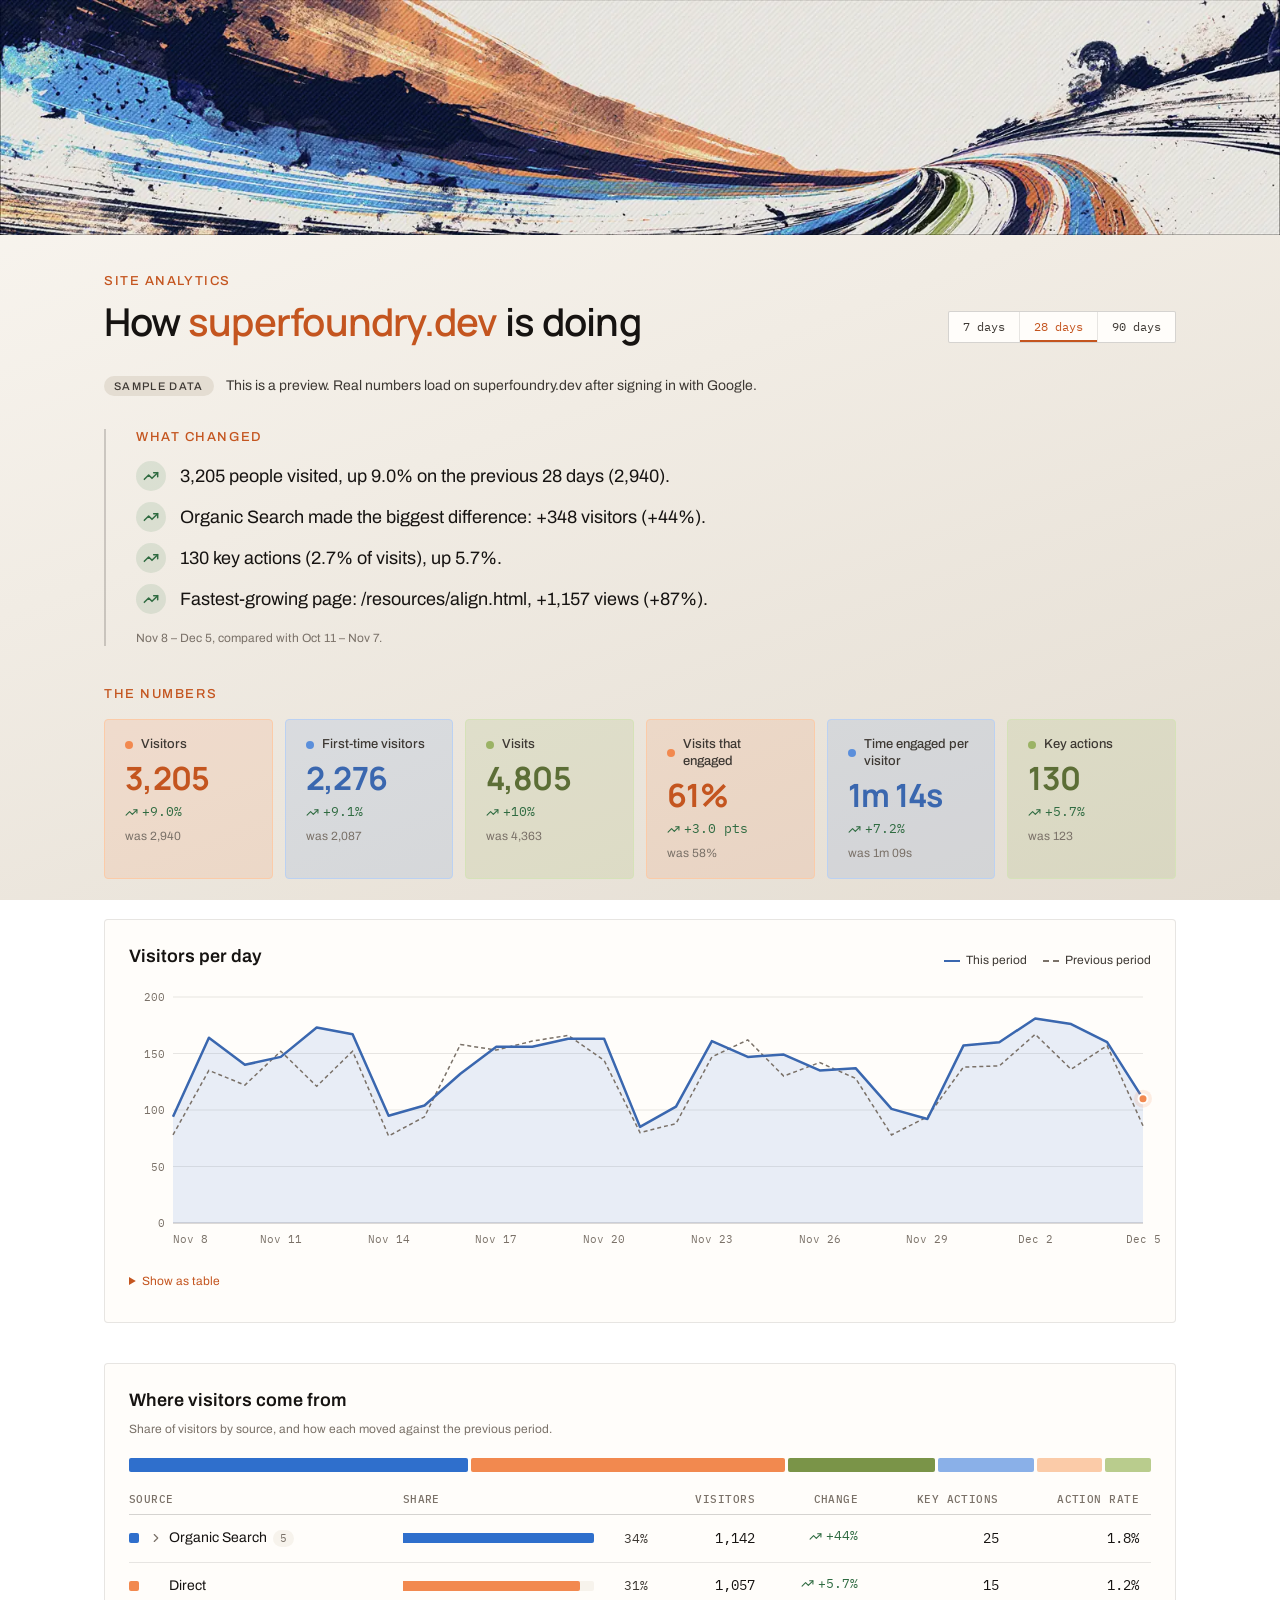
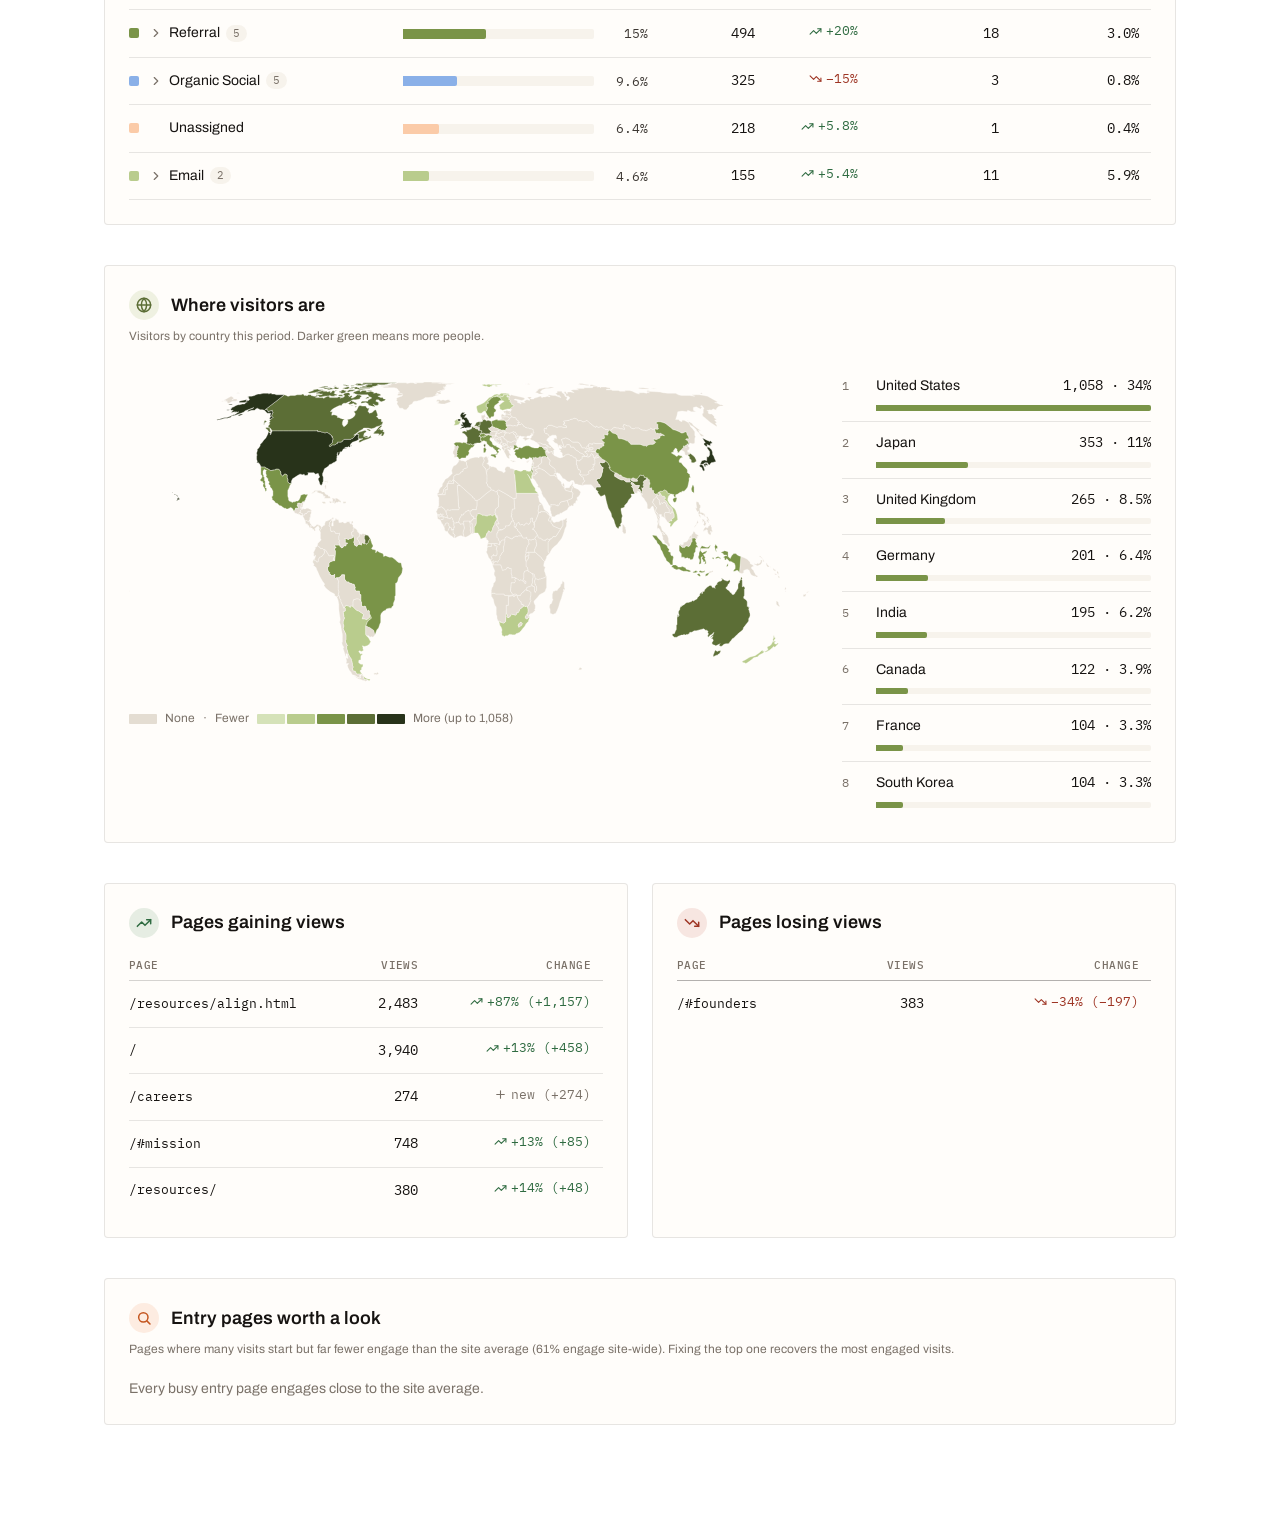
==== commit 5d7523c2: "Never show sample data on the live analytics page On superfoundry.dev the dashboard now shows a "not" ====
--- a/analytics/index.html
+++ b/analytics/index.html
@@ -656,6 +656,12 @@
   // (Admin → Property access management): only accounts added there see data.
   EXIT_URL: 'https://superfoundry.dev/',
   EXIT_DELAY_MS: 3000,
+
+  // Real data only ever loads on these hosts (they must also be authorised
+  // JavaScript origins on the OAuth client). Anywhere else — chat previews, a
+  // file opened locally — the page shows clearly labelled sample data instead.
+  // Add 'localhost' here (and to the OAuth client) to test real data locally.
+  LIVE_HOSTS: ['superfoundry.dev', 'www.superfoundry.dev'],
 
   // Internal pages and asset folders left out of the page lists ("Pages
   // gaining/losing views", "Entry pages worth a look" and the headline lines
@@ -1247,7 +1253,10 @@
 
 const $ = (id) => document.getElementById(id);
 const RANGES = [7, 28, 90];
-const DEMO = !CONFIG.GA4_PROPERTY_ID || !CONFIG.OAUTH_CLIENT_ID;
+const ON_SITE = CONFIG.LIVE_HOSTS.includes(location.hostname);
+const CONFIGURED = Boolean(CONFIG.GA4_PROPERTY_ID && CONFIG.OAUTH_CLIENT_ID);
+// Sample data is for previews only: it never appears on the live site.
+const DEMO = !ON_SITE;
 
 const state = {
   range: RANGES.includes(Number(new URLSearchParams(location.search).get('range'))) ? Number(new URLSearchParams(location.search).get('range')) : 28,
@@ -1274,8 +1283,14 @@
   markRange();
 
   if (DEMO) {
-    status('Add the GA4 property ID and OAuth client ID in config.js to connect (see SETUP.md).', false, 'Sample data');
+    status('This is a preview. Real numbers load on superfoundry.dev after signing in with Google.', false, 'Sample data');
     return load();
+  }
+  if (!CONFIGURED) {
+    // On the live site but the IDs are missing: show nothing rather than made-up numbers.
+    $('report').hidden = true;
+    status("The analytics dashboard isn't set up yet. The GA4 property ID and OAuth client ID still need adding to this page's config.");
+    return;
   }
   const signin = $('signin');
   signin.hidden = false;
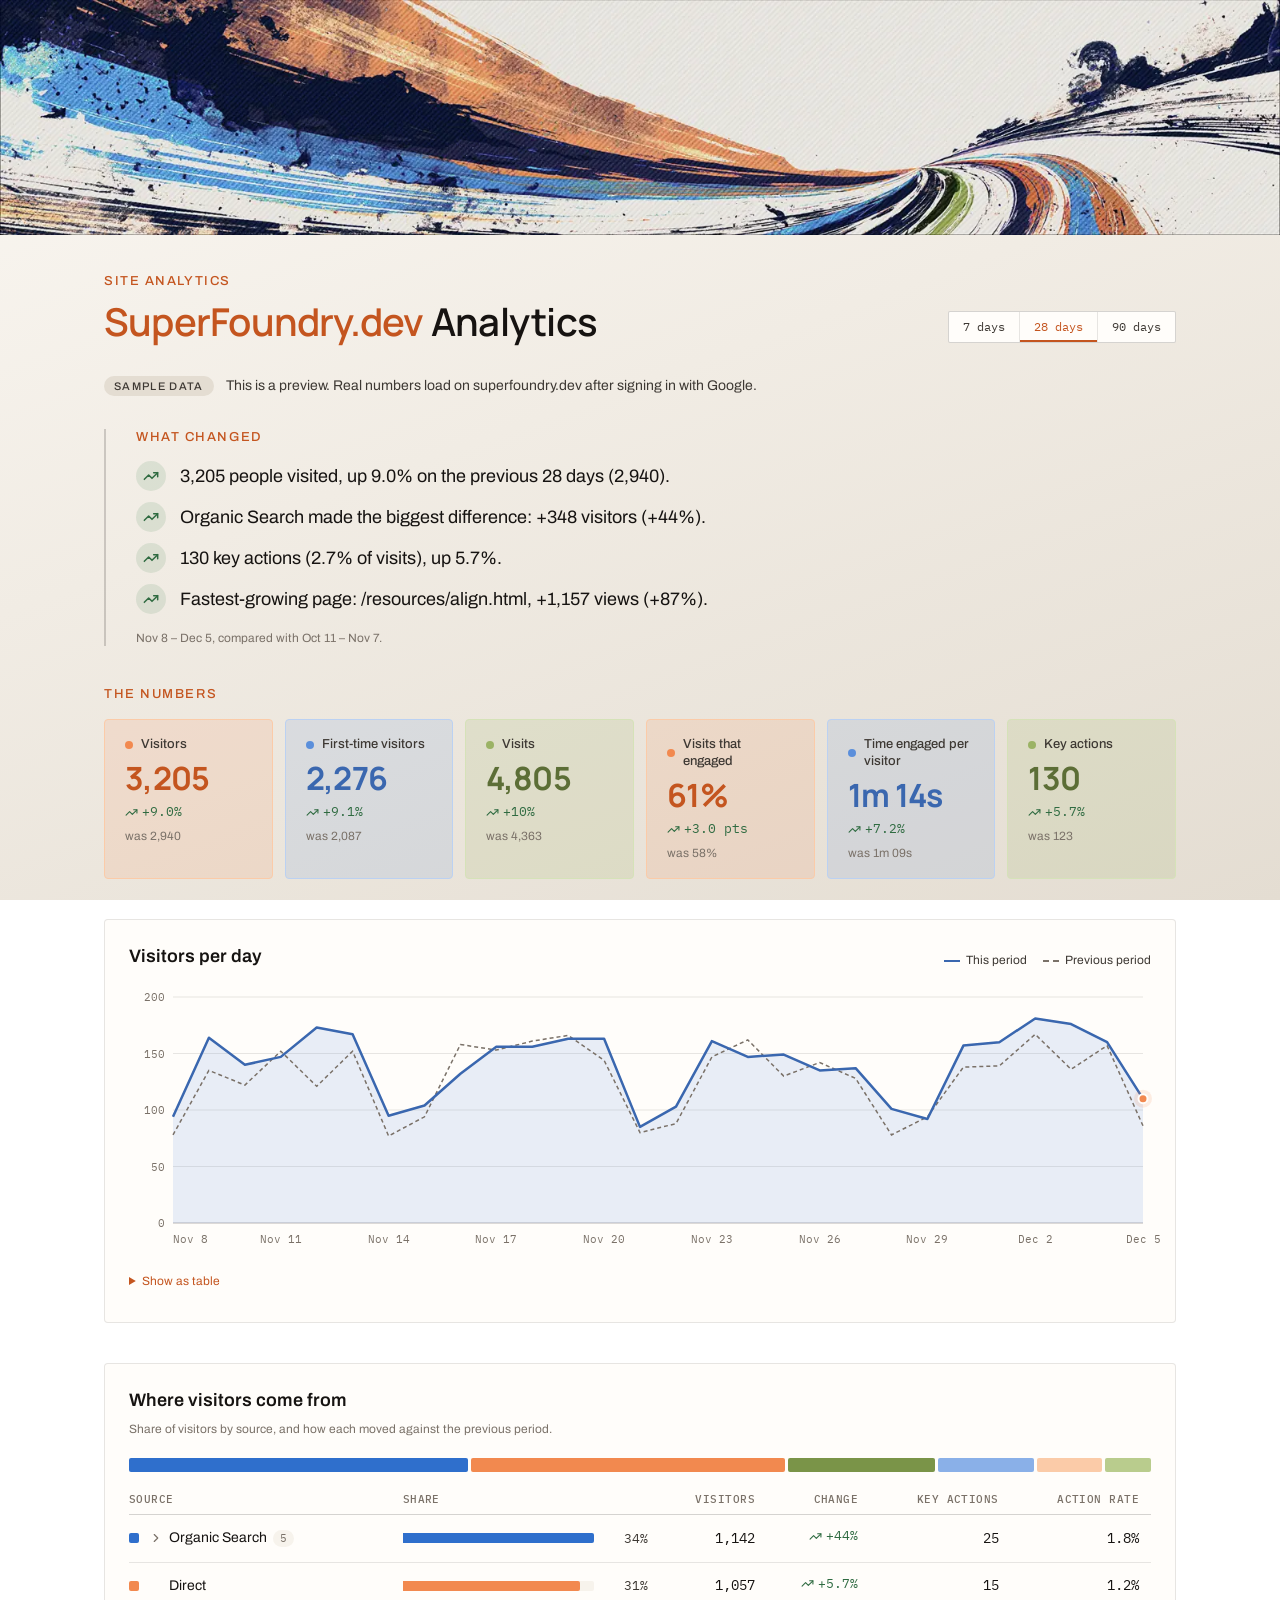
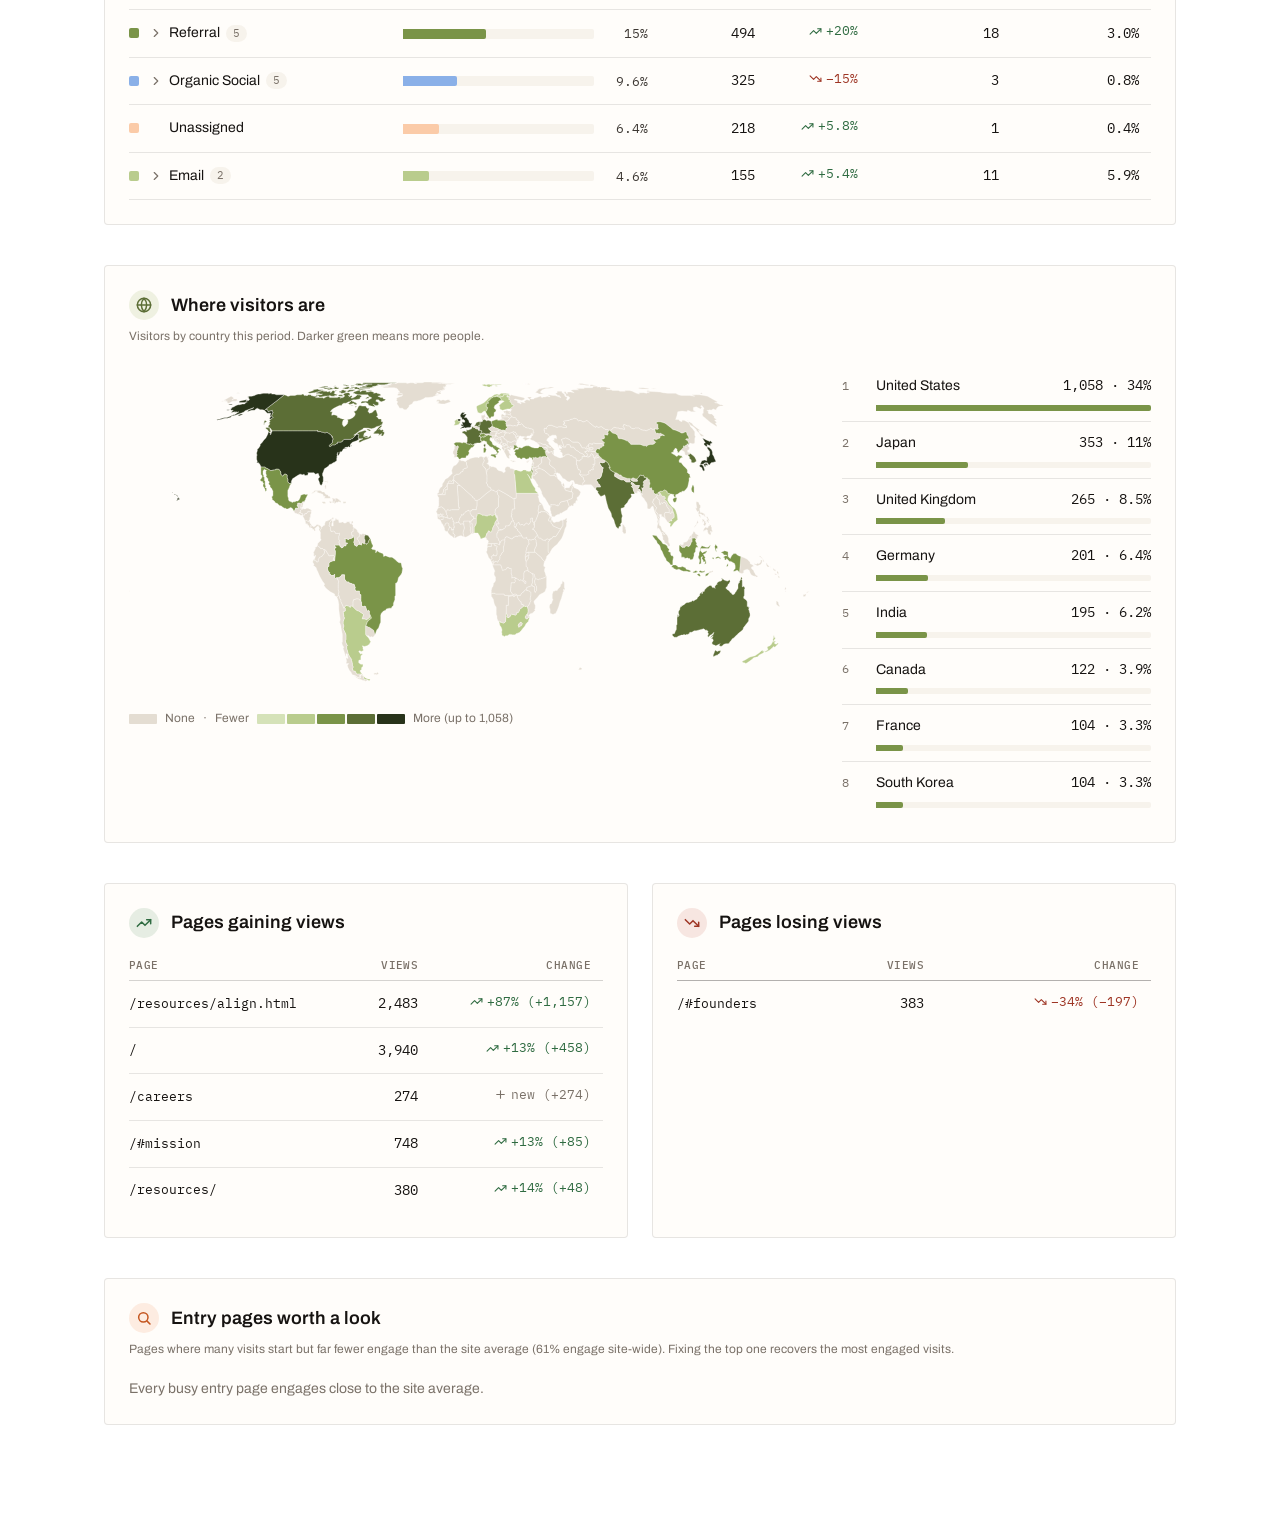
==== commit f9d5b302: "Retitle the analytics page to "SuperFoundry.dev Analytics" Co-Authored-By: Claude Opus 5.5 <noreply@" ====
--- a/analytics/index.html
+++ b/analytics/index.html
@@ -4,7 +4,7 @@
 <meta charset="utf-8">
 <meta name="viewport" content="width=device-width, initial-scale=1">
 <meta name="robots" content="noindex, nofollow">
-<title>Superintelligence Foundry — Site analytics</title>
+<title>SuperFoundry.dev Analytics</title>
 <link rel="preconnect" href="https://fonts.googleapis.com">
 <link rel="stylesheet" href="https://fonts.googleapis.com/css2?family=Archivo:wght@400;500;600&family=IBM+Plex+Mono:wght@400;500;600&family=Manrope:wght@600;700&display=swap">
 <style>
@@ -543,7 +543,7 @@
   <header class="top">
     <div class="top__title">
       <span class="eyebrow">Site analytics</span>
-      <h1>How <span class="accent">superfoundry.dev</span> is doing</h1>
+      <h1><span class="accent">SuperFoundry.dev</span> Analytics</h1>
     </div>
     <div class="top__controls">
       <div id="range" class="seg" role="group" aria-label="Time range" hidden>
@@ -645,11 +645,11 @@
 const CONFIG = {
   // Numeric GA4 property ID (Admin → Property details). NOT the G-XXXX
   // measurement ID. Leave empty to run the page on sample data.
-  GA4_PROPERTY_ID: '',
+  GA4_PROPERTY_ID: '555655379',
 
   // Google Cloud OAuth 2.0 client ID (type "Web application"), e.g.
   // '1234-abc.apps.googleusercontent.com'. Leave empty for sample data.
-  OAUTH_CLIENT_ID: '',
+  OAUTH_CLIENT_ID: '240520961457-2tecq079i4r1he76puuuk9ibkr8dhmm7.apps.googleusercontent.com',
 
   // Where to send someone whose Google sign-in fails or whose account has no
   // access to the GA property. Access itself is controlled in Google Analytics
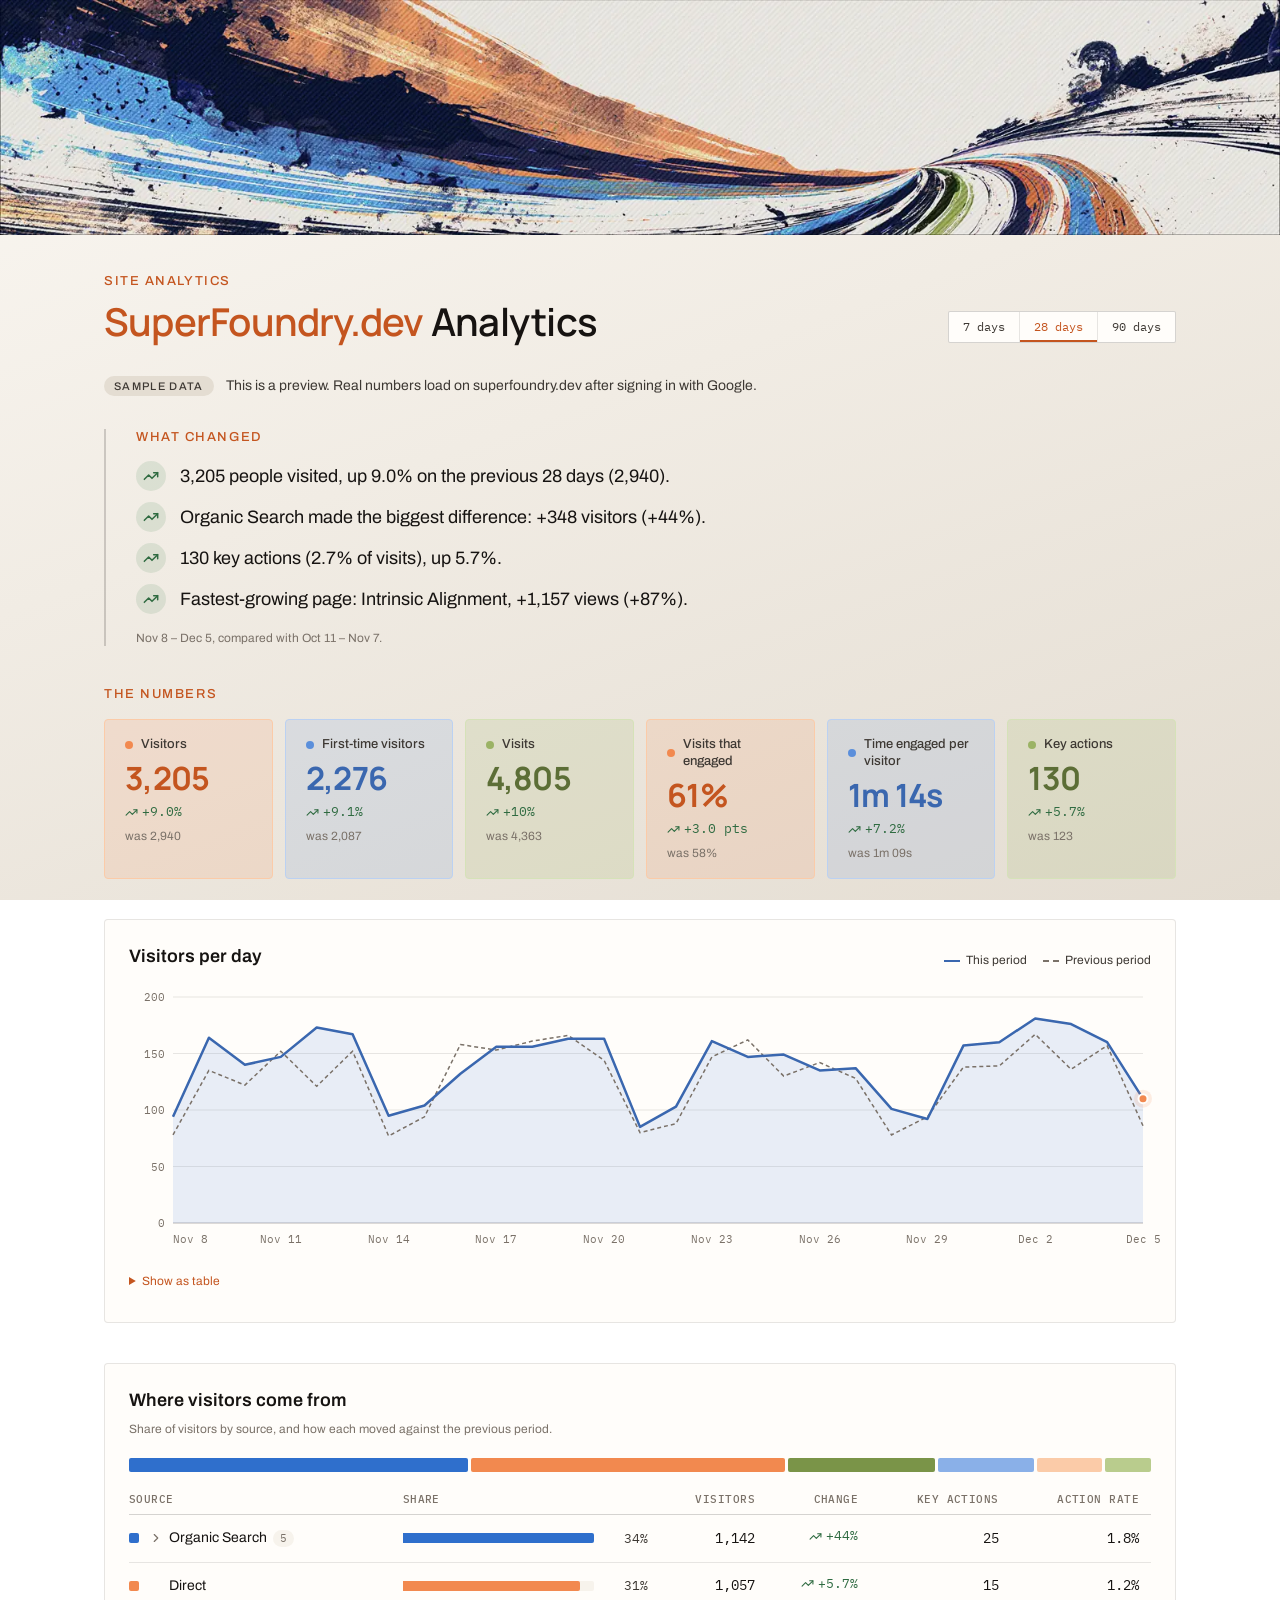
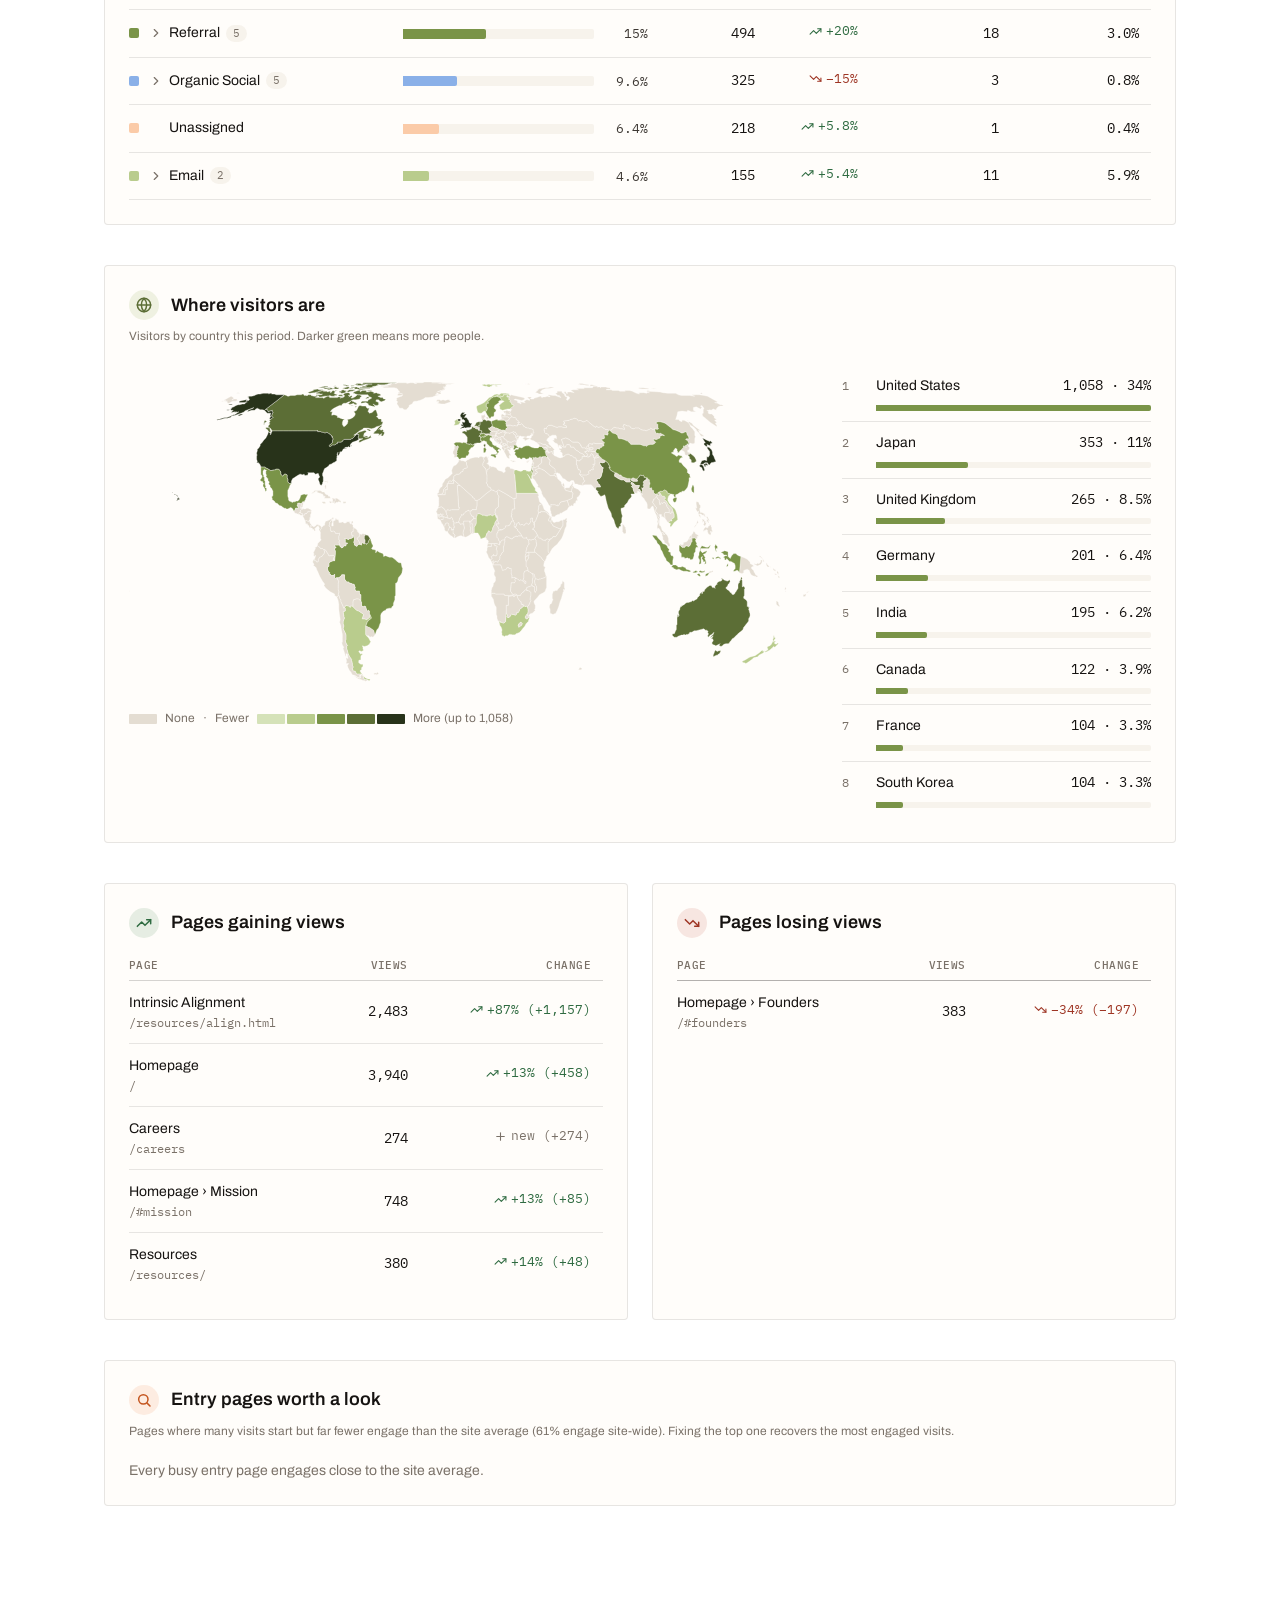
==== commit 73f46027: "Show readable page names on the analytics page Pages appear by name ("Homepage", "Intrinsic Alignmen" ====
--- a/analytics/index.html
+++ b/analytics/index.html
@@ -434,6 +434,9 @@
 .tbl th.num { text-align: right; }
 .tbl .path { font-family: var(--font-mono); font-size: 0.8125rem; word-break: break-all; }
 .tbl-wrap { overflow-x: auto; }
+.page { display: flex; flex-direction: column; gap: 2px; min-width: 0; }
+.page__name { overflow-wrap: anywhere; line-height: 20px; }
+.page__path { font: 400 0.75rem/16px var(--font-mono); /* whole-pixel line heights keep row lines continuous */ color: var(--text-tertiary); overflow-wrap: anywhere; }
 .empty { font: var(--text-body-s); color: var(--text-tertiary); }
 
 /* Channel colours alternate hue AND lightness so neighbours stay distinct */
@@ -668,6 +671,16 @@
   // about pages). Matched by prefix, so '/logo/' also covers /logo/config.html.
   // Site-wide totals still count everyone.
   IGNORE_PATHS: ['/logo/', '/uploads/', '/analytics/'],
+
+  // Readable names for pages. Homepage sections (/#mission) are named
+  // automatically as "Homepage › Mission"; anything not listed shows its path.
+  PAGE_NAMES: {
+    '/': 'Homepage',
+    '/index.html': 'Homepage',
+    '/resources/': 'Resources',
+    '/resources/align.html': 'Intrinsic Alignment',
+    '/careers': 'Careers',
+  },
 };
 
 // ───── insights.js ─────
@@ -780,6 +793,19 @@
     .slice(0, n);
 }
 
+// "/#founders" → "Homepage › Founders"; "/resources/align.html" → its PAGE_NAMES entry.
+function pageName(path) {
+  const names = CONFIG.PAGE_NAMES || {};
+  if (names[path]) return names[path];
+  const m = /^(\/[^#]*)#(.+)$/.exec(path || '');
+  if (m) {
+    const base = names[m[1]] || m[1];
+    const section = m[2].replace(/^sec-/, '').replace(/[-_]+/g, ' ');
+    return `${base} › ${section.charAt(0).toUpperCase()}${section.slice(1)}`;
+  }
+  return path;
+}
+
 const WORD = { up: 'up', down: 'down', flat: 'about the same', new: 'new' };
 
 // A few sentences a teammate can read in ten seconds.
@@ -822,7 +848,7 @@
     const r = rising[0];
     out.push({
       tone: 'good',
-      text: `Fastest-growing page: ${r.path}, ${fmt.signed(r.delta)} views${r.change === null ? ' (new)' : ` (${fmt.change(r.change)})`}.`,
+      text: `Fastest-growing page: ${pageName(r.path)}, ${fmt.signed(r.delta)} views${r.change === null ? ' (new)' : ` (${fmt.change(r.change)})`}.`,
     });
   }
 
@@ -830,7 +856,7 @@
   if (worst) {
     out.push({
       tone: 'bad',
-      text: `Worth a look: only ${fmt.pct(worst.engagementRate)} of visits that start on ${worst.path} engage, against ${fmt.pct(cur.engagementRate)} site-wide.`,
+      text: `Worth a look: only ${fmt.pct(worst.engagementRate)} of visits that start on ${pageName(worst.path)} engage, against ${fmt.pct(cur.engagementRate)} site-wide.`,
     });
   }
   return out;
@@ -1525,7 +1551,7 @@
     list.map((p) => {
       const d = h('span', 'delta'); d.append(delta(p.change));
       d.firstChild.append(document.createTextNode(` (${fmt.signed(p.delta)})`));
-      return [[p.path, 'path'], [fmt.int(p.cur), 'num'], [d, 'num']];
+      return [[pageCell(p.path), 'page'], [fmt.int(p.cur), 'num'], [d, 'num']];
     }),
   ) : h('p', 'empty', emptyText);
   $('rising').replaceChildren(moverTable(mv.rising, 'No page gained meaningfully.'));
@@ -1542,9 +1568,18 @@
       fill.style.width = `${(at[0].lost ? (l.lost / at[0].lost) * 100 : 0).toFixed(1)}%`;
       track.append(fill);
       cell.append(track, h('span', 'lost__val', fmt.int(l.lost)));
-      return [[l.path, 'path'], [fmt.int(l.sessions), 'num'], [fmt.pct(l.engagementRate), 'num'], [cell, 'num']];
+      return [[pageCell(l.path), 'page'], [fmt.int(l.sessions), 'num'], [fmt.pct(l.engagementRate), 'num'], [cell, 'num']];
     }),
   ) : h('p', 'empty', 'Every busy entry page engages close to the site average.'));
+}
+
+// A page as its readable name, with the real path underneath in small mono.
+function pageCell(path) {
+  const cell = h('span', 'page');
+  const name = pageName(path);
+  cell.append(h('span', 'page__name', name));
+  if (name !== path) cell.append(h('span', 'page__path', path));
+  return cell;
 }
 
 // GA's raw source names, made readable. Anything not listed shows as-is.
